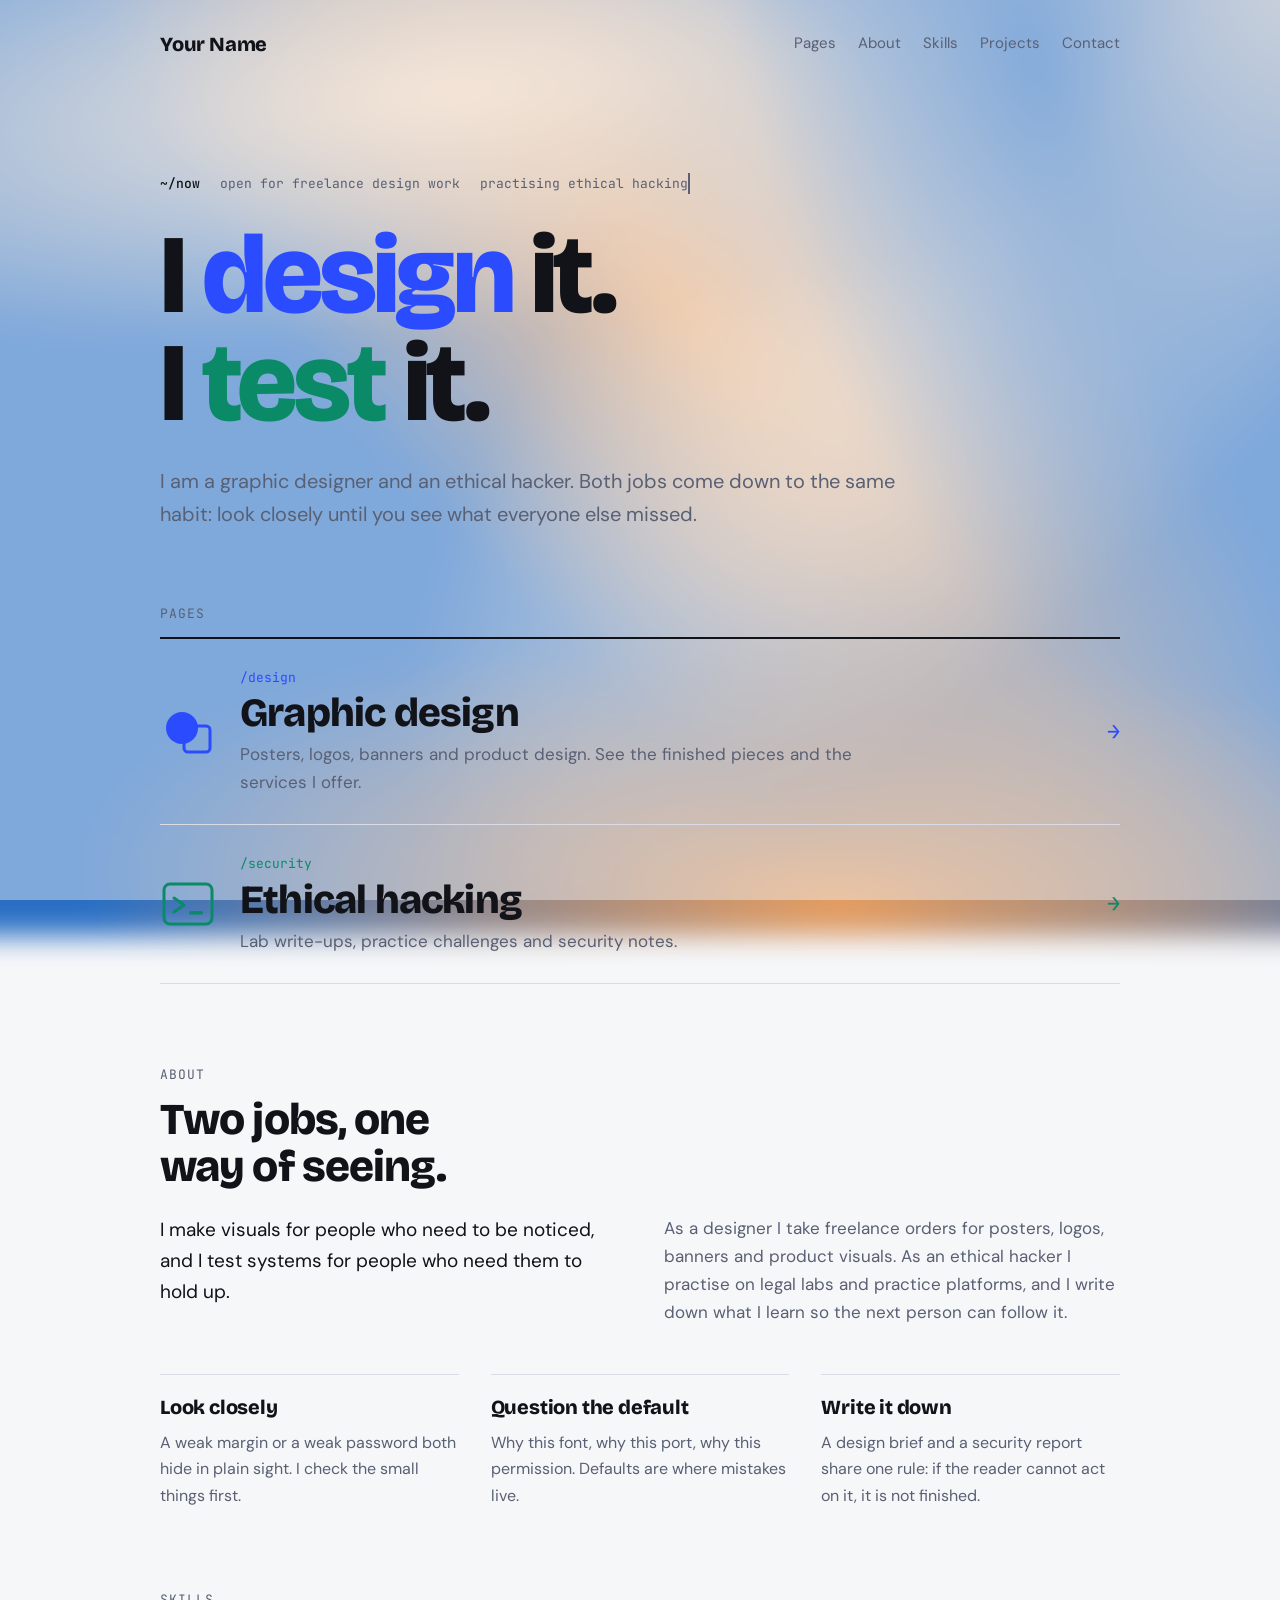
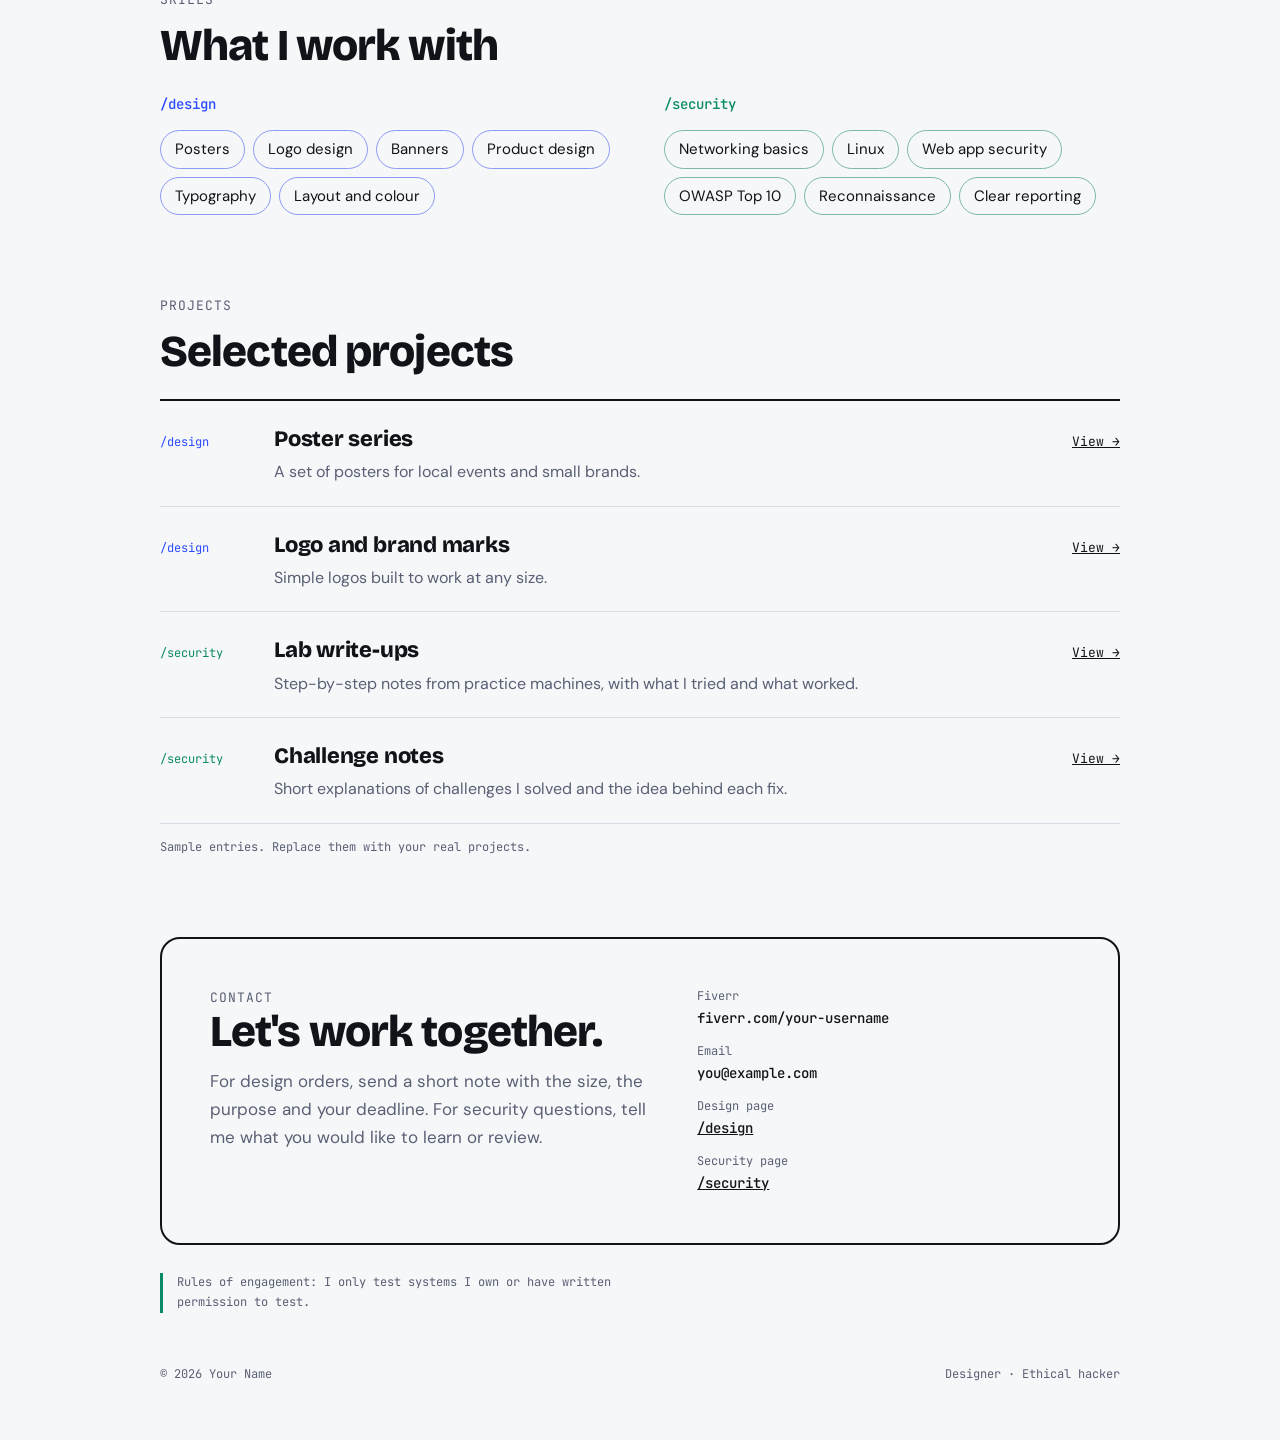
==== index.html @ 118f5126 "step 1" ====
<!doctype html>
<html lang="en">
<head>
<meta charset="utf-8">
<meta name="viewport" content="width=device-width, initial-scale=1, viewport-fit=cover">
<meta name="description" content="Portfolio of a graphic designer and ethical hacker.">
<title>Design &amp; Security Portfolio</title>
<link rel="stylesheet" href="https://fonts.googleapis.com/css2?family=Bricolage+Grotesque:wght@600;800&family=DM+Sans:wght@400;500;700&family=JetBrains+Mono:wght@400;500&display=swap">
<style>
/* Layout: one calm column. Hero thesis, an index of two pages written like URL paths, then about, skills, projects, contact. */
:root {
  --bg: #f6f7f9;
  --card: #ffffff;
  --ink: #111318;
  --muted: #596074;
  --line: #d9dce6;
  --design: #2b4bff;
  --sec: #0b8a68;
  --fx-a: #2a6fc4; --fx-b: #f3a15a; --fx-c: #f7dcc2; --veil: 42%;
  --display: "Bricolage Grotesque", "Helvetica Neue", Arial, sans-serif;
  --body: "DM Sans", "Helvetica Neue", Arial, sans-serif;
  --mono: "JetBrains Mono", ui-monospace, Menlo, monospace;
}
@media (prefers-color-scheme: dark) {
  :root:not([data-theme="light"]) {
    --bg: #0d0f13; --card: #151820; --ink: #eceef3; --muted: #9ba1b2; --line: #272b37;
    --design: #8ea1ff; --sec: #3ccf9f; --fx-a: #16336f; --fx-b: #b8652f; --fx-c: #8a6a58; --veil: 58%; color-scheme: dark;
  }
}
:root[data-theme="dark"] {
  --bg: #0d0f13; --card: #151820; --ink: #eceef3; --muted: #9ba1b2; --line: #272b37;
  --design: #8ea1ff; --sec: #3ccf9f; --fx-a: #16336f; --fx-b: #b8652f; --fx-c: #8a6a58; --veil: 58%; color-scheme: dark;
}
* { box-sizing: border-box; }
html { scroll-behavior: smooth; }
body {
  background: var(--bg); color: var(--ink); font-family: var(--body); font-size: 17px; line-height: 1.65;
  padding-left: max(16px, env(safe-area-inset-left, 0px));
  padding-right: max(16px, env(safe-area-inset-right, 0px));
  padding-block: 20px 48px;
}
a { color: inherit; }
a:focus-visible { outline: 3px solid var(--design); outline-offset: 4px; border-radius: 4px; }
.wrap { max-width: 960px; margin: 0 auto; position: relative; z-index: 1; }
.fx { position: fixed; left: -4%; top: -4%; width: 108%; height: 108%; z-index: 0; filter: blur(14px); pointer-events: none; }
.veil { position: fixed; inset: 0; z-index: 0; pointer-events: none; background: color-mix(in srgb, var(--bg) var(--veil), transparent); }
.mono { font-family: var(--mono); }

/* bar */
.bar { display: flex; flex-wrap: wrap; justify-content: space-between; align-items: center; gap: 12px 24px; padding-block: 8px; }
.logo { font-family: var(--display); font-weight: 800; font-size: 20px; letter-spacing: -0.01em; text-decoration: none; }
.bar nav { display: flex; flex-wrap: wrap; gap: 8px 22px; font-size: 15px; }
.bar nav a { color: var(--muted); text-decoration: none; }
.bar nav a:hover { color: var(--ink); text-decoration: underline; text-underline-offset: 4px; }

/* hero */
.hero { padding-block: clamp(48px, 10vw, 104px) clamp(40px, 7vw, 72px); }
.status { display: flex; flex-wrap: wrap; gap: 6px 20px; font-family: var(--mono); font-size: 13px; color: var(--muted); margin: 0 0 28px; }
.status b { font-weight: 500; color: var(--ink); }
h1 { font-family: var(--display); font-weight: 800; font-size: clamp(44px, 9.5vw, 112px); line-height: 0.96; letter-spacing: -0.035em; margin: 0 0 28px; text-wrap: balance; }
h1 .d { color: var(--design); }
h1 .s { color: var(--sec); }
.lede { max-width: 56ch; font-size: 20px; color: var(--muted); margin: 0; }

/* index */
.idx { border-top: 2px solid var(--ink); }
.idx a { display: grid; grid-template-columns: 56px minmax(0, 1fr) auto; gap: 8px 24px; align-items: center; padding-block: 28px; border-bottom: 1px solid var(--line); text-decoration: none; }
.idx a:hover .arrow { transform: translateX(6px); }
.idx a:hover h3 { text-decoration: underline; text-underline-offset: 6px; text-decoration-thickness: 2px; }
.idx svg { width: 56px; height: 56px; }
.idx .path { font-family: var(--mono); font-size: 13px; margin: 0 0 4px; }
.idx h3 { font-family: var(--display); font-weight: 800; font-size: clamp(26px, 4.5vw, 40px); line-height: 1.05; letter-spacing: -0.02em; margin: 0 0 6px; }
.idx p.d { margin: 0; color: var(--muted); max-width: 52ch; }
.idx .arrow { font-family: var(--mono); font-size: 22px; transition: transform 0.2s; }
.idx a.design .path, .idx a.design .arrow { color: var(--design); }
.idx a.sec .path, .idx a.sec .arrow { color: var(--sec); }
.idx a.design h3 { text-decoration-color: var(--design); }
.idx a.sec h3 { text-decoration-color: var(--sec); }
.soon { font-family: var(--mono); font-size: 12px; color: var(--muted); }
.f-d { fill: var(--design); } .f-s { fill: var(--sec); } .f-i { fill: var(--ink); }
.k-d { stroke: var(--design); fill: none; } .k-s { stroke: var(--sec); fill: none; }

/* sections */
section { padding-block: clamp(40px, 7vw, 72px) 8px; }
.eyebrow { font-family: var(--mono); font-size: 13px; letter-spacing: 0.08em; text-transform: uppercase; color: var(--muted); margin: 0 0 12px; }
h2 { font-family: var(--display); font-weight: 800; font-size: clamp(28px, 4.5vw, 44px); line-height: 1.05; letter-spacing: -0.02em; margin: 0 0 24px; text-wrap: balance; max-width: 20ch; }
.cols { display: grid; grid-template-columns: repeat(2, minmax(0, 1fr)); gap: 24px 48px; }
.cols p { margin: 0 0 16px; color: var(--muted); }
.cols p:first-child { color: var(--ink); font-size: 19px; }

/* habits */
.habits { display: grid; grid-template-columns: repeat(3, minmax(0, 1fr)); gap: 24px 32px; margin-top: 32px; }
.habits h4 { font-family: var(--display); font-weight: 800; font-size: 20px; margin: 0 0 6px; letter-spacing: -0.01em; }
.habits p { margin: 0; color: var(--muted); font-size: 16px; }
.habits div { border-top: 1px solid var(--line); padding-top: 16px; }

/* skills */
.skills { display: grid; grid-template-columns: repeat(2, minmax(0, 1fr)); gap: 32px 48px; }
.skills h3 { font-family: var(--mono); font-weight: 500; font-size: 14px; margin: 0 0 14px; }
.skills .d h3 { color: var(--design); }
.skills .s h3 { color: var(--sec); }
.tags { display: flex; flex-wrap: wrap; gap: 8px; list-style: none; padding: 0; margin: 0; }
.tags li { font-size: 15px; padding: 6px 14px; border-radius: 999px; border: 1.5px solid var(--line); }
.skills .d li { border-color: color-mix(in srgb, var(--design) 45%, var(--line)); }
.skills .s li { border-color: color-mix(in srgb, var(--sec) 45%, var(--line)); }

/* projects */
.proj { border-top: 2px solid var(--ink); }
.proj .r { display: grid; grid-template-columns: 90px minmax(0, 1fr) auto; gap: 6px 24px; padding-block: 20px; border-bottom: 1px solid var(--line); align-items: baseline; }
.proj .t { font-family: var(--mono); font-size: 12px; }
.proj .t.d { color: var(--design); } .proj .t.s { color: var(--sec); }
.proj h4 { font-family: var(--display); font-weight: 800; font-size: 22px; margin: 0; letter-spacing: -0.01em; }
.proj p { margin: 2px 0 0; color: var(--muted); font-size: 16px; }
.proj a { font-family: var(--mono); font-size: 13px; }
.proj .na { font-family: var(--mono); font-size: 13px; color: var(--muted); }
.note { font-family: var(--mono); font-size: 12px; color: var(--muted); margin: 14px 0 0; }

/* contact */
.contact { border: 2px solid var(--ink); border-radius: 20px; padding: clamp(24px, 5vw, 48px); display: grid; grid-template-columns: minmax(0, 1.2fr) minmax(0, 1fr); gap: 28px 40px; }
.contact h2 { margin-bottom: 12px; }
.contact p { margin: 0; color: var(--muted); max-width: 44ch; }
.lines { display: grid; gap: 12px; align-content: start; font-family: var(--mono); font-size: 14px; }
.lines span { display: block; color: var(--muted); font-size: 12px; }
.lines b { font-weight: 500; overflow-wrap: anywhere; }
.rules { margin-top: 28px; font-family: var(--mono); font-size: 12px; color: var(--muted); border-left: 3px solid var(--sec); padding-left: 14px; max-width: 70ch; }
footer { padding-top: 40px; font-family: var(--mono); font-size: 12px; color: var(--muted); display: flex; flex-wrap: wrap; justify-content: space-between; gap: 8px; }

.totop { position: fixed; right: max(16px, env(safe-area-inset-right, 0px)); bottom: calc(16px + env(safe-area-inset-bottom, 0px)); width: 48px; height: 48px; border-radius: 50%; border: 0; background: var(--ink); color: var(--bg); cursor: pointer; display: grid; place-items: center; z-index: 5; }
.totop svg { width: 20px; height: 20px; stroke: currentColor; fill: none; stroke-width: 2.5; stroke-linecap: round; stroke-linejoin: round; }
.totop:hover { transform: translateY(-3px); }
.totop:focus-visible { outline: 3px solid var(--design); outline-offset: 3px; }

@media (max-width: 720px) {
  .cols, .skills, .contact { grid-template-columns: 1fr; }
  .habits { grid-template-columns: 1fr; }
  .idx a { grid-template-columns: 44px minmax(0, 1fr); }
  .idx svg { width: 44px; height: 44px; }
  .idx .arrow { display: none; }
  .proj .r { grid-template-columns: 1fr; }
}
@media (prefers-reduced-motion: reduce) { html { scroll-behavior: auto; } .idx .arrow { transition: none; } }
</style>
<style>body{margin:0}img{max-width:100%}[hidden]{display:none!important}</style>
<link rel="stylesheet" href="/assets/anim.css">
<script src="/assets/anim.js" defer></script>
</head>
<body data-page="home">

<canvas class="fx" id="fx" aria-hidden="true"></canvas>
<div class="veil" aria-hidden="true"></div>
<div class="wrap">
  <header class="bar">
    <a class="logo" href="#top">Your Name</a>
    <nav aria-label="Sections"><a href="#index">Pages</a><a href="#about">About</a><a href="#skills">Skills</a><a href="#projects">Projects</a><a href="#contact">Contact</a></nav>
  </header>

  <div class="hero" id="top">
    <p class="status"><span><b>~/now</b></span><span class="tw" style="--n:30;--delay:0.50s">open for freelance design work</span><span class="tw last" style="--n:26;--delay:2.35s">practising ethical hacking</span></p>
    <h1>I <span class="d">design</span> it.<br>I <span class="s">test</span> it.</h1>
    <p class="lede">I am a graphic designer and an ethical hacker. Both jobs come down to the same habit: look closely until you see what everyone else missed.</p>
  </div>

  <section id="index" style="padding-top:0">
    <p class="eyebrow">Pages</p>
    <div class="idx">
      <a class="design" href="/design/">
        <svg viewBox="0 0 56 56" aria-hidden="true"><circle cx="22" cy="24" r="16" class="f-d"/><rect x="24" y="22" width="26" height="26" rx="4" class="k-d" stroke-width="3"/></svg>
        <div>
          <p class="path">/design</p>
          <h3>Graphic design</h3>
          <p class="d">Posters, logos, banners and product design. See the finished pieces and the services I offer.</p>
        </div>
        <span class="arrow" aria-hidden="true">→</span>
      </a>
      <a class="sec" href="/security/">
        <svg viewBox="0 0 56 56" aria-hidden="true"><rect x="4" y="8" width="48" height="40" rx="6" class="k-s" stroke-width="3"/><path d="M14 22 L24 29 L14 36" class="k-s" stroke-width="3" stroke-linecap="round" stroke-linejoin="round"/><rect x="29" y="35" width="14" height="3.5" rx="1.5" class="f-s"/></svg>
        <div>
          <p class="path">/security</p>
          <h3>Ethical hacking</h3>
          <p class="d">Lab write-ups, practice challenges and security notes.</p>
        </div>
        <span class="arrow" aria-hidden="true">→</span>
      </a>
    </div>
  </section>

  <section id="about">
    <p class="eyebrow">About</p>
    <h2>Two jobs, one way of seeing.</h2>
    <div class="cols">
      <p>I make visuals for people who need to be noticed, and I test systems for people who need them to hold up.</p>
      <p>As a designer I take freelance orders for posters, logos, banners and product visuals. As an ethical hacker I practise on legal labs and practice platforms, and I write down what I learn so the next person can follow it.</p>
    </div>
    <div class="habits">
      <div><h4>Look closely</h4><p>A weak margin or a weak password both hide in plain sight. I check the small things first.</p></div>
      <div><h4>Question the default</h4><p>Why this font, why this port, why this permission. Defaults are where mistakes live.</p></div>
      <div><h4>Write it down</h4><p>A design brief and a security report share one rule: if the reader cannot act on it, it is not finished.</p></div>
    </div>
  </section>

  <section id="skills">
    <p class="eyebrow">Skills</p>
    <h2>What I work with</h2>
    <div class="skills">
      <div class="d">
        <h3>/design</h3>
        <ul class="tags"><li>Posters</li><li>Logo design</li><li>Banners</li><li>Product design</li><li>Typography</li><li>Layout and colour</li></ul>
      </div>
      <div class="s">
        <h3>/security</h3>
        <ul class="tags"><li>Networking basics</li><li>Linux</li><li>Web app security</li><li>OWASP Top 10</li><li>Reconnaissance</li><li>Clear reporting</li></ul>
      </div>
    </div>
  </section>

  <section id="projects">
    <p class="eyebrow">Projects</p>
    <h2>Selected projects</h2>
    <div class="proj">
      <div class="r"><span class="t d">/design</span><div><h4>Poster series</h4><p>A set of posters for local events and small brands.</p></div><a href="/design/">View →</a></div>
      <div class="r"><span class="t d">/design</span><div><h4>Logo and brand marks</h4><p>Simple logos built to work at any size.</p></div><a href="/design/">View →</a></div>
      <div class="r"><span class="t s">/security</span><div><h4>Lab write-ups</h4><p>Step-by-step notes from practice machines, with what I tried and what worked.</p></div><a href="/security/">View →</a></div>
      <div class="r"><span class="t s">/security</span><div><h4>Challenge notes</h4><p>Short explanations of challenges I solved and the idea behind each fix.</p></div><a href="/security/">View →</a></div>
    </div>
    <p class="note">Sample entries. Replace them with your real projects.</p>
  </section>

  <section id="contact">
    <div class="contact">
      <div>
        <p class="eyebrow">Contact</p>
        <h2>Let's work together.</h2>
        <p>For design orders, send a short note with the size, the purpose and your deadline. For security questions, tell me what you would like to learn or review.</p>
      </div>
      <div class="lines">
        <div><span>Fiverr</span><b>fiverr.com/your-username</b></div>
        <div><span>Email</span><b>you@example.com</b></div>
        <div><span>Design page</span><b><a href="/design/">/design</a></b></div>
        <div><span>Security page</span><b><a href="/security/">/security</a></b></div>
      </div>
    </div>
    <p class="rules">Rules of engagement: I only test systems I own or have written permission to test.</p>
    <footer><span>© 2026 Your Name</span><span>Designer · Ethical hacker</span></footer>
  </section>
</div>


<script>
(function () {
  var cv = document.getElementById('fx'), ctx = cv.getContext('2d');
  if (!ctx) return;
  var W = 200, H = 112, cols = [], frame = 0;
  var blobs = [
    { c: 1, cx: .30, cy: .22, ax: .28, ay: .20, fx: 1.0, fy: .8,  ph: 0.0, r: .62, sq: .38, rot: .5,  rs: .30 },
    { c: 2, cx: .62, cy: .42, ax: .30, ay: .24, fx: .7,  fy: 1.1, ph: 1.7, r: .70, sq: .34, rot: -.6, rs: -.25 },
    { c: 0, cx: .28, cy: .70, ax: .26, ay: .22, fx: .9,  fy: .6,  ph: 3.1, r: .60, sq: .45, rot: .9,  rs: .20 },
    { c: 1, cx: .78, cy: .78, ax: .22, ay: .20, fx: 1.2, fy: .9,  ph: 4.4, r: .55, sq: .36, rot: -.3, rs: .35 },
    { c: 2, cx: .50, cy: .12, ax: .30, ay: .14, fx: .6,  fy: 1.0, ph: 5.2, r: .58, sq: .30, rot: .2,  rs: -.30 },
    { c: 0, cx: .85, cy: .30, ax: .18, ay: .26, fx: 1.1, fy: .7,  ph: 2.4, r: .50, sq: .42, rot: 1.1, rs: .22 }
  ];
  function size() { H = Math.max(60, Math.round(W * innerHeight / Math.max(innerWidth, 1))); cv.width = W; cv.height = H; }
  function rgb(h) { h = h.trim().replace('#', ''); if (h.length === 3) h = h.replace(/./g, '$&$&'); var n = parseInt(h, 16); return [(n >> 16) & 255, (n >> 8) & 255, n & 255]; }
  function readCols() {
    var s = getComputedStyle(document.documentElement);
    cols = ['--fx-a', '--fx-b', '--fx-c'].map(function (k) { return rgb(s.getPropertyValue(k) || '#888888'); });
  }
  function rg(c, a) { return 'rgba(' + c[0] + ',' + c[1] + ',' + c[2] + ',' + a + ')'; }
  function draw(t) {
    ctx.fillStyle = rg(cols[0], 1); ctx.fillRect(0, 0, W, H);
    blobs.forEach(function (b) {
      var x = (b.cx + b.ax * Math.sin(t * b.fx + b.ph)) * W;
      var y = (b.cy + b.ay * Math.cos(t * b.fy + b.ph * 1.3)) * H;
      var rad = b.r * W;
      ctx.save(); ctx.translate(x, y); ctx.rotate(b.rot + t * b.rs); ctx.scale(1, b.sq);
      var g = ctx.createRadialGradient(0, 0, 0, 0, 0, rad);
      g.addColorStop(0, rg(cols[b.c], .95)); g.addColorStop(.5, rg(cols[b.c], .5)); g.addColorStop(1, rg(cols[b.c], 0));
      ctx.fillStyle = g; ctx.fillRect(-rad, -rad, rad * 2, rad * 2); ctx.restore();
    });
  }
  var calm = window.matchMedia('(prefers-reduced-motion: reduce)');
  function loop(ms) {
    if (frame++ % 60 === 0) readCols();
    draw(ms * 0.0005);
    if (!calm.matches) requestAnimationFrame(loop);
  }
  size(); readCols();
  window.addEventListener('resize', function () { size(); draw(performance.now() * 0.0005); });
  if (calm.matches) draw(1.5); else requestAnimationFrame(loop);
})();
</script>
<button class="totop" id="totop" type="button" aria-label="Back to top" hidden><svg viewBox="0 0 24 24" aria-hidden="true"><path d="M12 19V5M5 12l7-7 7 7"/></svg></button>
<script>
(function () {
  var t = document.getElementById('totop');
  function update() { t.hidden = (window.scrollY || document.documentElement.scrollTop) < 400; }
  window.addEventListener('scroll', update, { passive: true });
  update();
  t.addEventListener('click', function () {
    var calm = window.matchMedia('(prefers-reduced-motion: reduce)').matches;
    window.scrollTo({ top: 0, behavior: calm ? 'auto' : 'smooth' });
  });
})();
</script>
</body>
</html>
---- assets/anim.css ----
/* Shared animations for all pages. Everything that moves is turned off for visitors who prefer reduced motion. */

@keyframes rise { from { opacity: 0; transform: translateY(28px); } to { opacity: 1; transform: none; } }
@keyframes spin { to { transform: rotate(360deg); } }
@keyframes float { 0%, 100% { transform: translateY(0) rotate(-4deg); } 50% { transform: translateY(-9px) rotate(-4deg); } }
@keyframes type { from { max-width: 0; } }
@keyframes caret { 50% { border-color: transparent; } }

/* scroll progress bar (created by anim.js) */
.progress { position: fixed; left: 0; top: 0; width: 100%; height: 3px; z-index: 10; transform-origin: 0 50%; transform: scaleX(0); background: var(--accent, var(--design)); pointer-events: none; }
body[data-page="security"] .progress { background: var(--sec); }

/* scroll reveal: anim.js adds .rv to items below the fold, then .in when they come into view */
.rv { opacity: 0; }
.rv.in { animation: rise 0.7s cubic-bezier(0.2, 0.7, 0.2, 1) var(--d, 0s) both; }

@media (prefers-reduced-motion: no-preference) {
  /* page load: hero content rises in one piece at a time */
  .hero > * { animation: rise 0.8s cubic-bezier(0.2, 0.7, 0.2, 1) both; }
  .hero > :nth-child(2) { animation-delay: 0.12s; }
  .hero > :nth-child(3) { animation-delay: 0.24s; }

  /* typed status line */
  .status .tw { display: inline-block; overflow: hidden; white-space: nowrap; vertical-align: bottom; max-width: calc(var(--n) * 1ch + 4px); animation: type calc(var(--n) * 55ms) steps(var(--n), end) var(--delay, 0s) both; }
  .status .tw.last { border-right: 2px solid currentColor; animation: type calc(var(--n) * 55ms) steps(var(--n), end) var(--delay, 0s) both, caret 0.9s step-end infinite; }

  /* nav underline slides in */
  .bar nav a { text-decoration: none; background: linear-gradient(currentColor, currentColor) 0 100% / 0 2px no-repeat; transition: background-size 0.25s ease, color 0.2s; padding-bottom: 2px; }
  .bar nav a:hover { text-decoration: none; background-size: 100% 2px; }

  /* buttons, chips, tags */
  .btn { transition: transform 0.2s, background-color 0.2s, color 0.2s; }
  .btn:hover { transform: translateY(-3px); }
  .chip { transition: transform 0.2s, background-color 0.2s, color 0.2s, border-color 0.2s; }
  .chip:hover { transform: translateY(-2px); }
  .tags li { transition: transform 0.2s, border-color 0.2s; }
  .tags li:hover { transform: translateY(-3px); }

  /* design page: spinning ring, floating note, tilting photo, lifting tiles */
  .me .ring { animation: spin 28s linear infinite; }
  .me .note { animation: float 4.5s ease-in-out infinite; }
  .me .photo { transition: transform 0.4s cubic-bezier(0.2, 0.7, 0.2, 1); }
  .me:hover .photo { transform: rotate(-4deg) scale(1.04); }
  .tile .art { transition: transform 0.35s cubic-bezier(0.2, 0.7, 0.2, 1), box-shadow 0.35s; }
  .tile svg { transition: transform 0.6s cubic-bezier(0.2, 0.7, 0.2, 1); }
  .tile:hover .art { transform: translateY(-6px); box-shadow: 0 20px 40px -22px rgba(0, 0, 0, 0.45); }
  .tile:hover svg { transform: scale(1.06); }

  /* list rows slide over on hover */
  .proj .r, .svc .row { transition: padding-left 0.25s ease; }
  .proj .r:hover, .svc .row:hover { padding-left: 14px; }
  .idx svg { transition: transform 0.35s cubic-bezier(0.2, 0.7, 0.2, 1); }
  .idx a:hover svg { transform: rotate(-8deg) scale(1.1); }
}
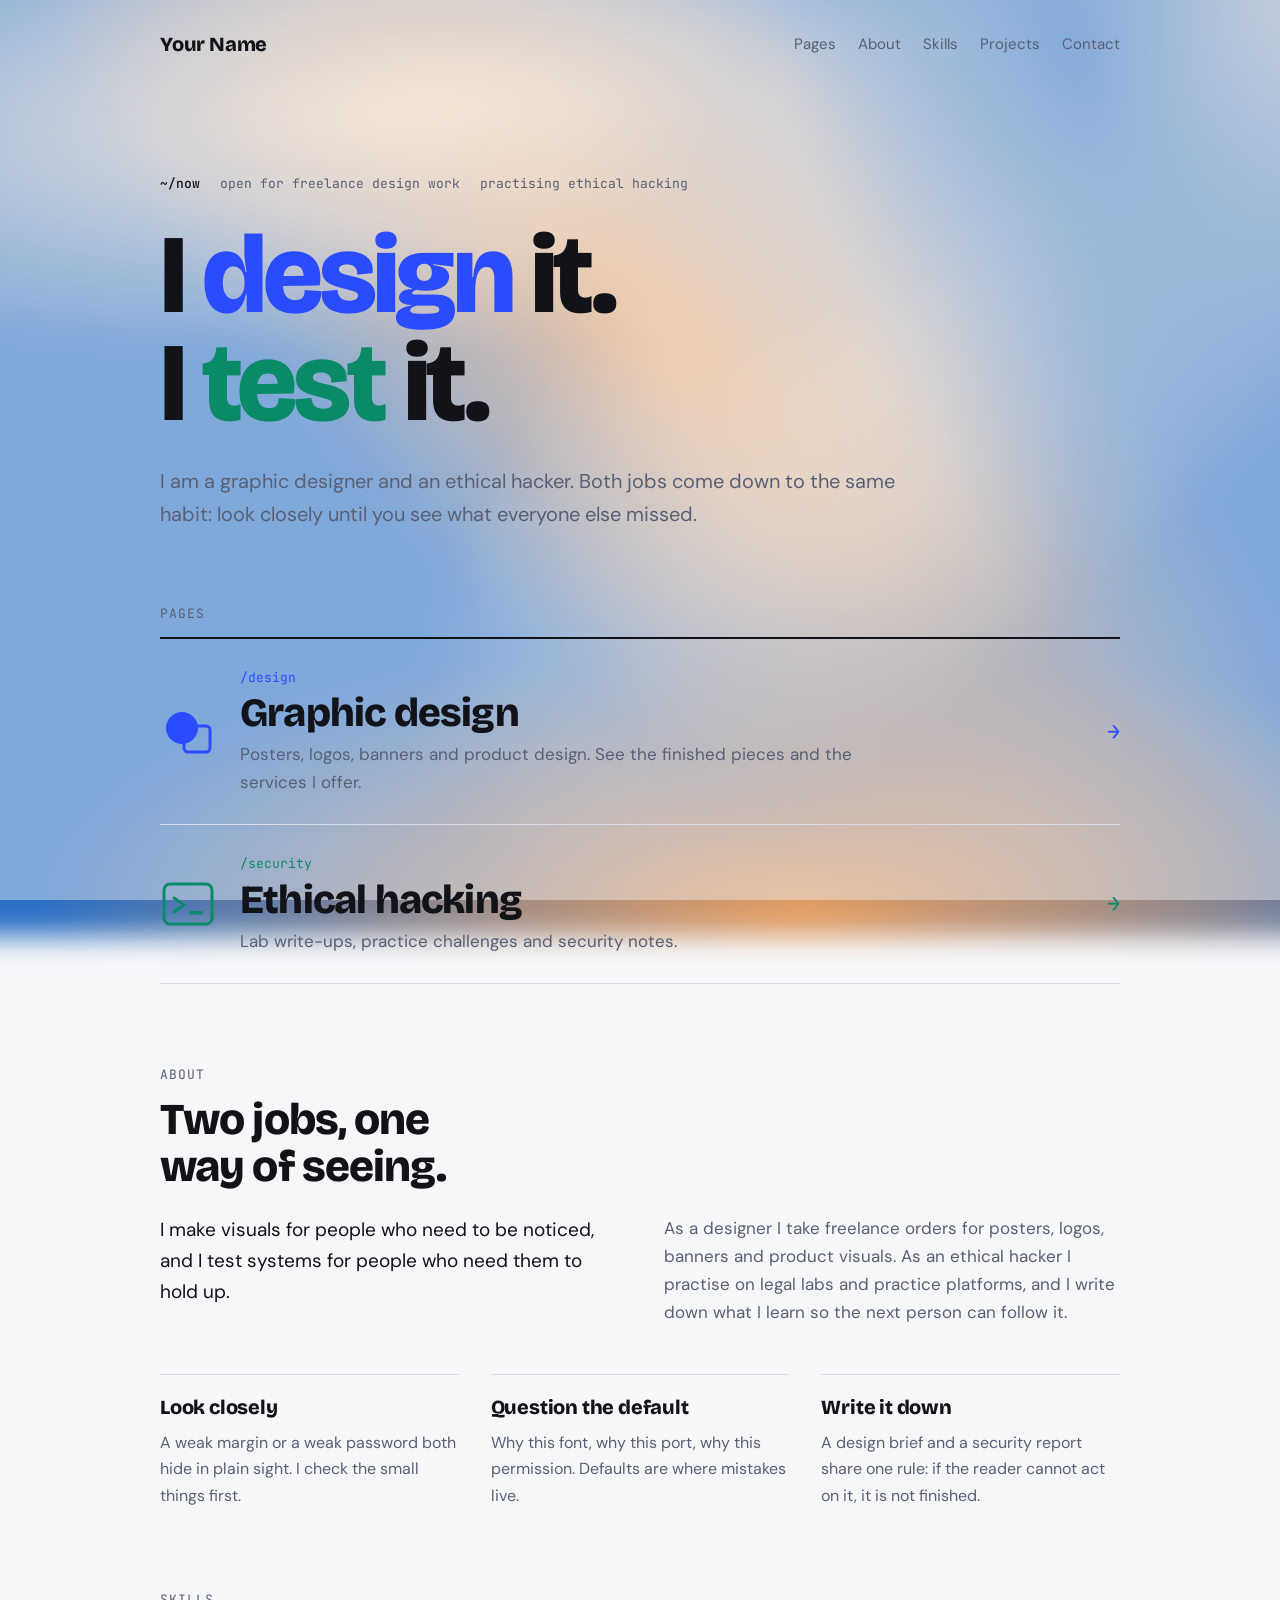
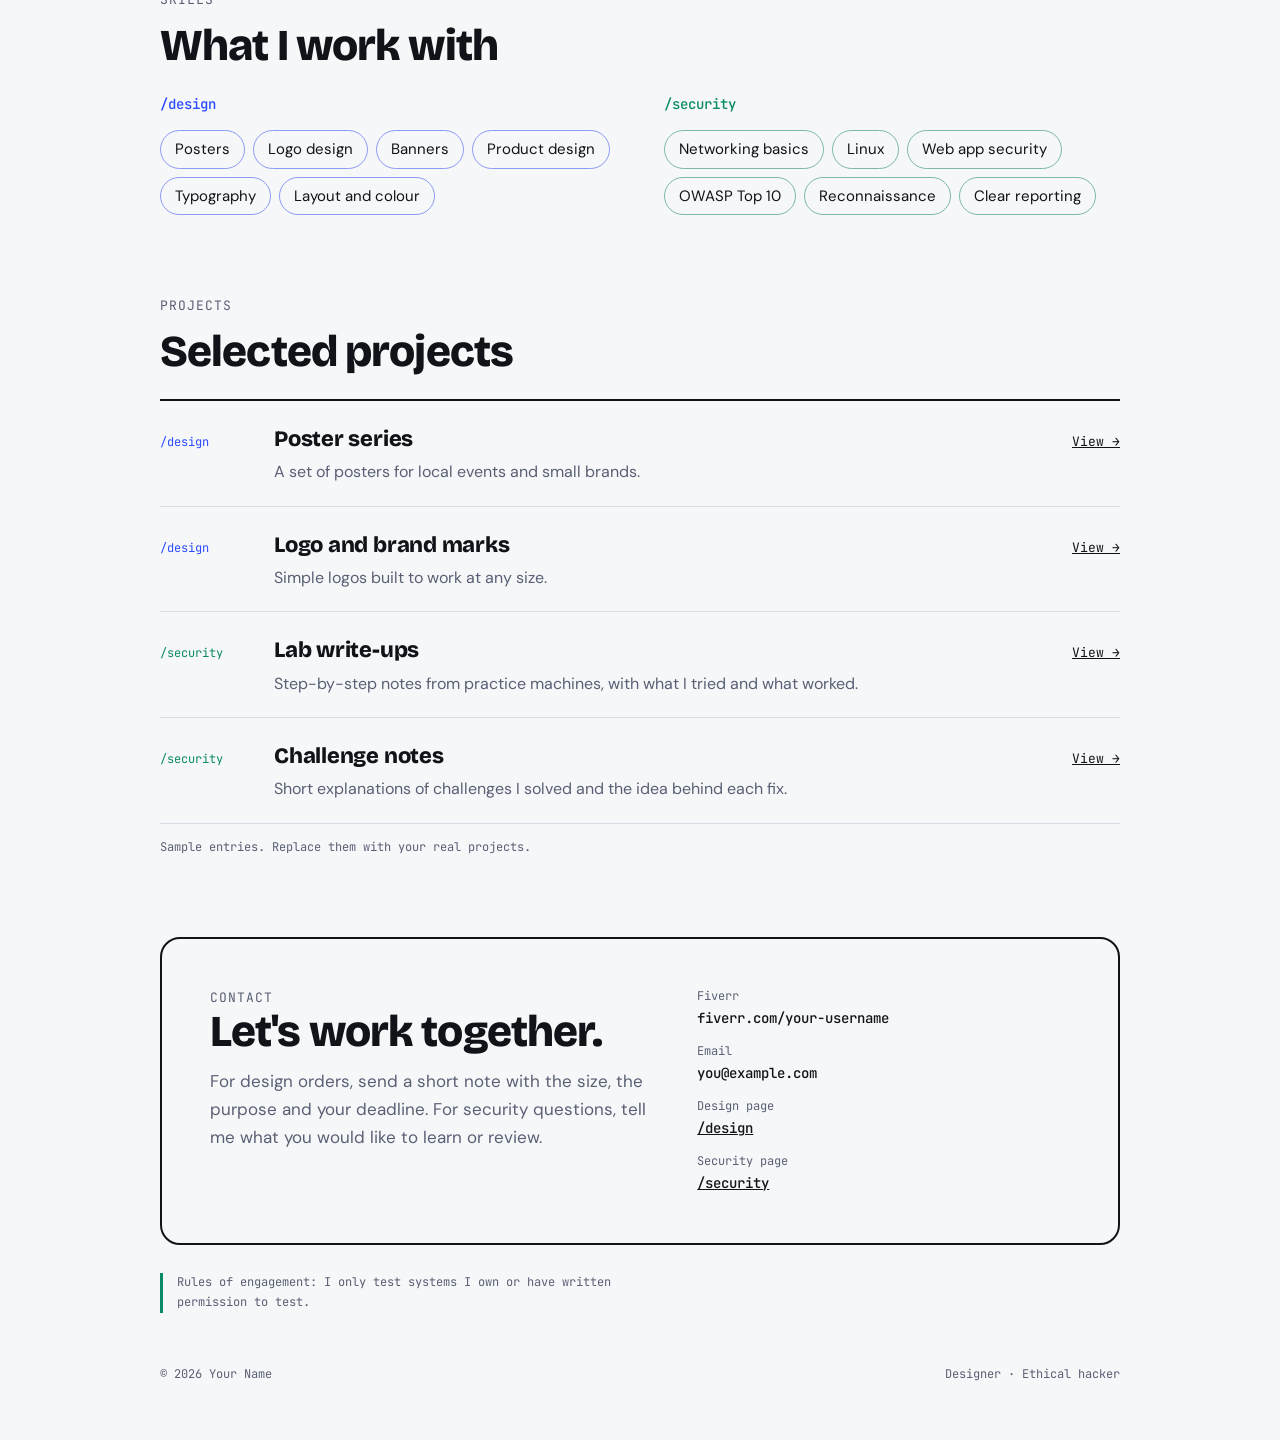
==== commit add55348: "step 2" ====
--- a/index.html
+++ b/index.html
@@ -141,10 +141,8 @@
 @media (prefers-reduced-motion: reduce) { html { scroll-behavior: auto; } .idx .arrow { transition: none; } }
 </style>
 <style>body{margin:0}img{max-width:100%}[hidden]{display:none!important}</style>
-<link rel="stylesheet" href="/assets/anim.css">
-<script src="/assets/anim.js" defer></script>
 </head>
-<body data-page="home">
+<body>
 
 <canvas class="fx" id="fx" aria-hidden="true"></canvas>
 <div class="veil" aria-hidden="true"></div>
@@ -155,7 +153,7 @@
   </header>
 
   <div class="hero" id="top">
-    <p class="status"><span><b>~/now</b></span><span class="tw" style="--n:30;--delay:0.50s">open for freelance design work</span><span class="tw last" style="--n:26;--delay:2.35s">practising ethical hacking</span></p>
+    <p class="status"><span><b>~/now</b></span><span>open for freelance design work</span><span>practising ethical hacking</span></p>
     <h1>I <span class="d">design</span> it.<br>I <span class="s">test</span> it.</h1>
     <p class="lede">I am a graphic designer and an ethical hacker. Both jobs come down to the same habit: look closely until you see what everyone else missed.</p>
   </div>
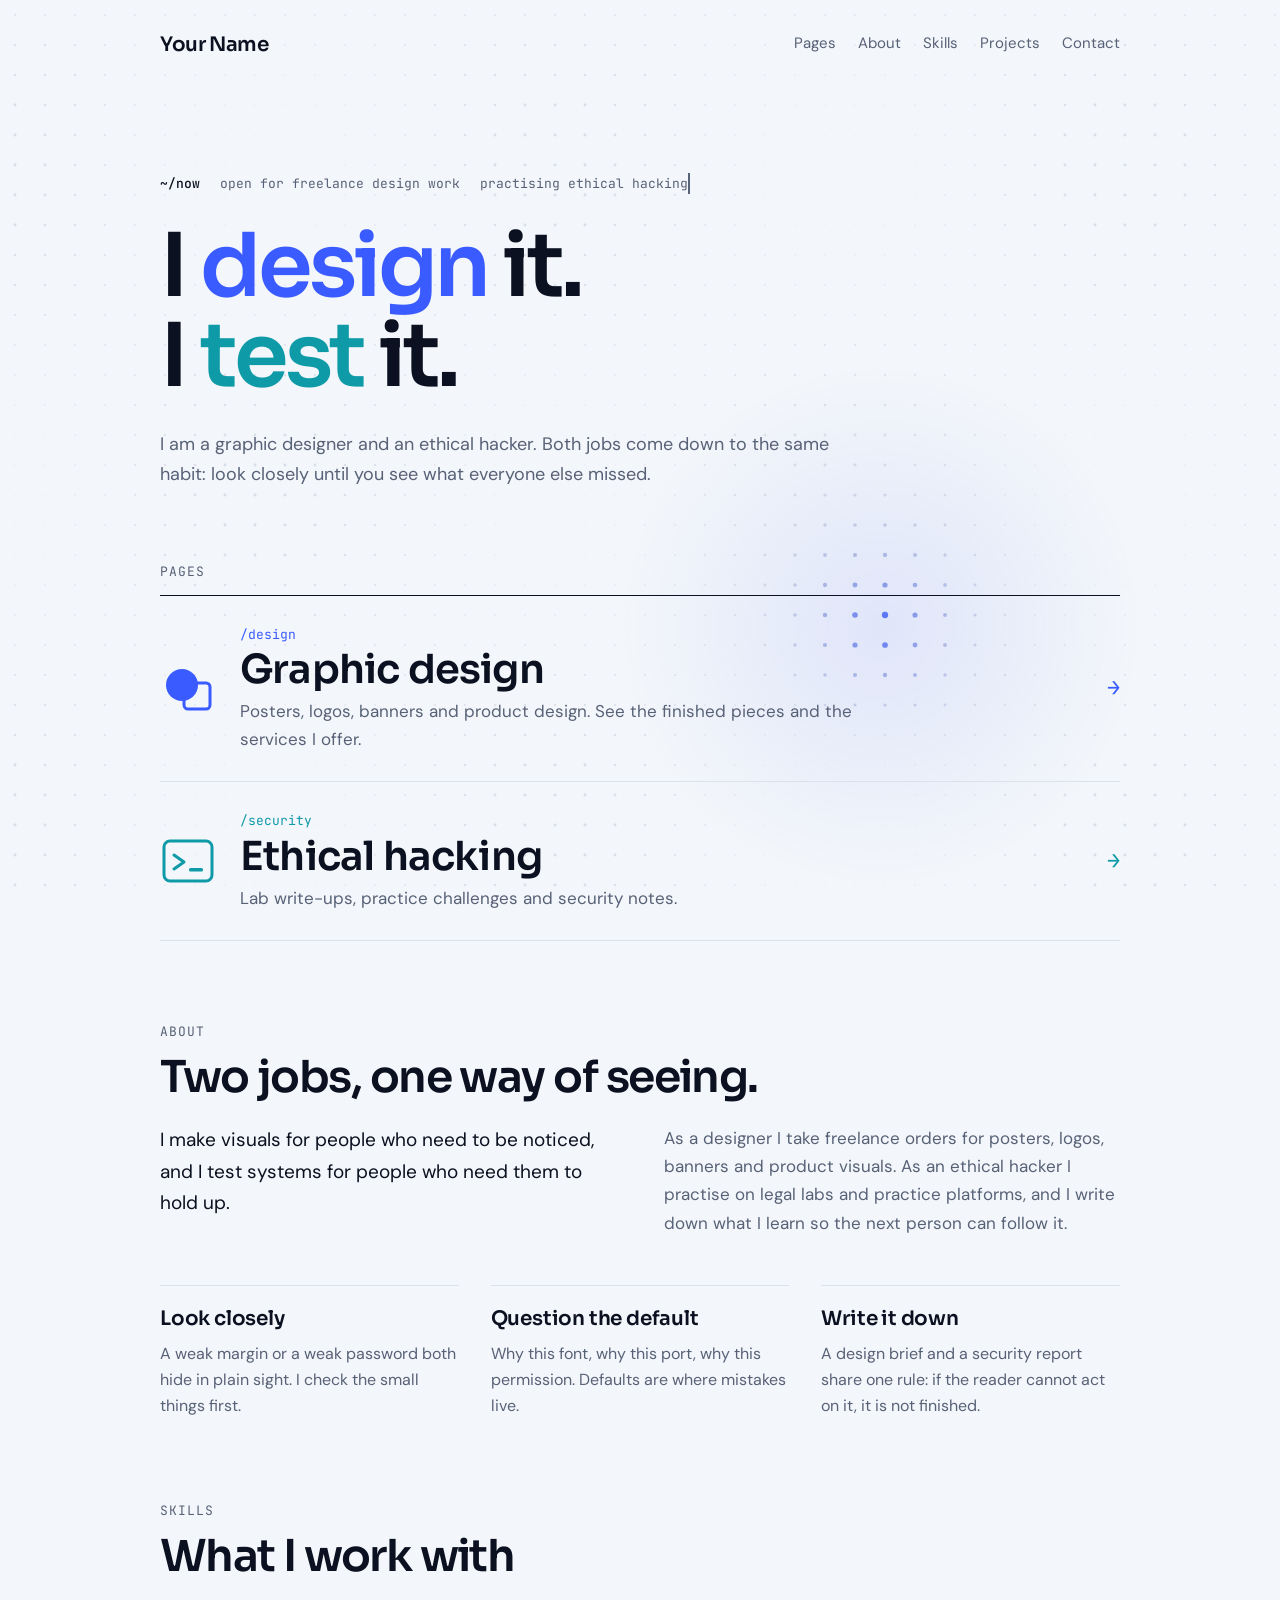
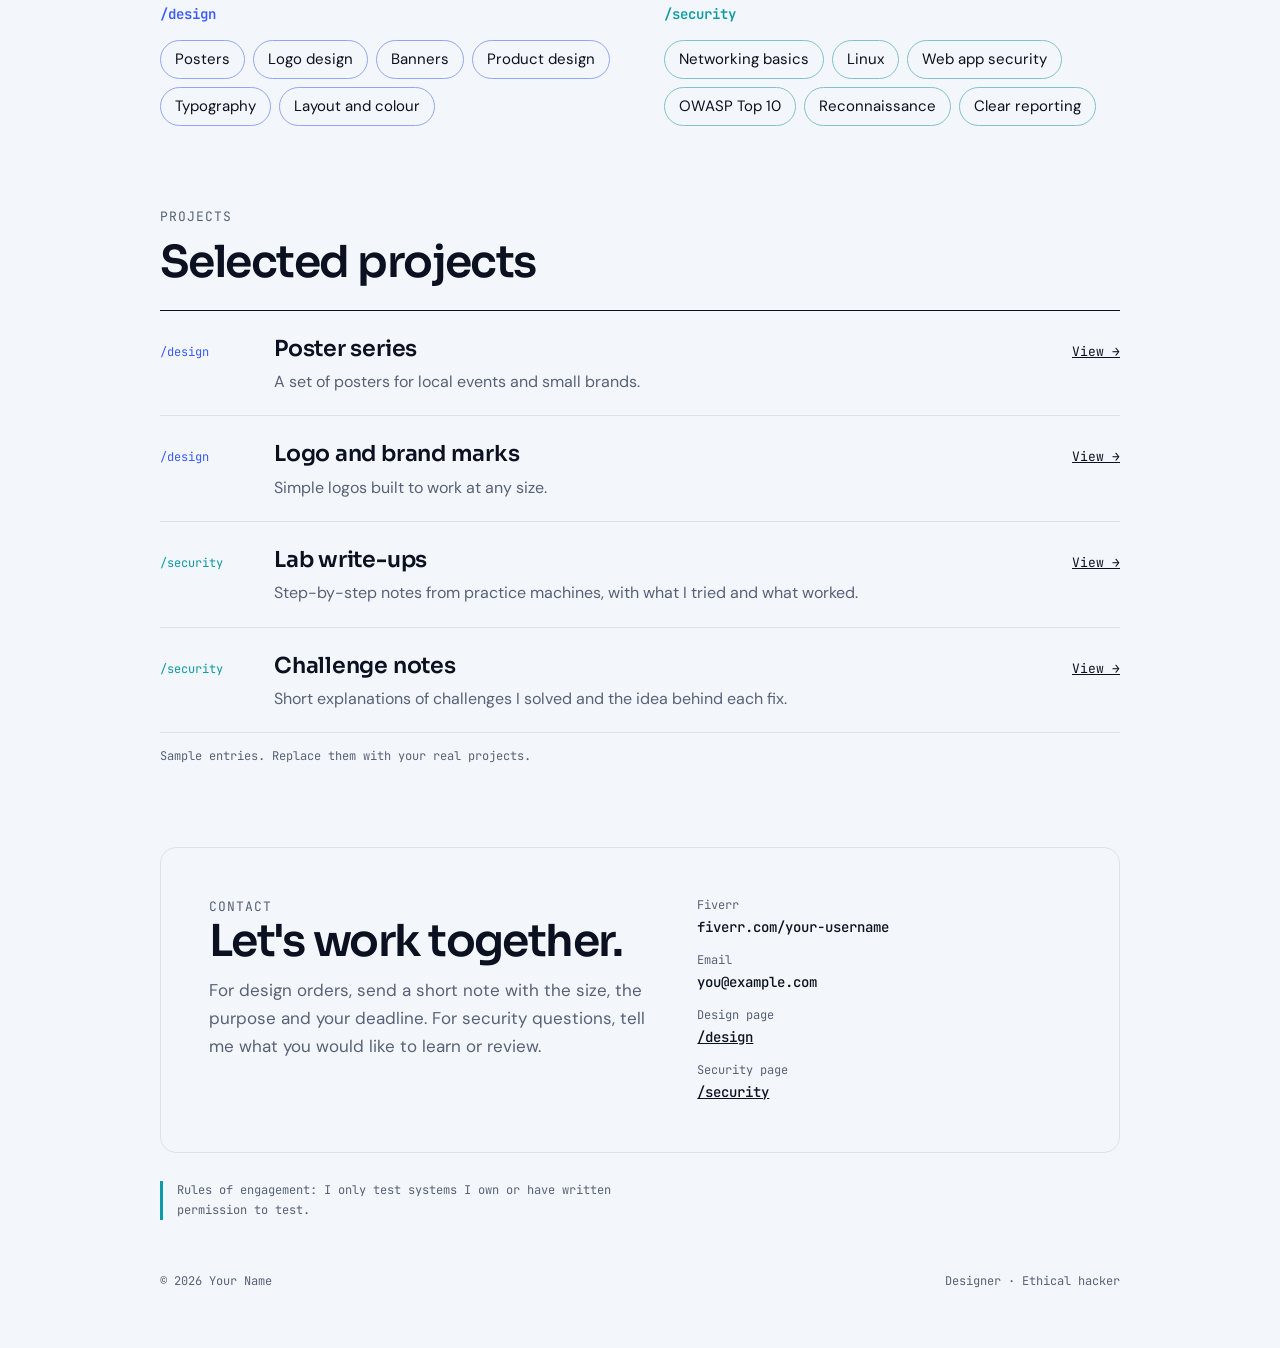
==== commit 81e3fbc9: "test no 5" ====
--- a/index.html
+++ b/index.html
@@ -5,7 +5,7 @@
 <meta name="viewport" content="width=device-width, initial-scale=1, viewport-fit=cover">
 <meta name="description" content="Portfolio of a graphic designer and ethical hacker.">
 <title>Design &amp; Security Portfolio</title>
-<link rel="stylesheet" href="https://fonts.googleapis.com/css2?family=Bricolage+Grotesque:wght@600;800&family=DM+Sans:wght@400;500;700&family=JetBrains+Mono:wght@400;500&display=swap">
+<link rel="stylesheet" href="https://fonts.googleapis.com/css2?family=Sora:wght@400;600&family=DM+Sans:wght@400;500;700&family=JetBrains+Mono:wght@400;500&display=swap">
 <style>
 /* Layout: one calm column. Hero thesis, an index of two pages written like URL paths, then about, skills, projects, contact. */
 :root {
@@ -141,11 +141,14 @@
 @media (prefers-reduced-motion: reduce) { html { scroll-behavior: auto; } .idx .arrow { transition: none; } }
 </style>
 <style>body{margin:0}img{max-width:100%}[hidden]{display:none!important}</style>
+<link rel="stylesheet" href="/assets/anim.css">
+<link rel="stylesheet" href="/assets/theme.css">
+<script src="/assets/bg.js" defer></script>
+<script src="/assets/anim.js" defer></script>
 </head>
-<body>
+<body data-page="home">
 
 <canvas class="fx" id="fx" aria-hidden="true"></canvas>
-<div class="veil" aria-hidden="true"></div>
 <div class="wrap">
   <header class="bar">
     <a class="logo" href="#top">Your Name</a>
@@ -153,7 +156,7 @@
   </header>
 
   <div class="hero" id="top">
-    <p class="status"><span><b>~/now</b></span><span>open for freelance design work</span><span>practising ethical hacking</span></p>
+    <p class="status"><span><b>~/now</b></span><span class="tw" style="--n:30;--delay:0.50s">open for freelance design work</span><span class="tw last" style="--n:26;--delay:2.35s">practising ethical hacking</span></p>
     <h1>I <span class="d">design</span> it.<br>I <span class="s">test</span> it.</h1>
     <p class="lede">I am a graphic designer and an ethical hacker. Both jobs come down to the same habit: look closely until you see what everyone else missed.</p>
   </div>
@@ -243,49 +246,6 @@
 </div>
 
 
-<script>
-(function () {
-  var cv = document.getElementById('fx'), ctx = cv.getContext('2d');
-  if (!ctx) return;
-  var W = 200, H = 112, cols = [], frame = 0;
-  var blobs = [
-    { c: 1, cx: .30, cy: .22, ax: .28, ay: .20, fx: 1.0, fy: .8,  ph: 0.0, r: .62, sq: .38, rot: .5,  rs: .30 },
-    { c: 2, cx: .62, cy: .42, ax: .30, ay: .24, fx: .7,  fy: 1.1, ph: 1.7, r: .70, sq: .34, rot: -.6, rs: -.25 },
-    { c: 0, cx: .28, cy: .70, ax: .26, ay: .22, fx: .9,  fy: .6,  ph: 3.1, r: .60, sq: .45, rot: .9,  rs: .20 },
-    { c: 1, cx: .78, cy: .78, ax: .22, ay: .20, fx: 1.2, fy: .9,  ph: 4.4, r: .55, sq: .36, rot: -.3, rs: .35 },
-    { c: 2, cx: .50, cy: .12, ax: .30, ay: .14, fx: .6,  fy: 1.0, ph: 5.2, r: .58, sq: .30, rot: .2,  rs: -.30 },
-    { c: 0, cx: .85, cy: .30, ax: .18, ay: .26, fx: 1.1, fy: .7,  ph: 2.4, r: .50, sq: .42, rot: 1.1, rs: .22 }
-  ];
-  function size() { H = Math.max(60, Math.round(W * innerHeight / Math.max(innerWidth, 1))); cv.width = W; cv.height = H; }
-  function rgb(h) { h = h.trim().replace('#', ''); if (h.length === 3) h = h.replace(/./g, '$&$&'); var n = parseInt(h, 16); return [(n >> 16) & 255, (n >> 8) & 255, n & 255]; }
-  function readCols() {
-    var s = getComputedStyle(document.documentElement);
-    cols = ['--fx-a', '--fx-b', '--fx-c'].map(function (k) { return rgb(s.getPropertyValue(k) || '#888888'); });
-  }
-  function rg(c, a) { return 'rgba(' + c[0] + ',' + c[1] + ',' + c[2] + ',' + a + ')'; }
-  function draw(t) {
-    ctx.fillStyle = rg(cols[0], 1); ctx.fillRect(0, 0, W, H);
-    blobs.forEach(function (b) {
-      var x = (b.cx + b.ax * Math.sin(t * b.fx + b.ph)) * W;
-      var y = (b.cy + b.ay * Math.cos(t * b.fy + b.ph * 1.3)) * H;
-      var rad = b.r * W;
-      ctx.save(); ctx.translate(x, y); ctx.rotate(b.rot + t * b.rs); ctx.scale(1, b.sq);
-      var g = ctx.createRadialGradient(0, 0, 0, 0, 0, rad);
-      g.addColorStop(0, rg(cols[b.c], .95)); g.addColorStop(.5, rg(cols[b.c], .5)); g.addColorStop(1, rg(cols[b.c], 0));
-      ctx.fillStyle = g; ctx.fillRect(-rad, -rad, rad * 2, rad * 2); ctx.restore();
-    });
-  }
-  var calm = window.matchMedia('(prefers-reduced-motion: reduce)');
-  function loop(ms) {
-    if (frame++ % 60 === 0) readCols();
-    draw(ms * 0.0005);
-    if (!calm.matches) requestAnimationFrame(loop);
-  }
-  size(); readCols();
-  window.addEventListener('resize', function () { size(); draw(performance.now() * 0.0005); });
-  if (calm.matches) draw(1.5); else requestAnimationFrame(loop);
-})();
-</script>
 <button class="totop" id="totop" type="button" aria-label="Back to top" hidden><svg viewBox="0 0 24 24" aria-hidden="true"><path d="M12 19V5M5 12l7-7 7 7"/></svg></button>
 <script>
 (function () {
--- a/assets/anim.css
+++ b/assets/anim.css
@@ -0,0 +1,54 @@
+/* Shared animations for all pages. Everything that moves is turned off for visitors who prefer reduced motion. */
+
+@keyframes rise { from { opacity: 0; transform: translateY(28px); } to { opacity: 1; transform: none; } }
+@keyframes spin { to { transform: rotate(360deg); } }
+@keyframes float { 0%, 100% { transform: translateY(0) rotate(-4deg); } 50% { transform: translateY(-9px) rotate(-4deg); } }
+@keyframes type { from { max-width: 0; } }
+@keyframes caret { 50% { border-color: transparent; } }
+
+/* scroll progress bar (created by anim.js) */
+.progress { position: fixed; left: 0; top: 0; width: 100%; height: 3px; z-index: 10; transform-origin: 0 50%; transform: scaleX(0); background: var(--accent, var(--design)); pointer-events: none; }
+body[data-page="security"] .progress { background: var(--sec); }
+
+/* scroll reveal: anim.js adds .rv to items below the fold, then .in when they come into view */
+.rv { opacity: 0; }
+.rv.in { animation: rise 0.7s cubic-bezier(0.2, 0.7, 0.2, 1) var(--d, 0s) both; }
+
+@media (prefers-reduced-motion: no-preference) {
+  /* page load: hero content rises in one piece at a time */
+  .hero > * { animation: rise 0.8s cubic-bezier(0.2, 0.7, 0.2, 1) both; }
+  .hero > :nth-child(2) { animation-delay: 0.12s; }
+  .hero > :nth-child(3) { animation-delay: 0.24s; }
+
+  /* typed status line */
+  .status .tw { display: inline-block; overflow: hidden; white-space: nowrap; vertical-align: bottom; max-width: calc(var(--n) * 1ch + 4px); animation: type calc(var(--n) * 55ms) steps(var(--n), end) var(--delay, 0s) both; }
+  .status .tw.last { border-right: 2px solid currentColor; animation: type calc(var(--n) * 55ms) steps(var(--n), end) var(--delay, 0s) both, caret 0.9s step-end infinite; }
+
+  /* nav underline slides in */
+  .bar nav a { text-decoration: none; background: linear-gradient(currentColor, currentColor) 0 100% / 0 2px no-repeat; transition: background-size 0.25s ease, color 0.2s; padding-bottom: 2px; }
+  .bar nav a:hover { text-decoration: none; background-size: 100% 2px; }
+
+  /* buttons, chips, tags */
+  .btn { transition: transform 0.2s, background-color 0.2s, color 0.2s; }
+  .btn:hover { transform: translateY(-3px); }
+  .chip { transition: transform 0.2s, background-color 0.2s, color 0.2s, border-color 0.2s; }
+  .chip:hover { transform: translateY(-2px); }
+  .tags li { transition: transform 0.2s, border-color 0.2s; }
+  .tags li:hover { transform: translateY(-3px); }
+
+  /* design page: spinning ring, floating note, tilting photo, lifting tiles */
+  .me .ring { animation: spin 28s linear infinite; }
+  .me .note { animation: float 4.5s ease-in-out infinite; }
+  .me .photo { transition: transform 0.4s cubic-bezier(0.2, 0.7, 0.2, 1); }
+  .me:hover .photo { transform: rotate(-4deg) scale(1.04); }
+  .tile .art { transition: transform 0.35s cubic-bezier(0.2, 0.7, 0.2, 1), box-shadow 0.35s; }
+  .tile svg { transition: transform 0.6s cubic-bezier(0.2, 0.7, 0.2, 1); }
+  .tile:hover .art { transform: translateY(-6px); box-shadow: 0 20px 40px -22px rgba(0, 0, 0, 0.45); }
+  .tile:hover svg { transform: scale(1.06); }
+
+  /* list rows slide over on hover */
+  .proj .r, .svc .row { transition: padding-left 0.25s ease; }
+  .proj .r:hover, .svc .row:hover { padding-left: 14px; }
+  .idx svg { transition: transform 0.35s cubic-bezier(0.2, 0.7, 0.2, 1); }
+  .idx a:hover svg { transform: rotate(-8deg) scale(1.1); }
+}
--- a/assets/theme.css
+++ b/assets/theme.css
@@ -0,0 +1,54 @@
+/* Cool minimal theme. Loaded after each page's own styles, so these values win.
+   Change the colors here to restyle all three pages at once. */
+
+:root {
+  --bg: #f3f6fa;
+  --card: #ffffff;
+  --ink: #0b1120;
+  --muted: #586277;
+  --line: #dce2ec;
+  --design: #3a5bff;
+  --accent: #3a5bff;
+  --sec: #0e9aa7;
+  --pop: #cbd9ff;
+  --on-accent: #ffffff;
+  --fx-a: #8391ab;
+  --fx-b: #3a5bff;
+  --display: "Sora", "Helvetica Neue", Arial, sans-serif;
+}
+@media (prefers-color-scheme: dark) {
+  :root:not([data-theme="light"]) {
+    --bg: #090d16; --card: #111726; --ink: #e9eef8; --muted: #8b96ac; --line: #1e2740;
+    --design: #7f95ff; --accent: #7f95ff; --sec: #4fd0d8; --pop: #2c3c6e; --on-accent: #090d16;
+    --fx-a: #56668a; --fx-b: #7f95ff; color-scheme: dark;
+  }
+}
+:root[data-theme="dark"] {
+  --bg: #090d16; --card: #111726; --ink: #e9eef8; --muted: #8b96ac; --line: #1e2740;
+  --design: #7f95ff; --accent: #7f95ff; --sec: #4fd0d8; --pop: #2c3c6e; --on-accent: #090d16;
+  --fx-a: #56668a; --fx-b: #7f95ff; color-scheme: dark;
+}
+
+::selection { background: var(--accent); color: var(--on-accent); }
+
+/* background canvas: plain, no blur */
+.fx { left: 0; top: 0; width: 100%; height: 100%; filter: none; }
+
+/* lighter, quieter type */
+h1, h2, h3, h4, .logo, .photo { font-weight: 600 !important; }
+h1 { font-size: clamp(36px, 7.4vw, 88px); letter-spacing: -0.045em; line-height: 1.02; }
+h2 { letter-spacing: -0.035em; }
+.logo { letter-spacing: -0.02em; }
+.lede { font-size: 18px; }
+
+/* thin lines instead of heavy rules */
+.idx, .proj, .svc { border-top-width: 1px; }
+.btn { border-width: 1px; font-weight: 500; }
+.chip { border-width: 1px; }
+.tags li { border-width: 1px; }
+.contact { background: transparent; color: var(--ink); border: 1px solid var(--line); border-radius: 16px; }
+.contact h2 { color: var(--ink); }
+.contact p { color: var(--muted); }
+.lines span { opacity: 1; color: var(--muted); }
+.tile .art { border-radius: 10px; }
+.me .ring { border-width: 1px; }
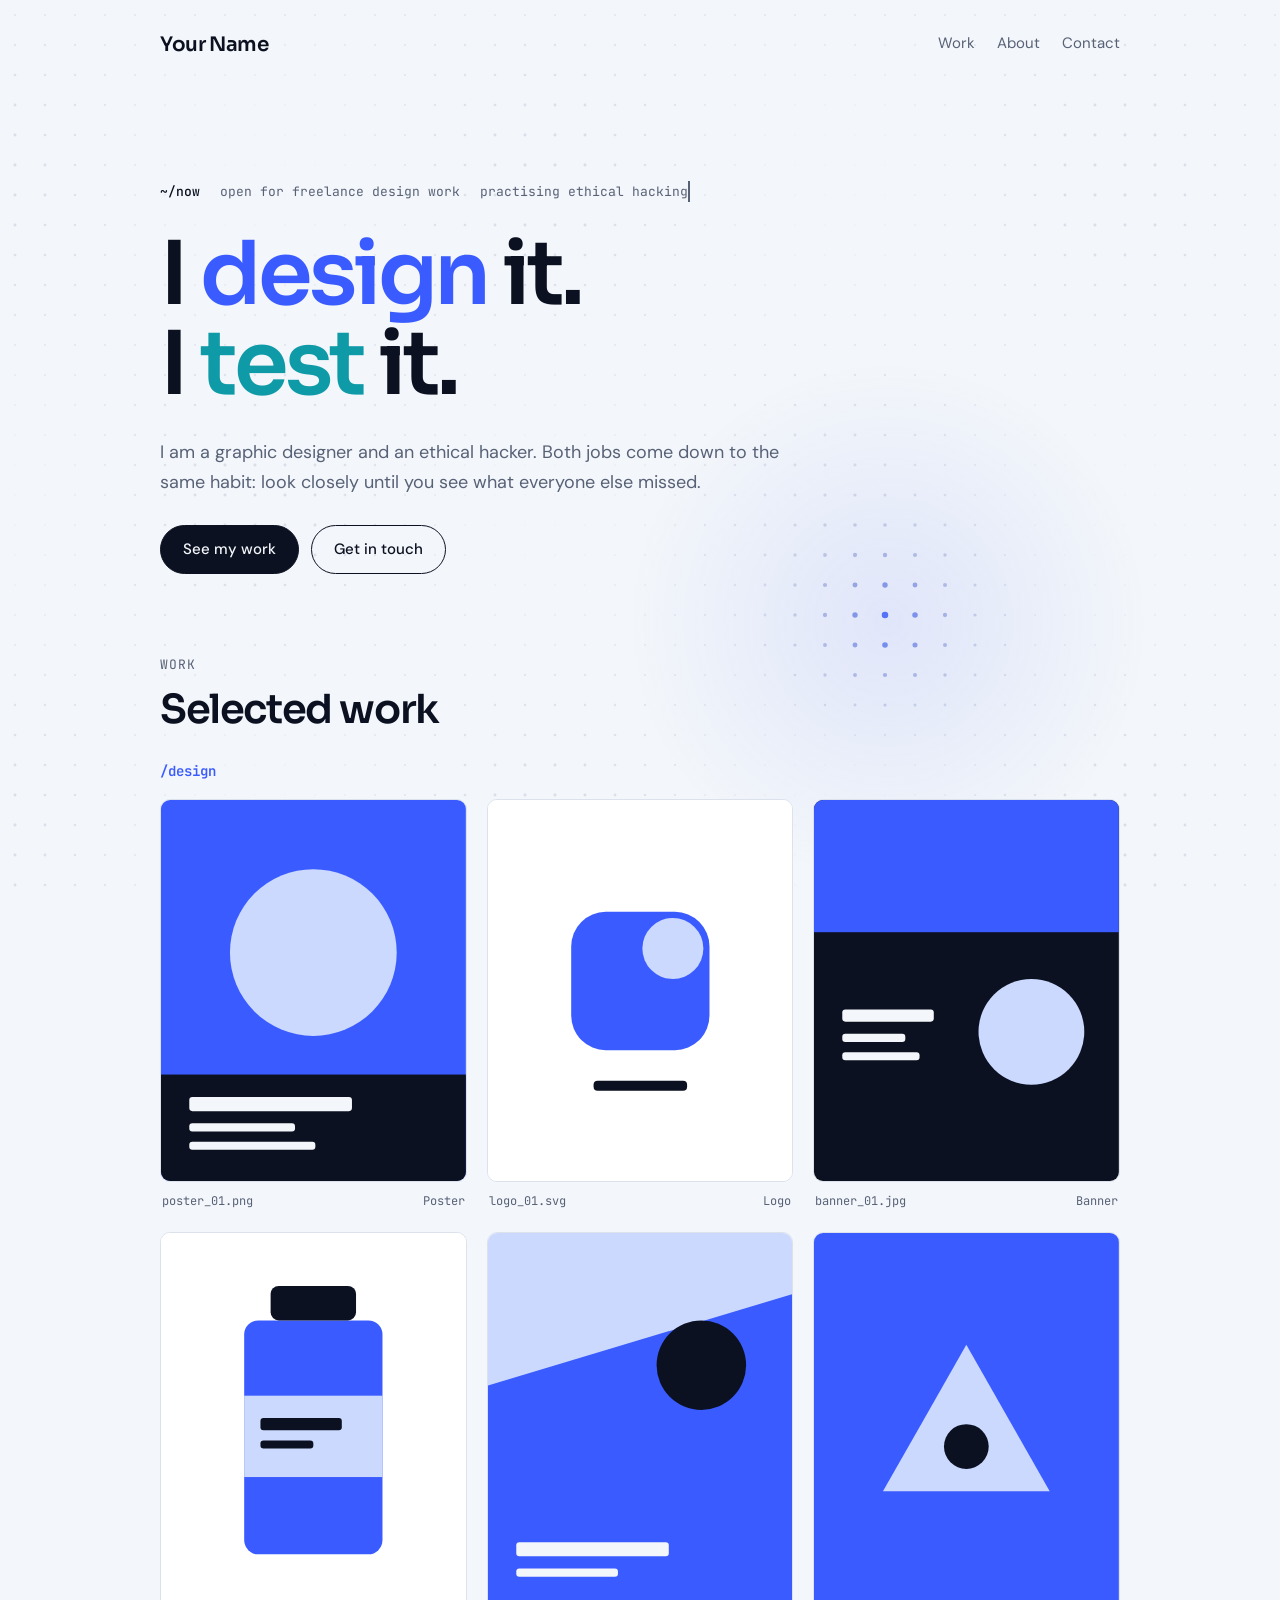
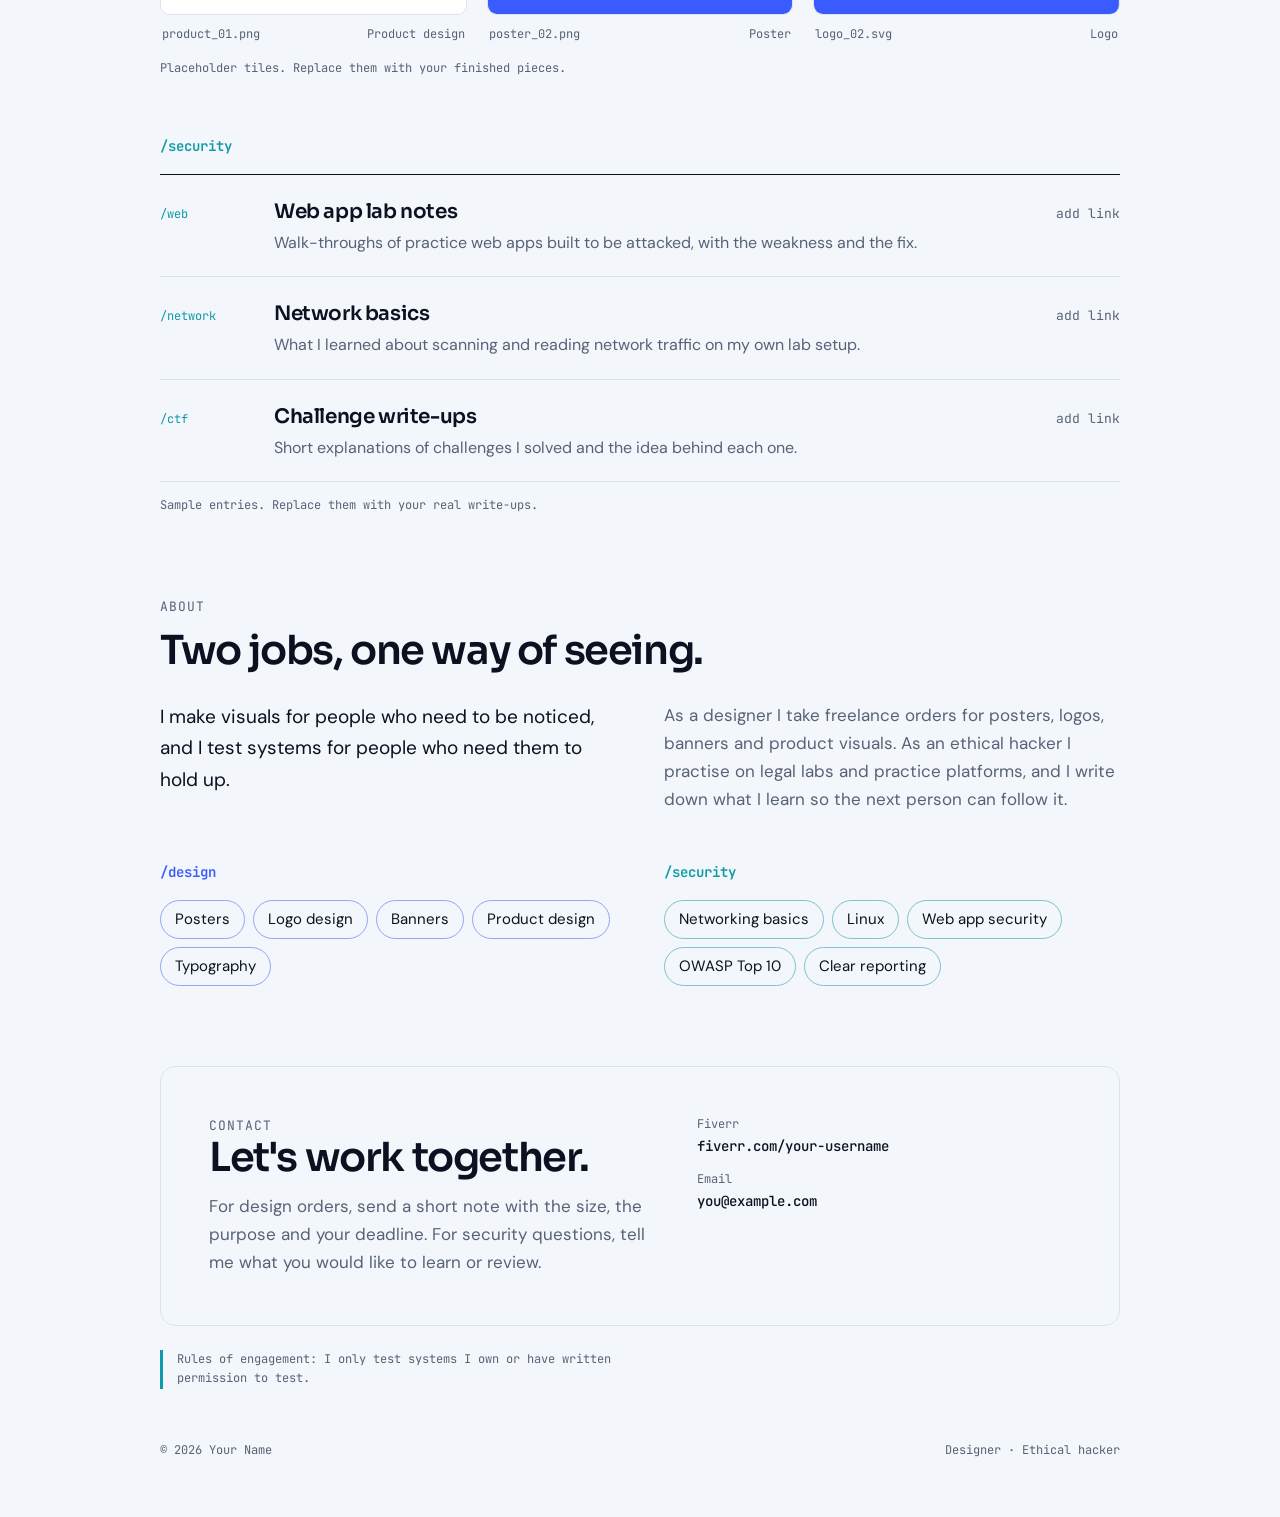
==== commit 308763e4: "redesign" ====
--- a/index.html
+++ b/index.html
@@ -7,181 +7,154 @@
 <title>Design &amp; Security Portfolio</title>
 <link rel="stylesheet" href="https://fonts.googleapis.com/css2?family=Sora:wght@400;600&family=DM+Sans:wght@400;500;700&family=JetBrains+Mono:wght@400;500&display=swap">
 <style>
-/* Layout: one calm column. Hero thesis, an index of two pages written like URL paths, then about, skills, projects, contact. */
 :root {
-  --bg: #f6f7f9;
-  --card: #ffffff;
-  --ink: #111318;
-  --muted: #596074;
-  --line: #d9dce6;
-  --design: #2b4bff;
-  --sec: #0b8a68;
-  --fx-a: #2a6fc4; --fx-b: #f3a15a; --fx-c: #f7dcc2; --veil: 42%;
-  --display: "Bricolage Grotesque", "Helvetica Neue", Arial, sans-serif;
+  --bg: #f3f6fa; --card: #ffffff; --ink: #0b1120; --muted: #586277; --line: #dce2ec;
+  --design: #3a5bff; --accent: #3a5bff; --sec: #0e9aa7; --pop: #cbd9ff; --on-accent: #ffffff;
+  --fx-a: #8391ab; --fx-b: #3a5bff;
+  --display: "Sora", "Helvetica Neue", Arial, sans-serif;
   --body: "DM Sans", "Helvetica Neue", Arial, sans-serif;
   --mono: "JetBrains Mono", ui-monospace, Menlo, monospace;
-}
-@media (prefers-color-scheme: dark) {
-  :root:not([data-theme="light"]) {
-    --bg: #0d0f13; --card: #151820; --ink: #eceef3; --muted: #9ba1b2; --line: #272b37;
-    --design: #8ea1ff; --sec: #3ccf9f; --fx-a: #16336f; --fx-b: #b8652f; --fx-c: #8a6a58; --veil: 58%; color-scheme: dark;
-  }
-}
-:root[data-theme="dark"] {
-  --bg: #0d0f13; --card: #151820; --ink: #eceef3; --muted: #9ba1b2; --line: #272b37;
-  --design: #8ea1ff; --sec: #3ccf9f; --fx-a: #16336f; --fx-b: #b8652f; --fx-c: #8a6a58; --veil: 58%; color-scheme: dark;
 }
 * { box-sizing: border-box; }
 html { scroll-behavior: smooth; }
 body {
-  background: var(--bg); color: var(--ink); font-family: var(--body); font-size: 17px; line-height: 1.65;
+  margin: 0; background: var(--bg); color: var(--ink); font-family: var(--body); font-size: 17px; line-height: 1.65;
   padding-left: max(16px, env(safe-area-inset-left, 0px));
   padding-right: max(16px, env(safe-area-inset-right, 0px));
   padding-block: 20px 48px;
 }
 a { color: inherit; }
-a:focus-visible { outline: 3px solid var(--design); outline-offset: 4px; border-radius: 4px; }
+a:focus-visible, button:focus-visible { outline: 3px solid var(--accent); outline-offset: 4px; border-radius: 4px; }
+.fx { position: fixed; z-index: 0; pointer-events: none; }
 .wrap { max-width: 960px; margin: 0 auto; position: relative; z-index: 1; }
-.fx { position: fixed; left: -4%; top: -4%; width: 108%; height: 108%; z-index: 0; filter: blur(14px); pointer-events: none; }
-.veil { position: fixed; inset: 0; z-index: 0; pointer-events: none; background: color-mix(in srgb, var(--bg) var(--veil), transparent); }
-.mono { font-family: var(--mono); }
-
-/* bar */
+
+/* top bar */
 .bar { display: flex; flex-wrap: wrap; justify-content: space-between; align-items: center; gap: 12px 24px; padding-block: 8px; }
-.logo { font-family: var(--display); font-weight: 800; font-size: 20px; letter-spacing: -0.01em; text-decoration: none; }
+.logo { font-family: var(--display); font-weight: 600; font-size: 20px; text-decoration: none; letter-spacing: -0.02em; }
 .bar nav { display: flex; flex-wrap: wrap; gap: 8px 22px; font-size: 15px; }
 .bar nav a { color: var(--muted); text-decoration: none; }
-.bar nav a:hover { color: var(--ink); text-decoration: underline; text-underline-offset: 4px; }
+.bar nav a:hover { color: var(--ink); }
 
 /* hero */
-.hero { padding-block: clamp(48px, 10vw, 104px) clamp(40px, 7vw, 72px); }
+.hero { padding-block: clamp(56px, 11vw, 112px) clamp(48px, 8vw, 80px); }
 .status { display: flex; flex-wrap: wrap; gap: 6px 20px; font-family: var(--mono); font-size: 13px; color: var(--muted); margin: 0 0 28px; }
 .status b { font-weight: 500; color: var(--ink); }
-h1 { font-family: var(--display); font-weight: 800; font-size: clamp(44px, 9.5vw, 112px); line-height: 0.96; letter-spacing: -0.035em; margin: 0 0 28px; text-wrap: balance; }
+h1 { font-family: var(--display); font-weight: 600; font-size: clamp(40px, 9vw, 96px); line-height: 1.02; letter-spacing: -0.045em; margin: 0 0 28px; text-wrap: balance; }
 h1 .d { color: var(--design); }
 h1 .s { color: var(--sec); }
-.lede { max-width: 56ch; font-size: 20px; color: var(--muted); margin: 0; }
-
-/* index */
-.idx { border-top: 2px solid var(--ink); }
-.idx a { display: grid; grid-template-columns: 56px minmax(0, 1fr) auto; gap: 8px 24px; align-items: center; padding-block: 28px; border-bottom: 1px solid var(--line); text-decoration: none; }
-.idx a:hover .arrow { transform: translateX(6px); }
-.idx a:hover h3 { text-decoration: underline; text-underline-offset: 6px; text-decoration-thickness: 2px; }
-.idx svg { width: 56px; height: 56px; }
-.idx .path { font-family: var(--mono); font-size: 13px; margin: 0 0 4px; }
-.idx h3 { font-family: var(--display); font-weight: 800; font-size: clamp(26px, 4.5vw, 40px); line-height: 1.05; letter-spacing: -0.02em; margin: 0 0 6px; }
-.idx p.d { margin: 0; color: var(--muted); max-width: 52ch; }
-.idx .arrow { font-family: var(--mono); font-size: 22px; transition: transform 0.2s; }
-.idx a.design .path, .idx a.design .arrow { color: var(--design); }
-.idx a.sec .path, .idx a.sec .arrow { color: var(--sec); }
-.idx a.design h3 { text-decoration-color: var(--design); }
-.idx a.sec h3 { text-decoration-color: var(--sec); }
-.soon { font-family: var(--mono); font-size: 12px; color: var(--muted); }
-.f-d { fill: var(--design); } .f-s { fill: var(--sec); } .f-i { fill: var(--ink); }
-.k-d { stroke: var(--design); fill: none; } .k-s { stroke: var(--sec); fill: none; }
+.lede { max-width: 54ch; font-size: 18px; color: var(--muted); margin: 0 0 28px; }
+.btns { display: flex; flex-wrap: wrap; gap: 12px; }
+.btn { display: inline-block; padding: 11px 22px; border-radius: 999px; font-weight: 500; font-size: 15px; text-decoration: none; border: 1px solid var(--ink); }
+.btn.primary { background: var(--ink); color: var(--bg); }
 
 /* sections */
 section { padding-block: clamp(40px, 7vw, 72px) 8px; }
 .eyebrow { font-family: var(--mono); font-size: 13px; letter-spacing: 0.08em; text-transform: uppercase; color: var(--muted); margin: 0 0 12px; }
-h2 { font-family: var(--display); font-weight: 800; font-size: clamp(28px, 4.5vw, 44px); line-height: 1.05; letter-spacing: -0.02em; margin: 0 0 24px; text-wrap: balance; max-width: 20ch; }
+h2 { font-family: var(--display); font-weight: 600; font-size: clamp(26px, 4.2vw, 40px); line-height: 1.1; letter-spacing: -0.035em; margin: 0 0 28px; text-wrap: balance; }
+h3.sub { font-family: var(--mono); font-weight: 500; font-size: 14px; margin: 0 0 16px; }
+h3.sub.d { color: var(--design); }
+h3.sub.s { color: var(--sec); }
+.block + .block { margin-top: 56px; }
+
+/* design grid */
+.grid { display: grid; grid-template-columns: repeat(3, minmax(0, 1fr)); gap: 20px; }
+.tile { margin: 0; }
+.tile .art { border-radius: 10px; overflow: hidden; border: 1px solid var(--line); background: var(--card); aspect-ratio: 4 / 5; }
+.tile svg { display: block; width: 100%; height: 100%; }
+.tile figcaption { display: flex; justify-content: space-between; gap: 12px; padding: 10px 2px 0; font-family: var(--mono); font-size: 12px; color: var(--muted); }
+.f-accent { fill: var(--accent); } .f-pop { fill: var(--pop); } .f-ink { fill: var(--ink); } .f-bg { fill: var(--bg); } .f-card { fill: var(--card); }
+
+/* security list */
+.proj { border-top: 1px solid var(--ink); }
+.proj .r { display: grid; grid-template-columns: 90px minmax(0, 1fr) auto; gap: 6px 24px; padding-block: 20px; border-bottom: 1px solid var(--line); align-items: baseline; }
+.proj .t { font-family: var(--mono); font-size: 12px; color: var(--sec); }
+.proj h4 { font-family: var(--display); font-weight: 600; font-size: 20px; margin: 0; letter-spacing: -0.02em; }
+.proj p { margin: 2px 0 0; color: var(--muted); font-size: 16px; }
+.proj .na { font-family: var(--mono); font-size: 13px; color: var(--muted); }
+.note { font-family: var(--mono); font-size: 12px; color: var(--muted); margin: 14px 0 0; }
+
+/* about */
 .cols { display: grid; grid-template-columns: repeat(2, minmax(0, 1fr)); gap: 24px 48px; }
 .cols p { margin: 0 0 16px; color: var(--muted); }
 .cols p:first-child { color: var(--ink); font-size: 19px; }
-
-/* habits */
-.habits { display: grid; grid-template-columns: repeat(3, minmax(0, 1fr)); gap: 24px 32px; margin-top: 32px; }
-.habits h4 { font-family: var(--display); font-weight: 800; font-size: 20px; margin: 0 0 6px; letter-spacing: -0.01em; }
-.habits p { margin: 0; color: var(--muted); font-size: 16px; }
-.habits div { border-top: 1px solid var(--line); padding-top: 16px; }
-
-/* skills */
-.skills { display: grid; grid-template-columns: repeat(2, minmax(0, 1fr)); gap: 32px 48px; }
-.skills h3 { font-family: var(--mono); font-weight: 500; font-size: 14px; margin: 0 0 14px; }
-.skills .d h3 { color: var(--design); }
-.skills .s h3 { color: var(--sec); }
+.skills { display: grid; grid-template-columns: repeat(2, minmax(0, 1fr)); gap: 28px 48px; margin-top: 32px; }
 .tags { display: flex; flex-wrap: wrap; gap: 8px; list-style: none; padding: 0; margin: 0; }
-.tags li { font-size: 15px; padding: 6px 14px; border-radius: 999px; border: 1.5px solid var(--line); }
+.tags li { font-size: 15px; padding: 6px 14px; border-radius: 999px; border: 1px solid var(--line); }
 .skills .d li { border-color: color-mix(in srgb, var(--design) 45%, var(--line)); }
 .skills .s li { border-color: color-mix(in srgb, var(--sec) 45%, var(--line)); }
 
-/* projects */
-.proj { border-top: 2px solid var(--ink); }
-.proj .r { display: grid; grid-template-columns: 90px minmax(0, 1fr) auto; gap: 6px 24px; padding-block: 20px; border-bottom: 1px solid var(--line); align-items: baseline; }
-.proj .t { font-family: var(--mono); font-size: 12px; }
-.proj .t.d { color: var(--design); } .proj .t.s { color: var(--sec); }
-.proj h4 { font-family: var(--display); font-weight: 800; font-size: 22px; margin: 0; letter-spacing: -0.01em; }
-.proj p { margin: 2px 0 0; color: var(--muted); font-size: 16px; }
-.proj a { font-family: var(--mono); font-size: 13px; }
-.proj .na { font-family: var(--mono); font-size: 13px; color: var(--muted); }
-.note { font-family: var(--mono); font-size: 12px; color: var(--muted); margin: 14px 0 0; }
-
 /* contact */
-.contact { border: 2px solid var(--ink); border-radius: 20px; padding: clamp(24px, 5vw, 48px); display: grid; grid-template-columns: minmax(0, 1.2fr) minmax(0, 1fr); gap: 28px 40px; }
+.contact { border: 1px solid var(--line); border-radius: 16px; padding: clamp(24px, 5vw, 48px); display: grid; grid-template-columns: minmax(0, 1.2fr) minmax(0, 1fr); gap: 28px 40px; }
 .contact h2 { margin-bottom: 12px; }
 .contact p { margin: 0; color: var(--muted); max-width: 44ch; }
 .lines { display: grid; gap: 12px; align-content: start; font-family: var(--mono); font-size: 14px; }
 .lines span { display: block; color: var(--muted); font-size: 12px; }
 .lines b { font-weight: 500; overflow-wrap: anywhere; }
-.rules { margin-top: 28px; font-family: var(--mono); font-size: 12px; color: var(--muted); border-left: 3px solid var(--sec); padding-left: 14px; max-width: 70ch; }
+.rules { margin-top: 24px; font-family: var(--mono); font-size: 12px; color: var(--muted); border-left: 3px solid var(--sec); padding-left: 14px; max-width: 70ch; }
 footer { padding-top: 40px; font-family: var(--mono); font-size: 12px; color: var(--muted); display: flex; flex-wrap: wrap; justify-content: space-between; gap: 8px; }
 
+/* back to top */
 .totop { position: fixed; right: max(16px, env(safe-area-inset-right, 0px)); bottom: calc(16px + env(safe-area-inset-bottom, 0px)); width: 48px; height: 48px; border-radius: 50%; border: 0; background: var(--ink); color: var(--bg); cursor: pointer; display: grid; place-items: center; z-index: 5; }
 .totop svg { width: 20px; height: 20px; stroke: currentColor; fill: none; stroke-width: 2.5; stroke-linecap: round; stroke-linejoin: round; }
 .totop:hover { transform: translateY(-3px); }
-.totop:focus-visible { outline: 3px solid var(--design); outline-offset: 3px; }
+[hidden] { display: none !important; }
 
 @media (max-width: 720px) {
+  .grid { grid-template-columns: repeat(2, minmax(0, 1fr)); gap: 14px; }
   .cols, .skills, .contact { grid-template-columns: 1fr; }
-  .habits { grid-template-columns: 1fr; }
-  .idx a { grid-template-columns: 44px minmax(0, 1fr); }
-  .idx svg { width: 44px; height: 44px; }
-  .idx .arrow { display: none; }
   .proj .r { grid-template-columns: 1fr; }
 }
-@media (prefers-reduced-motion: reduce) { html { scroll-behavior: auto; } .idx .arrow { transition: none; } }
+@media (prefers-reduced-motion: reduce) { html { scroll-behavior: auto; } .totop:hover { transform: none; } }
 </style>
-<style>body{margin:0}img{max-width:100%}[hidden]{display:none!important}</style>
 <link rel="stylesheet" href="/assets/anim.css">
 <link rel="stylesheet" href="/assets/theme.css">
 <script src="/assets/bg.js" defer></script>
 <script src="/assets/anim.js" defer></script>
 </head>
 <body data-page="home">
-
 <canvas class="fx" id="fx" aria-hidden="true"></canvas>
+
 <div class="wrap">
   <header class="bar">
     <a class="logo" href="#top">Your Name</a>
-    <nav aria-label="Sections"><a href="#index">Pages</a><a href="#about">About</a><a href="#skills">Skills</a><a href="#projects">Projects</a><a href="#contact">Contact</a></nav>
+    <nav aria-label="Sections"><a href="#work">Work</a><a href="#about">About</a><a href="#contact">Contact</a></nav>
   </header>
 
   <div class="hero" id="top">
     <p class="status"><span><b>~/now</b></span><span class="tw" style="--n:30;--delay:0.50s">open for freelance design work</span><span class="tw last" style="--n:26;--delay:2.35s">practising ethical hacking</span></p>
     <h1>I <span class="d">design</span> it.<br>I <span class="s">test</span> it.</h1>
     <p class="lede">I am a graphic designer and an ethical hacker. Both jobs come down to the same habit: look closely until you see what everyone else missed.</p>
+    <div class="btns">
+      <a class="btn primary" href="#work">See my work</a>
+      <a class="btn" href="#contact">Get in touch</a>
+    </div>
   </div>
 
-  <section id="index" style="padding-top:0">
-    <p class="eyebrow">Pages</p>
-    <div class="idx">
-      <a class="design" href="/design/">
-        <svg viewBox="0 0 56 56" aria-hidden="true"><circle cx="22" cy="24" r="16" class="f-d"/><rect x="24" y="22" width="26" height="26" rx="4" class="k-d" stroke-width="3"/></svg>
-        <div>
-          <p class="path">/design</p>
-          <h3>Graphic design</h3>
-          <p class="d">Posters, logos, banners and product design. See the finished pieces and the services I offer.</p>
-        </div>
-        <span class="arrow" aria-hidden="true">→</span>
-      </a>
-      <a class="sec" href="/security/">
-        <svg viewBox="0 0 56 56" aria-hidden="true"><rect x="4" y="8" width="48" height="40" rx="6" class="k-s" stroke-width="3"/><path d="M14 22 L24 29 L14 36" class="k-s" stroke-width="3" stroke-linecap="round" stroke-linejoin="round"/><rect x="29" y="35" width="14" height="3.5" rx="1.5" class="f-s"/></svg>
-        <div>
-          <p class="path">/security</p>
-          <h3>Ethical hacking</h3>
-          <p class="d">Lab write-ups, practice challenges and security notes.</p>
-        </div>
-        <span class="arrow" aria-hidden="true">→</span>
-      </a>
+  <section id="work" style="padding-top:0">
+    <p class="eyebrow">Work</p>
+    <h2>Selected work</h2>
+
+    <div class="block">
+      <h3 class="sub d">/design</h3>
+      <div class="grid">
+        <figure class="tile"><div class="art"><svg viewBox="0 0 300 375" preserveAspectRatio="xMidYMid slice" role="img" aria-label="Poster placeholder"><rect width="300" height="375" class="f-accent"/><circle cx="150" cy="150" r="82" class="f-pop"/><rect y="270" width="300" height="105" class="f-ink"/><rect x="28" y="292" width="160" height="14" rx="3" class="f-bg"/><rect x="28" y="318" width="104" height="8" rx="3" class="f-bg"/><rect x="28" y="336" width="124" height="8" rx="3" class="f-bg"/></svg></div><figcaption><span>poster_01.png</span><span>Poster</span></figcaption></figure>
+        <figure class="tile"><div class="art"><svg viewBox="0 0 300 375" preserveAspectRatio="xMidYMid slice" role="img" aria-label="Logo placeholder"><rect width="300" height="375" class="f-card"/><rect x="82" y="110" width="136" height="136" rx="34" class="f-accent"/><circle cx="182" cy="146" r="30" class="f-pop"/><rect x="104" y="276" width="92" height="10" rx="4" class="f-ink"/></svg></div><figcaption><span>logo_01.svg</span><span>Logo</span></figcaption></figure>
+        <figure class="tile"><div class="art"><svg viewBox="0 0 300 375" preserveAspectRatio="xMidYMid slice" role="img" aria-label="Banner placeholder"><rect width="300" height="375" class="f-ink"/><rect y="0" width="300" height="130" class="f-accent"/><circle cx="214" cy="228" r="52" class="f-pop"/><rect x="28" y="206" width="90" height="12" rx="3" class="f-bg"/><rect x="28" y="230" width="62" height="8" rx="3" class="f-bg"/><rect x="28" y="248" width="76" height="8" rx="3" class="f-bg"/></svg></div><figcaption><span>banner_01.jpg</span><span>Banner</span></figcaption></figure>
+        <figure class="tile"><div class="art"><svg viewBox="0 0 300 375" preserveAspectRatio="xMidYMid slice" role="img" aria-label="Product design placeholder"><rect width="300" height="375" class="f-card"/><rect x="82" y="86" width="136" height="230" rx="14" class="f-accent"/><rect x="82" y="160" width="136" height="80" class="f-pop"/><rect x="98" y="182" width="80" height="12" rx="3" class="f-ink"/><rect x="98" y="204" width="52" height="8" rx="3" class="f-ink"/><rect x="108" y="52" width="84" height="34" rx="8" class="f-ink"/></svg></div><figcaption><span>product_01.png</span><span>Product design</span></figcaption></figure>
+        <figure class="tile"><div class="art"><svg viewBox="0 0 300 375" preserveAspectRatio="xMidYMid slice" role="img" aria-label="Poster placeholder"><rect width="300" height="375" class="f-pop"/><polygon points="0,375 0,150 300,60 300,375" class="f-accent"/><circle cx="210" cy="130" r="44" class="f-ink"/><rect x="28" y="304" width="150" height="14" rx="3" class="f-bg"/><rect x="28" y="330" width="100" height="8" rx="3" class="f-bg"/></svg></div><figcaption><span>poster_02.png</span><span>Poster</span></figcaption></figure>
+        <figure class="tile"><div class="art"><svg viewBox="0 0 300 375" preserveAspectRatio="xMidYMid slice" role="img" aria-label="Logo placeholder"><rect width="300" height="375" class="f-accent"/><polygon points="150,110 232,254 68,254" class="f-pop"/><circle cx="150" cy="210" r="22" class="f-ink"/></svg></div><figcaption><span>logo_02.svg</span><span>Logo</span></figcaption></figure>
+      </div>
+      <p class="note">Placeholder tiles. Replace them with your finished pieces.</p>
+    </div>
+
+    <div class="block">
+      <h3 class="sub s">/security</h3>
+      <div class="proj">
+        <div class="r"><span class="t">/web</span><div><h4>Web app lab notes</h4><p>Walk-throughs of practice web apps built to be attacked, with the weakness and the fix.</p></div><span class="na">add link</span></div>
+        <div class="r"><span class="t">/network</span><div><h4>Network basics</h4><p>What I learned about scanning and reading network traffic on my own lab setup.</p></div><span class="na">add link</span></div>
+        <div class="r"><span class="t">/ctf</span><div><h4>Challenge write-ups</h4><p>Short explanations of challenges I solved and the idea behind each one.</p></div><span class="na">add link</span></div>
+      </div>
+      <p class="note">Sample entries. Replace them with your real write-ups.</p>
     </div>
   </section>
 
@@ -192,38 +165,16 @@
       <p>I make visuals for people who need to be noticed, and I test systems for people who need them to hold up.</p>
       <p>As a designer I take freelance orders for posters, logos, banners and product visuals. As an ethical hacker I practise on legal labs and practice platforms, and I write down what I learn so the next person can follow it.</p>
     </div>
-    <div class="habits">
-      <div><h4>Look closely</h4><p>A weak margin or a weak password both hide in plain sight. I check the small things first.</p></div>
-      <div><h4>Question the default</h4><p>Why this font, why this port, why this permission. Defaults are where mistakes live.</p></div>
-      <div><h4>Write it down</h4><p>A design brief and a security report share one rule: if the reader cannot act on it, it is not finished.</p></div>
-    </div>
-  </section>
-
-  <section id="skills">
-    <p class="eyebrow">Skills</p>
-    <h2>What I work with</h2>
     <div class="skills">
       <div class="d">
-        <h3>/design</h3>
-        <ul class="tags"><li>Posters</li><li>Logo design</li><li>Banners</li><li>Product design</li><li>Typography</li><li>Layout and colour</li></ul>
+        <h3 class="sub d">/design</h3>
+        <ul class="tags"><li>Posters</li><li>Logo design</li><li>Banners</li><li>Product design</li><li>Typography</li></ul>
       </div>
       <div class="s">
-        <h3>/security</h3>
-        <ul class="tags"><li>Networking basics</li><li>Linux</li><li>Web app security</li><li>OWASP Top 10</li><li>Reconnaissance</li><li>Clear reporting</li></ul>
-      </div>
-    </div>
-  </section>
-
-  <section id="projects">
-    <p class="eyebrow">Projects</p>
-    <h2>Selected projects</h2>
-    <div class="proj">
-      <div class="r"><span class="t d">/design</span><div><h4>Poster series</h4><p>A set of posters for local events and small brands.</p></div><a href="/design/">View →</a></div>
-      <div class="r"><span class="t d">/design</span><div><h4>Logo and brand marks</h4><p>Simple logos built to work at any size.</p></div><a href="/design/">View →</a></div>
-      <div class="r"><span class="t s">/security</span><div><h4>Lab write-ups</h4><p>Step-by-step notes from practice machines, with what I tried and what worked.</p></div><a href="/security/">View →</a></div>
-      <div class="r"><span class="t s">/security</span><div><h4>Challenge notes</h4><p>Short explanations of challenges I solved and the idea behind each fix.</p></div><a href="/security/">View →</a></div>
-    </div>
-    <p class="note">Sample entries. Replace them with your real projects.</p>
+        <h3 class="sub s">/security</h3>
+        <ul class="tags"><li>Networking basics</li><li>Linux</li><li>Web app security</li><li>OWASP Top 10</li><li>Clear reporting</li></ul>
+      </div>
+    </div>
   </section>
 
   <section id="contact">
@@ -236,15 +187,12 @@
       <div class="lines">
         <div><span>Fiverr</span><b>fiverr.com/your-username</b></div>
         <div><span>Email</span><b>you@example.com</b></div>
-        <div><span>Design page</span><b><a href="/design/">/design</a></b></div>
-        <div><span>Security page</span><b><a href="/security/">/security</a></b></div>
       </div>
     </div>
     <p class="rules">Rules of engagement: I only test systems I own or have written permission to test.</p>
     <footer><span>© 2026 Your Name</span><span>Designer · Ethical hacker</span></footer>
   </section>
 </div>
-
 
 <button class="totop" id="totop" type="button" aria-label="Back to top" hidden><svg viewBox="0 0 24 24" aria-hidden="true"><path d="M12 19V5M5 12l7-7 7 7"/></svg></button>
 <script>
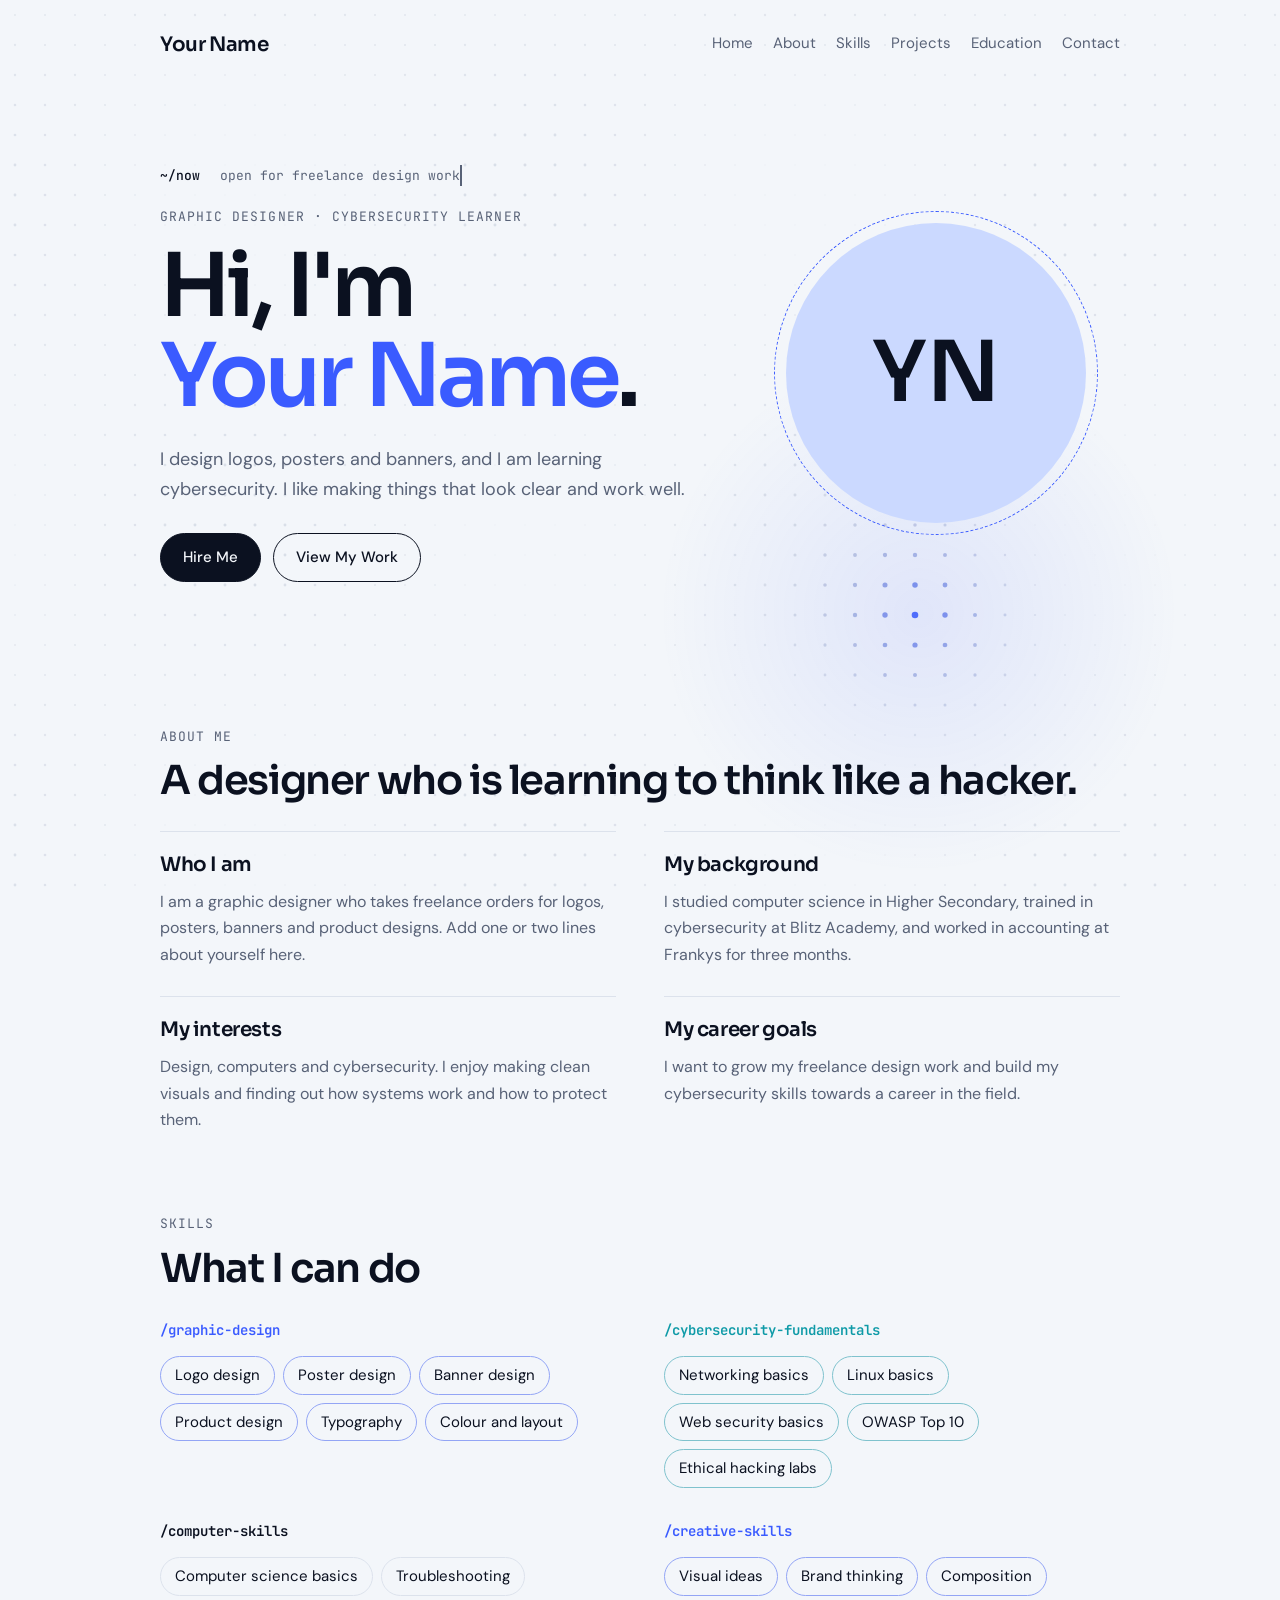
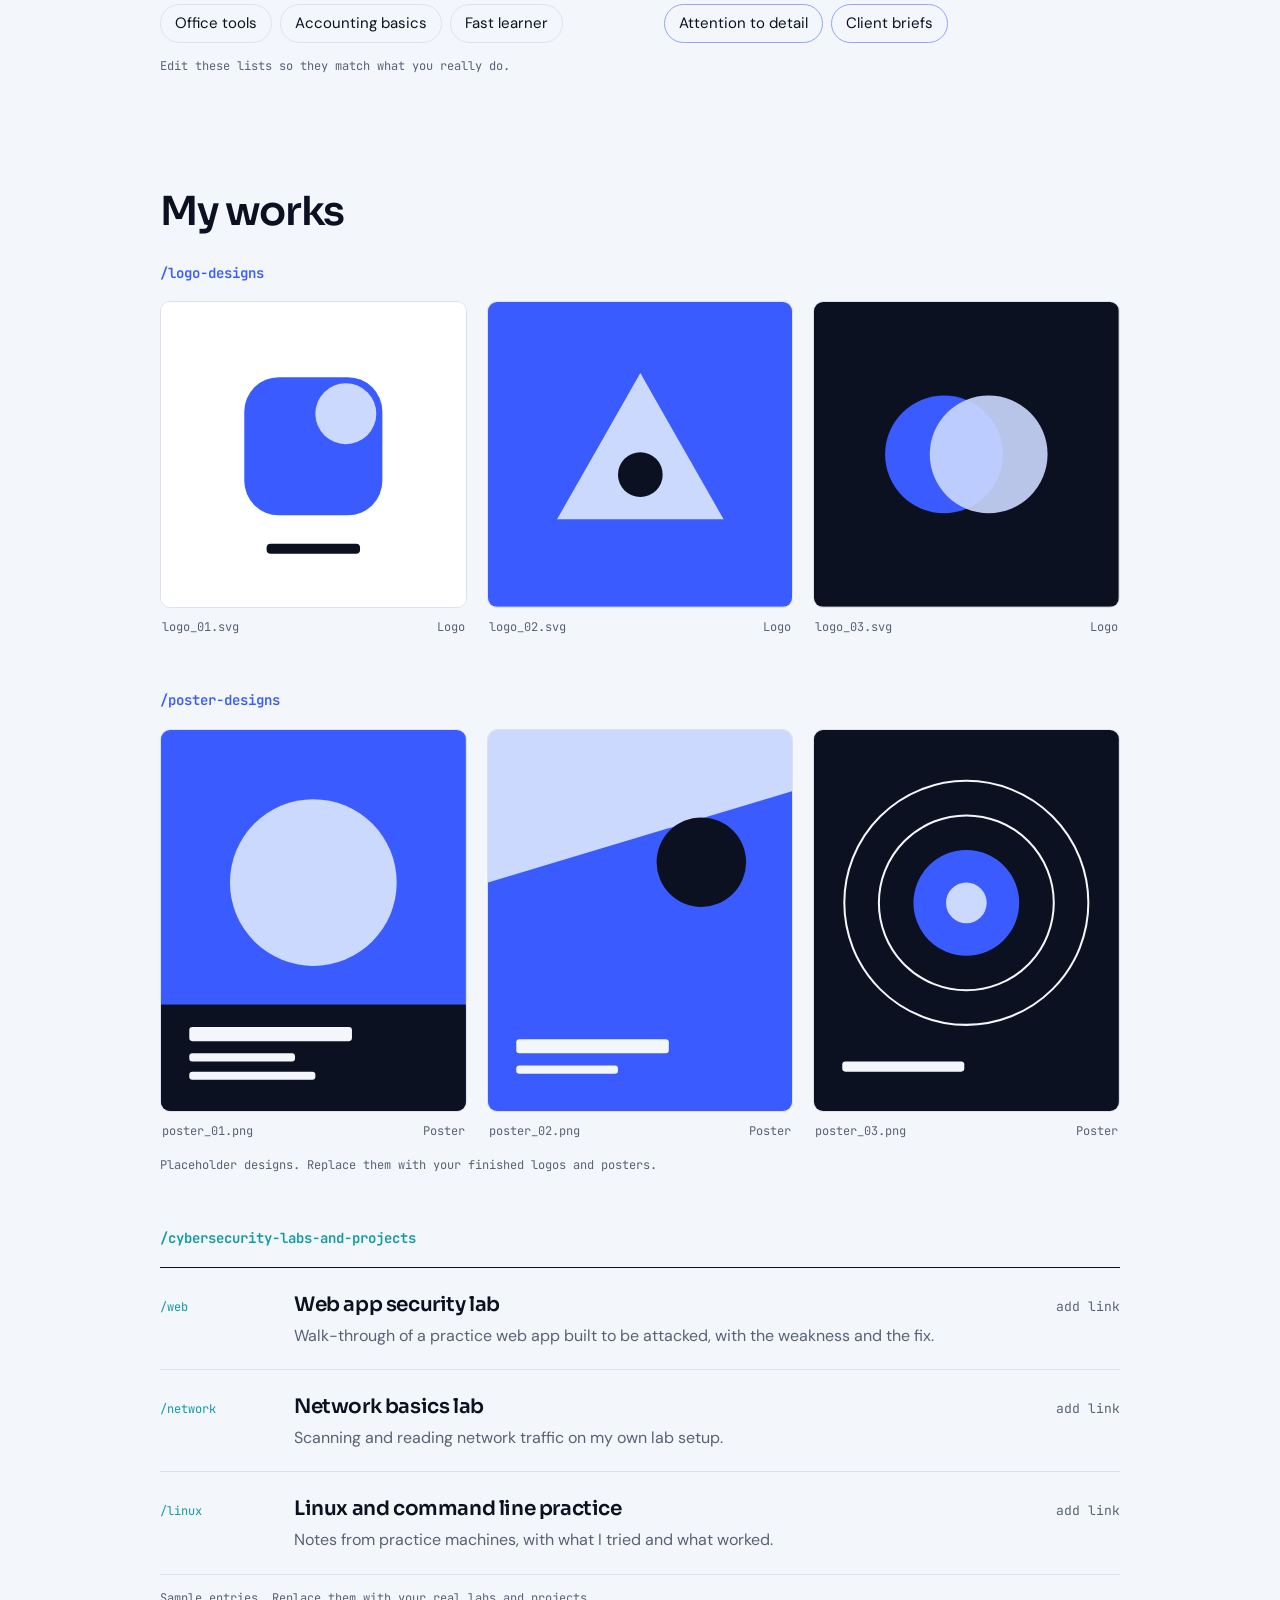
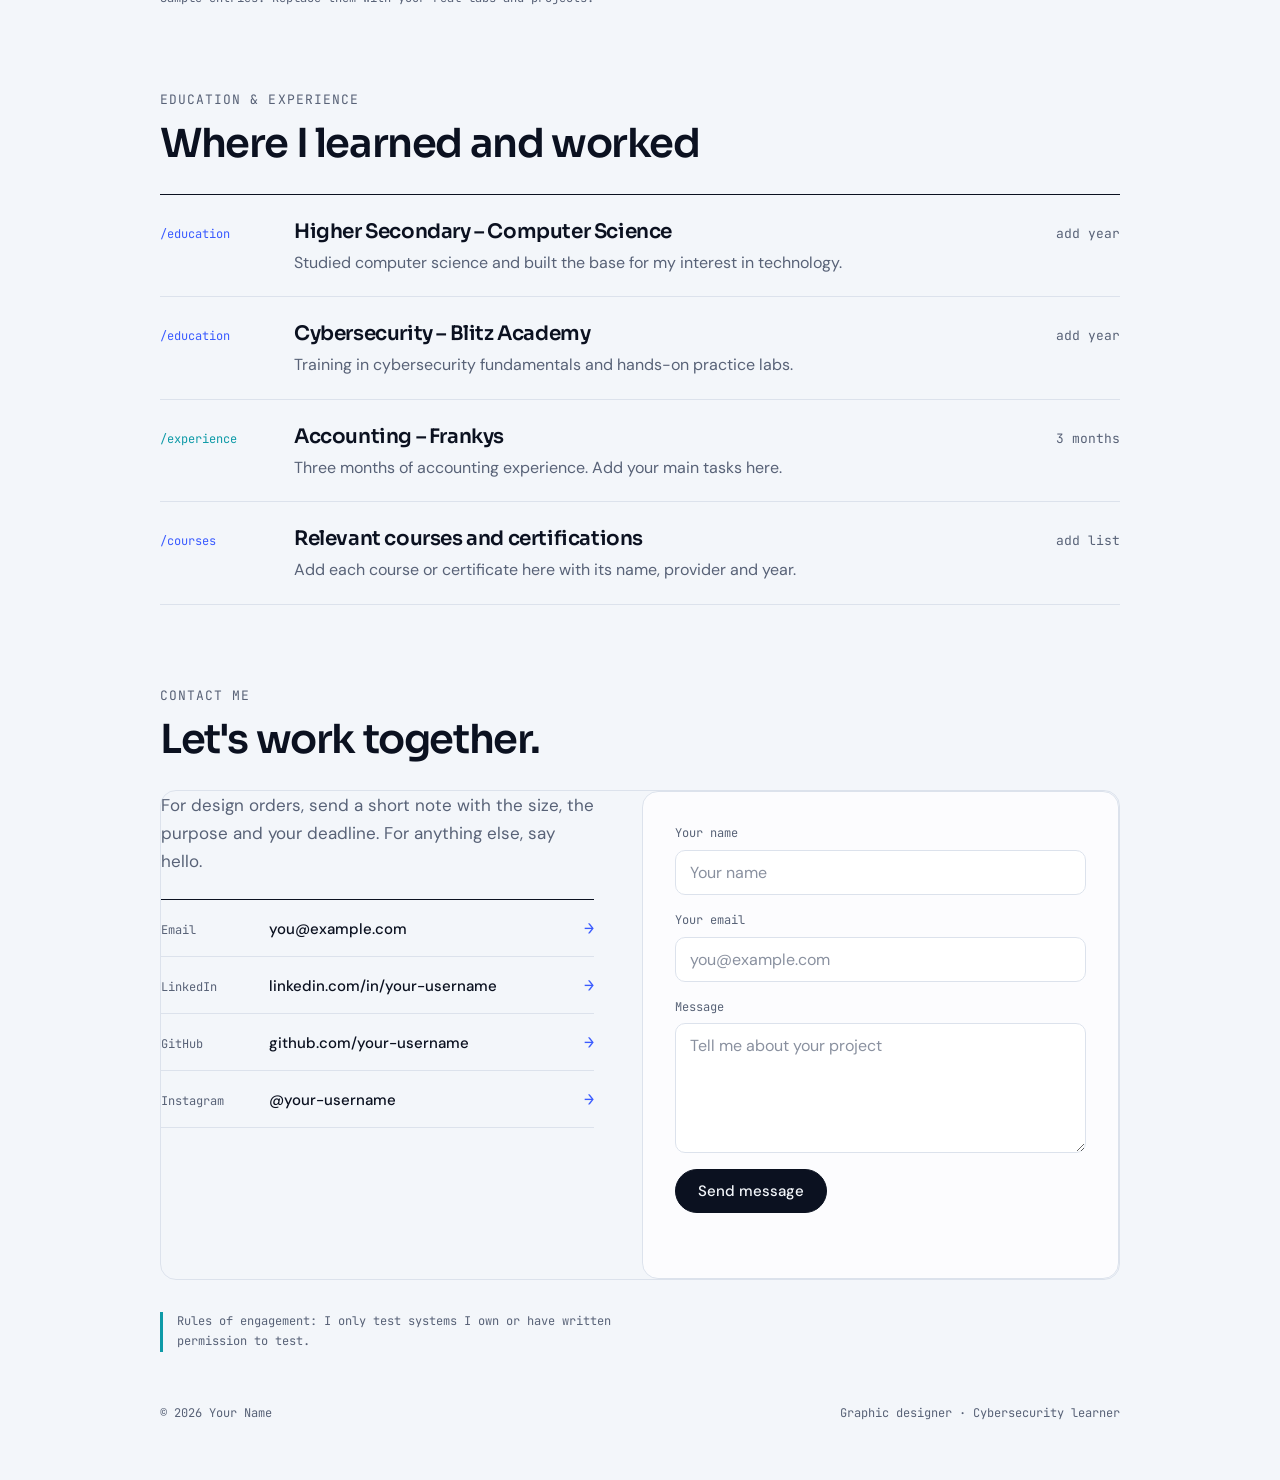
==== commit 1c99e9a9: "main structure" ====
--- a/index.html
+++ b/index.html
@@ -3,8 +3,8 @@
 <head>
 <meta charset="utf-8">
 <meta name="viewport" content="width=device-width, initial-scale=1, viewport-fit=cover">
-<meta name="description" content="Portfolio of a graphic designer and ethical hacker.">
-<title>Design &amp; Security Portfolio</title>
+<meta name="description" content="Portfolio of a graphic designer and cybersecurity learner: logo designs, poster designs, cybersecurity labs, education and contact details.">
+<title>Graphic Design &amp; Cybersecurity Portfolio</title>
 <link rel="stylesheet" href="https://fonts.googleapis.com/css2?family=Sora:wght@400;600&family=DM+Sans:wght@400;500;700&family=JetBrains+Mono:wght@400;500&display=swap">
 <style>
 :root {
@@ -24,73 +24,97 @@
   padding-block: 20px 48px;
 }
 a { color: inherit; }
-a:focus-visible, button:focus-visible { outline: 3px solid var(--accent); outline-offset: 4px; border-radius: 4px; }
+a:focus-visible, button:focus-visible, input:focus-visible, textarea:focus-visible { outline: 3px solid var(--accent); outline-offset: 3px; border-radius: 4px; }
 .fx { position: fixed; z-index: 0; pointer-events: none; }
 .wrap { max-width: 960px; margin: 0 auto; position: relative; z-index: 1; }
 
 /* top bar */
-.bar { display: flex; flex-wrap: wrap; justify-content: space-between; align-items: center; gap: 12px 24px; padding-block: 8px; }
+.bar { display: flex; flex-wrap: wrap; justify-content: space-between; align-items: center; gap: 10px 24px; padding-block: 8px; }
 .logo { font-family: var(--display); font-weight: 600; font-size: 20px; text-decoration: none; letter-spacing: -0.02em; }
-.bar nav { display: flex; flex-wrap: wrap; gap: 8px 22px; font-size: 15px; }
+.bar nav { display: flex; flex-wrap: wrap; gap: 6px 20px; font-size: 15px; }
 .bar nav a { color: var(--muted); text-decoration: none; }
 .bar nav a:hover { color: var(--ink); }
 
-/* hero */
-.hero { padding-block: clamp(56px, 11vw, 112px) clamp(48px, 8vw, 80px); }
-.status { display: flex; flex-wrap: wrap; gap: 6px 20px; font-family: var(--mono); font-size: 13px; color: var(--muted); margin: 0 0 28px; }
+/* 1. hero */
+.hero { display: grid; grid-template-columns: minmax(0, 1.5fr) minmax(0, 1fr); gap: 40px; align-items: center; padding-block: clamp(48px, 9vw, 96px) clamp(40px, 7vw, 72px); }
+.status { display: flex; flex-wrap: wrap; gap: 6px 20px; font-family: var(--mono); font-size: 13px; color: var(--muted); margin: 0 0 20px; }
 .status b { font-weight: 500; color: var(--ink); }
-h1 { font-family: var(--display); font-weight: 600; font-size: clamp(40px, 9vw, 96px); line-height: 1.02; letter-spacing: -0.045em; margin: 0 0 28px; text-wrap: balance; }
+.role { font-family: var(--mono); font-size: 13px; letter-spacing: 0.08em; text-transform: uppercase; color: var(--muted); margin: 0 0 14px; }
+h1 { font-family: var(--display); font-weight: 600; font-size: clamp(38px, 7.4vw, 76px); line-height: 1.04; letter-spacing: -0.045em; margin: 0 0 24px; text-wrap: balance; }
 h1 .d { color: var(--design); }
-h1 .s { color: var(--sec); }
-.lede { max-width: 54ch; font-size: 18px; color: var(--muted); margin: 0 0 28px; }
+.lede { max-width: 52ch; font-size: 18px; color: var(--muted); margin: 0 0 28px; }
 .btns { display: flex; flex-wrap: wrap; gap: 12px; }
 .btn { display: inline-block; padding: 11px 22px; border-radius: 999px; font-weight: 500; font-size: 15px; text-decoration: none; border: 1px solid var(--ink); }
 .btn.primary { background: var(--ink); color: var(--bg); }
+.me { position: relative; justify-self: center; width: min(100%, 300px); aspect-ratio: 1; }
+.me .photo { position: absolute; inset: 0; border-radius: 50%; background: var(--pop); display: grid; place-items: center; font-family: var(--display); font-weight: 600; font-size: 84px; color: var(--ink); overflow: hidden; }
+.me .photo img { position: absolute; inset: 0; width: 100%; height: 100%; object-fit: cover; }
+.me .ring { position: absolute; inset: -12px; border-radius: 50%; border: 1px dashed var(--accent); }
 
 /* sections */
 section { padding-block: clamp(40px, 7vw, 72px) 8px; }
 .eyebrow { font-family: var(--mono); font-size: 13px; letter-spacing: 0.08em; text-transform: uppercase; color: var(--muted); margin: 0 0 12px; }
 h2 { font-family: var(--display); font-weight: 600; font-size: clamp(26px, 4.2vw, 40px); line-height: 1.1; letter-spacing: -0.035em; margin: 0 0 28px; text-wrap: balance; }
-h3.sub { font-family: var(--mono); font-weight: 500; font-size: 14px; margin: 0 0 16px; }
-h3.sub.d { color: var(--design); }
+h3.sub { font-family: var(--mono); font-weight: 500; font-size: 14px; margin: 0 0 16px; color: var(--design); }
 h3.sub.s { color: var(--sec); }
-.block + .block { margin-top: 56px; }
-
-/* design grid */
+.block + .block { margin-top: 52px; }
+.note { font-family: var(--mono); font-size: 12px; color: var(--muted); margin: 14px 0 0; }
+
+/* 2. about */
+.habits { display: grid; grid-template-columns: repeat(2, minmax(0, 1fr)); gap: 28px 48px; }
+.habits > div { border-top: 1px solid var(--line); padding-top: 16px; }
+.habits h4 { font-family: var(--display); font-weight: 600; font-size: 20px; margin: 0 0 8px; letter-spacing: -0.02em; }
+.habits p { margin: 0; color: var(--muted); font-size: 16px; }
+
+/* 3. skills */
+.skills { display: grid; grid-template-columns: repeat(2, minmax(0, 1fr)); gap: 32px 48px; }
+.skills h3 { font-family: var(--mono); font-weight: 500; font-size: 14px; margin: 0 0 14px; }
+.skills .g h3 { color: var(--design); }
+.skills .c h3 { color: var(--sec); }
+.skills .p h3 { color: var(--ink); }
+.skills .k h3 { color: var(--design); }
+.tags { display: flex; flex-wrap: wrap; gap: 8px; list-style: none; padding: 0; margin: 0; }
+.tags li { font-size: 15px; padding: 6px 14px; border-radius: 999px; border: 1px solid var(--line); }
+.skills .g li, .skills .k li { border-color: color-mix(in srgb, var(--design) 45%, var(--line)); }
+.skills .c li { border-color: color-mix(in srgb, var(--sec) 45%, var(--line)); }
+
+/* 4. projects */
 .grid { display: grid; grid-template-columns: repeat(3, minmax(0, 1fr)); gap: 20px; }
 .tile { margin: 0; }
 .tile .art { border-radius: 10px; overflow: hidden; border: 1px solid var(--line); background: var(--card); aspect-ratio: 4 / 5; }
+.grid.sq .art { aspect-ratio: 1; }
 .tile svg { display: block; width: 100%; height: 100%; }
 .tile figcaption { display: flex; justify-content: space-between; gap: 12px; padding: 10px 2px 0; font-family: var(--mono); font-size: 12px; color: var(--muted); }
 .f-accent { fill: var(--accent); } .f-pop { fill: var(--pop); } .f-ink { fill: var(--ink); } .f-bg { fill: var(--bg); } .f-card { fill: var(--card); }
-
-/* security list */
+.s-bg { stroke: var(--bg); fill: none; } .s-ink { stroke: var(--ink); fill: none; } .s-acc { stroke: var(--accent); fill: none; }
+
+/* list rows: security projects, education */
 .proj { border-top: 1px solid var(--ink); }
-.proj .r { display: grid; grid-template-columns: 90px minmax(0, 1fr) auto; gap: 6px 24px; padding-block: 20px; border-bottom: 1px solid var(--line); align-items: baseline; }
+.proj .r { display: grid; grid-template-columns: 110px minmax(0, 1fr) auto; gap: 6px 24px; padding-block: 20px; border-bottom: 1px solid var(--line); align-items: baseline; }
 .proj .t { font-family: var(--mono); font-size: 12px; color: var(--sec); }
+.proj .t.d { color: var(--design); }
 .proj h4 { font-family: var(--display); font-weight: 600; font-size: 20px; margin: 0; letter-spacing: -0.02em; }
 .proj p { margin: 2px 0 0; color: var(--muted); font-size: 16px; }
 .proj .na { font-family: var(--mono); font-size: 13px; color: var(--muted); }
-.note { font-family: var(--mono); font-size: 12px; color: var(--muted); margin: 14px 0 0; }
-
-/* about */
-.cols { display: grid; grid-template-columns: repeat(2, minmax(0, 1fr)); gap: 24px 48px; }
-.cols p { margin: 0 0 16px; color: var(--muted); }
-.cols p:first-child { color: var(--ink); font-size: 19px; }
-.skills { display: grid; grid-template-columns: repeat(2, minmax(0, 1fr)); gap: 28px 48px; margin-top: 32px; }
-.tags { display: flex; flex-wrap: wrap; gap: 8px; list-style: none; padding: 0; margin: 0; }
-.tags li { font-size: 15px; padding: 6px 14px; border-radius: 999px; border: 1px solid var(--line); }
-.skills .d li { border-color: color-mix(in srgb, var(--design) 45%, var(--line)); }
-.skills .s li { border-color: color-mix(in srgb, var(--sec) 45%, var(--line)); }
-
-/* contact */
-.contact { border: 1px solid var(--line); border-radius: 16px; padding: clamp(24px, 5vw, 48px); display: grid; grid-template-columns: minmax(0, 1.2fr) minmax(0, 1fr); gap: 28px 40px; }
-.contact h2 { margin-bottom: 12px; }
-.contact p { margin: 0; color: var(--muted); max-width: 44ch; }
-.lines { display: grid; gap: 12px; align-content: start; font-family: var(--mono); font-size: 14px; }
-.lines span { display: block; color: var(--muted); font-size: 12px; }
-.lines b { font-weight: 500; overflow-wrap: anywhere; }
-.rules { margin-top: 24px; font-family: var(--mono); font-size: 12px; color: var(--muted); border-left: 3px solid var(--sec); padding-left: 14px; max-width: 70ch; }
+
+/* 6. contact */
+.contact { display: grid; grid-template-columns: minmax(0, 1fr) minmax(0, 1.1fr); gap: 32px 48px; align-items: start; }
+.contact .intro p { margin: 0 0 24px; color: var(--muted); max-width: 40ch; }
+.links { list-style: none; padding: 0; margin: 0; border-top: 1px solid var(--ink); }
+.links li { border-bottom: 1px solid var(--line); }
+.links a { display: grid; grid-template-columns: 96px minmax(0, 1fr) auto; gap: 12px; align-items: baseline; padding-block: 14px; text-decoration: none; }
+.links span { font-family: var(--mono); font-size: 12px; color: var(--muted); }
+.links b { font-weight: 500; font-size: 15px; overflow-wrap: anywhere; }
+.links i { font-style: normal; font-family: var(--mono); color: var(--accent); transition: transform 0.2s; }
+.links a:hover i { transform: translateX(4px); }
+form { display: grid; gap: 16px; border: 1px solid var(--line); border-radius: 16px; padding: clamp(20px, 4vw, 32px); background: color-mix(in srgb, var(--card) 70%, transparent); }
+label { display: grid; gap: 6px; font-family: var(--mono); font-size: 12px; color: var(--muted); }
+input, textarea { font: 400 16px var(--body); color: var(--ink); background: var(--card); border: 1px solid var(--line); border-radius: 10px; padding: 11px 14px; width: 100%; }
+textarea { min-height: 130px; resize: vertical; }
+input::placeholder, textarea::placeholder { color: var(--muted); opacity: 0.7; }
+form .btn { justify-self: start; cursor: pointer; font-family: var(--body); }
+#form-msg { margin: 0; font-family: var(--mono); font-size: 12px; color: var(--muted); min-height: 1.4em; }
+.rules { margin-top: 32px; font-family: var(--mono); font-size: 12px; color: var(--muted); border-left: 3px solid var(--sec); padding-left: 14px; max-width: 70ch; }
 footer { padding-top: 40px; font-family: var(--mono); font-size: 12px; color: var(--muted); display: flex; flex-wrap: wrap; justify-content: space-between; gap: 8px; }
 
 /* back to top */
@@ -99,12 +123,14 @@
 .totop:hover { transform: translateY(-3px); }
 [hidden] { display: none !important; }
 
-@media (max-width: 720px) {
+@media (max-width: 760px) {
+  .hero { grid-template-columns: 1fr; gap: 36px; }
+  .me { justify-self: start; width: min(70%, 240px); margin-left: 12px; }
+  .habits, .skills, .contact { grid-template-columns: 1fr; }
   .grid { grid-template-columns: repeat(2, minmax(0, 1fr)); gap: 14px; }
-  .cols, .skills, .contact { grid-template-columns: 1fr; }
   .proj .r { grid-template-columns: 1fr; }
 }
-@media (prefers-reduced-motion: reduce) { html { scroll-behavior: auto; } .totop:hover { transform: none; } }
+@media (prefers-reduced-motion: reduce) { html { scroll-behavior: auto; } .totop:hover, .links a:hover i { transform: none; } }
 </style>
 <link rel="stylesheet" href="/assets/anim.css">
 <link rel="stylesheet" href="/assets/theme.css">
@@ -117,80 +143,135 @@
 <div class="wrap">
   <header class="bar">
     <a class="logo" href="#top">Your Name</a>
-    <nav aria-label="Sections"><a href="#work">Work</a><a href="#about">About</a><a href="#contact">Contact</a></nav>
+    <nav aria-label="Sections"><a href="#top">Home</a><a href="#about">About</a><a href="#skills">Skills</a><a href="#projects">Projects</a><a href="#education">Education</a><a href="#contact">Contact</a></nav>
   </header>
 
+  <!-- 1. HOME / HERO -->
   <div class="hero" id="top">
-    <p class="status"><span><b>~/now</b></span><span class="tw" style="--n:30;--delay:0.50s">open for freelance design work</span><span class="tw last" style="--n:26;--delay:2.35s">practising ethical hacking</span></p>
-    <h1>I <span class="d">design</span> it.<br>I <span class="s">test</span> it.</h1>
-    <p class="lede">I am a graphic designer and an ethical hacker. Both jobs come down to the same habit: look closely until you see what everyone else missed.</p>
-    <div class="btns">
-      <a class="btn primary" href="#work">See my work</a>
-      <a class="btn" href="#contact">Get in touch</a>
+    <div>
+      <p class="status"><span><b>~/now</b></span><span class="tw last" style="--n:30;--delay:0.50s">open for freelance design work</span></p>
+      <p class="role">Graphic designer · Cybersecurity learner</p>
+      <h1>Hi, I'm <span class="d">Your Name</span>.</h1>
+      <p class="lede">I design logos, posters and banners, and I am learning cybersecurity. I like making things that look clear and work well.</p>
+      <div class="btns">
+        <a class="btn primary" href="#contact">Hire Me</a>
+        <a class="btn" href="#projects">View My Work</a>
+      </div>
+    </div>
+    <div class="me">
+      <div class="ring"></div>
+      <div class="photo" role="img" aria-label="Profile photo">YN<img src="/images/profile.jpg" alt="Your Name" onerror="this.remove()"></div>
     </div>
   </div>
 
-  <section id="work" style="padding-top:0">
-    <p class="eyebrow">Work</p>
-    <h2>Selected work</h2>
+  <!-- 2. ABOUT ME -->
+  <section id="about">
+    <p class="eyebrow">About me</p>
+    <h2>A designer who is learning to think like a hacker.</h2>
+    <div class="habits">
+      <div><h4>Who I am</h4><p>I am a graphic designer who takes freelance orders for logos, posters, banners and product designs. Add one or two lines about yourself here.</p></div>
+      <div><h4>My background</h4><p>I studied computer science in Higher Secondary, trained in cybersecurity at Blitz Academy, and worked in accounting at Frankys for three months.</p></div>
+      <div><h4>My interests</h4><p>Design, computers and cybersecurity. I enjoy making clean visuals and finding out how systems work and how to protect them.</p></div>
+      <div><h4>My career goals</h4><p>I want to grow my freelance design work and build my cybersecurity skills towards a career in the field.</p></div>
+    </div>
+  </section>
+
+  <!-- 3. SKILLS -->
+  <section id="skills">
+    <p class="eyebrow">Skills</p>
+    <h2>What I can do</h2>
+    <div class="skills">
+      <div class="g">
+        <h3>/graphic-design</h3>
+        <ul class="tags"><li>Logo design</li><li>Poster design</li><li>Banner design</li><li>Product design</li><li>Typography</li><li>Colour and layout</li></ul>
+      </div>
+      <div class="c">
+        <h3>/cybersecurity-fundamentals</h3>
+        <ul class="tags"><li>Networking basics</li><li>Linux basics</li><li>Web security basics</li><li>OWASP Top 10</li><li>Ethical hacking labs</li></ul>
+      </div>
+      <div class="p">
+        <h3>/computer-skills</h3>
+        <ul class="tags"><li>Computer science basics</li><li>Troubleshooting</li><li>Office tools</li><li>Accounting basics</li><li>Fast learner</li></ul>
+      </div>
+      <div class="k">
+        <h3>/creative-skills</h3>
+        <ul class="tags"><li>Visual ideas</li><li>Brand thinking</li><li>Composition</li><li>Attention to detail</li><li>Client briefs</li></ul>
+      </div>
+    </div>
+    <p class="note">Edit these lists so they match what you really do.</p>
+  </section>
+
+  <!-- 4. PROJECTS / MY WORKS -->
+  <section id="projects">
+    <p class="eyebrow">Projects</p>
+    <h2>My works</h2>
 
     <div class="block">
-      <h3 class="sub d">/design</h3>
+      <h3 class="sub">/logo-designs</h3>
+      <div class="grid sq">
+        <figure class="tile"><div class="art"><svg viewBox="0 0 300 300" preserveAspectRatio="xMidYMid slice" role="img" aria-label="Logo placeholder"><rect width="300" height="300" class="f-card"/><rect x="82" y="74" width="136" height="136" rx="34" class="f-accent"/><circle cx="182" cy="110" r="30" class="f-pop"/><rect x="104" y="238" width="92" height="10" rx="4" class="f-ink"/></svg></div><figcaption><span>logo_01.svg</span><span>Logo</span></figcaption></figure>
+        <figure class="tile"><div class="art"><svg viewBox="0 0 300 300" preserveAspectRatio="xMidYMid slice" role="img" aria-label="Logo placeholder"><rect width="300" height="300" class="f-accent"/><polygon points="150,70 232,214 68,214" class="f-pop"/><circle cx="150" cy="170" r="22" class="f-ink"/></svg></div><figcaption><span>logo_02.svg</span><span>Logo</span></figcaption></figure>
+        <figure class="tile"><div class="art"><svg viewBox="0 0 300 300" preserveAspectRatio="xMidYMid slice" role="img" aria-label="Logo placeholder"><rect width="300" height="300" class="f-ink"/><circle cx="128" cy="150" r="58" class="f-accent"/><circle cx="172" cy="150" r="58" class="f-pop" fill-opacity="0.9"/></svg></div><figcaption><span>logo_03.svg</span><span>Logo</span></figcaption></figure>
+      </div>
+    </div>
+
+    <div class="block">
+      <h3 class="sub">/poster-designs</h3>
       <div class="grid">
         <figure class="tile"><div class="art"><svg viewBox="0 0 300 375" preserveAspectRatio="xMidYMid slice" role="img" aria-label="Poster placeholder"><rect width="300" height="375" class="f-accent"/><circle cx="150" cy="150" r="82" class="f-pop"/><rect y="270" width="300" height="105" class="f-ink"/><rect x="28" y="292" width="160" height="14" rx="3" class="f-bg"/><rect x="28" y="318" width="104" height="8" rx="3" class="f-bg"/><rect x="28" y="336" width="124" height="8" rx="3" class="f-bg"/></svg></div><figcaption><span>poster_01.png</span><span>Poster</span></figcaption></figure>
-        <figure class="tile"><div class="art"><svg viewBox="0 0 300 375" preserveAspectRatio="xMidYMid slice" role="img" aria-label="Logo placeholder"><rect width="300" height="375" class="f-card"/><rect x="82" y="110" width="136" height="136" rx="34" class="f-accent"/><circle cx="182" cy="146" r="30" class="f-pop"/><rect x="104" y="276" width="92" height="10" rx="4" class="f-ink"/></svg></div><figcaption><span>logo_01.svg</span><span>Logo</span></figcaption></figure>
-        <figure class="tile"><div class="art"><svg viewBox="0 0 300 375" preserveAspectRatio="xMidYMid slice" role="img" aria-label="Banner placeholder"><rect width="300" height="375" class="f-ink"/><rect y="0" width="300" height="130" class="f-accent"/><circle cx="214" cy="228" r="52" class="f-pop"/><rect x="28" y="206" width="90" height="12" rx="3" class="f-bg"/><rect x="28" y="230" width="62" height="8" rx="3" class="f-bg"/><rect x="28" y="248" width="76" height="8" rx="3" class="f-bg"/></svg></div><figcaption><span>banner_01.jpg</span><span>Banner</span></figcaption></figure>
-        <figure class="tile"><div class="art"><svg viewBox="0 0 300 375" preserveAspectRatio="xMidYMid slice" role="img" aria-label="Product design placeholder"><rect width="300" height="375" class="f-card"/><rect x="82" y="86" width="136" height="230" rx="14" class="f-accent"/><rect x="82" y="160" width="136" height="80" class="f-pop"/><rect x="98" y="182" width="80" height="12" rx="3" class="f-ink"/><rect x="98" y="204" width="52" height="8" rx="3" class="f-ink"/><rect x="108" y="52" width="84" height="34" rx="8" class="f-ink"/></svg></div><figcaption><span>product_01.png</span><span>Product design</span></figcaption></figure>
         <figure class="tile"><div class="art"><svg viewBox="0 0 300 375" preserveAspectRatio="xMidYMid slice" role="img" aria-label="Poster placeholder"><rect width="300" height="375" class="f-pop"/><polygon points="0,375 0,150 300,60 300,375" class="f-accent"/><circle cx="210" cy="130" r="44" class="f-ink"/><rect x="28" y="304" width="150" height="14" rx="3" class="f-bg"/><rect x="28" y="330" width="100" height="8" rx="3" class="f-bg"/></svg></div><figcaption><span>poster_02.png</span><span>Poster</span></figcaption></figure>
-        <figure class="tile"><div class="art"><svg viewBox="0 0 300 375" preserveAspectRatio="xMidYMid slice" role="img" aria-label="Logo placeholder"><rect width="300" height="375" class="f-accent"/><polygon points="150,110 232,254 68,254" class="f-pop"/><circle cx="150" cy="210" r="22" class="f-ink"/></svg></div><figcaption><span>logo_02.svg</span><span>Logo</span></figcaption></figure>
-      </div>
-      <p class="note">Placeholder tiles. Replace them with your finished pieces.</p>
+        <figure class="tile"><div class="art"><svg viewBox="0 0 300 375" preserveAspectRatio="xMidYMid slice" role="img" aria-label="Poster placeholder"><rect width="300" height="375" class="f-ink"/><circle cx="150" cy="170" r="120" class="s-bg" stroke-width="2"/><circle cx="150" cy="170" r="86" class="s-bg" stroke-width="2"/><circle cx="150" cy="170" r="52" class="f-accent"/><circle cx="150" cy="170" r="20" class="f-pop"/><rect x="28" y="326" width="120" height="10" rx="3" class="f-bg"/></svg></div><figcaption><span>poster_03.png</span><span>Poster</span></figcaption></figure>
+      </div>
+      <p class="note">Placeholder designs. Replace them with your finished logos and posters.</p>
     </div>
 
     <div class="block">
-      <h3 class="sub s">/security</h3>
+      <h3 class="sub s">/cybersecurity-labs-and-projects</h3>
       <div class="proj">
-        <div class="r"><span class="t">/web</span><div><h4>Web app lab notes</h4><p>Walk-throughs of practice web apps built to be attacked, with the weakness and the fix.</p></div><span class="na">add link</span></div>
-        <div class="r"><span class="t">/network</span><div><h4>Network basics</h4><p>What I learned about scanning and reading network traffic on my own lab setup.</p></div><span class="na">add link</span></div>
-        <div class="r"><span class="t">/ctf</span><div><h4>Challenge write-ups</h4><p>Short explanations of challenges I solved and the idea behind each one.</p></div><span class="na">add link</span></div>
-      </div>
-      <p class="note">Sample entries. Replace them with your real write-ups.</p>
-    </div>
-  </section>
-
-  <section id="about">
-    <p class="eyebrow">About</p>
-    <h2>Two jobs, one way of seeing.</h2>
-    <div class="cols">
-      <p>I make visuals for people who need to be noticed, and I test systems for people who need them to hold up.</p>
-      <p>As a designer I take freelance orders for posters, logos, banners and product visuals. As an ethical hacker I practise on legal labs and practice platforms, and I write down what I learn so the next person can follow it.</p>
-    </div>
-    <div class="skills">
-      <div class="d">
-        <h3 class="sub d">/design</h3>
-        <ul class="tags"><li>Posters</li><li>Logo design</li><li>Banners</li><li>Product design</li><li>Typography</li></ul>
-      </div>
-      <div class="s">
-        <h3 class="sub s">/security</h3>
-        <ul class="tags"><li>Networking basics</li><li>Linux</li><li>Web app security</li><li>OWASP Top 10</li><li>Clear reporting</li></ul>
-      </div>
-    </div>
-  </section>
-
+        <div class="r"><span class="t">/web</span><div><h4>Web app security lab</h4><p>Walk-through of a practice web app built to be attacked, with the weakness and the fix.</p></div><span class="na">add link</span></div>
+        <div class="r"><span class="t">/network</span><div><h4>Network basics lab</h4><p>Scanning and reading network traffic on my own lab setup.</p></div><span class="na">add link</span></div>
+        <div class="r"><span class="t">/linux</span><div><h4>Linux and command line practice</h4><p>Notes from practice machines, with what I tried and what worked.</p></div><span class="na">add link</span></div>
+      </div>
+      <p class="note">Sample entries. Replace them with your real labs and projects.</p>
+    </div>
+  </section>
+
+  <!-- 5. EDUCATION & EXPERIENCE -->
+  <section id="education">
+    <p class="eyebrow">Education &amp; experience</p>
+    <h2>Where I learned and worked</h2>
+    <div class="proj">
+      <div class="r"><span class="t d">/education</span><div><h4>Higher Secondary – Computer Science</h4><p>Studied computer science and built the base for my interest in technology.</p></div><span class="na">add year</span></div>
+      <div class="r"><span class="t d">/education</span><div><h4>Cybersecurity – Blitz Academy</h4><p>Training in cybersecurity fundamentals and hands-on practice labs.</p></div><span class="na">add year</span></div>
+      <div class="r"><span class="t">/experience</span><div><h4>Accounting – Frankys</h4><p>Three months of accounting experience. Add your main tasks here.</p></div><span class="na">3 months</span></div>
+      <div class="r"><span class="t d">/courses</span><div><h4>Relevant courses and certifications</h4><p>Add each course or certificate here with its name, provider and year.</p></div><span class="na">add list</span></div>
+    </div>
+  </section>
+
+  <!-- 6. CONTACT -->
   <section id="contact">
+    <p class="eyebrow">Contact me</p>
+    <h2>Let's work together.</h2>
     <div class="contact">
-      <div>
-        <p class="eyebrow">Contact</p>
-        <h2>Let's work together.</h2>
-        <p>For design orders, send a short note with the size, the purpose and your deadline. For security questions, tell me what you would like to learn or review.</p>
-      </div>
-      <div class="lines">
-        <div><span>Fiverr</span><b>fiverr.com/your-username</b></div>
-        <div><span>Email</span><b>you@example.com</b></div>
-      </div>
+      <div class="intro">
+        <p>For design orders, send a short note with the size, the purpose and your deadline. For anything else, say hello.</p>
+        <ul class="links">
+          <li><a href="mailto:you@example.com"><span>Email</span><b>you@example.com</b><i>→</i></a></li>
+          <li><a href="https://www.linkedin.com/in/your-username" target="_blank" rel="noopener"><span>LinkedIn</span><b>linkedin.com/in/your-username</b><i>→</i></a></li>
+          <li><a href="https://github.com/your-username" target="_blank" rel="noopener"><span>GitHub</span><b>github.com/your-username</b><i>→</i></a></li>
+          <li><a href="https://www.instagram.com/your-username" target="_blank" rel="noopener"><span>Instagram</span><b>@your-username</b><i>→</i></a></li>
+        </ul>
+      </div>
+      <form id="contact-form" data-email="you@example.com" data-endpoint="" novalidate>
+        <label for="f-name">Your name<input id="f-name" name="name" type="text" autocomplete="name" placeholder="Your name" required></label>
+        <label for="f-email">Your email<input id="f-email" name="email" type="email" autocomplete="email" placeholder="you@example.com" required></label>
+        <label for="f-msg">Message<textarea id="f-msg" name="message" placeholder="Tell me about your project" required></textarea></label>
+        <button class="btn primary" type="submit">Send message</button>
+        <p id="form-msg" role="status" aria-live="polite"></p>
+      </form>
     </div>
     <p class="rules">Rules of engagement: I only test systems I own or have written permission to test.</p>
-    <footer><span>© 2026 Your Name</span><span>Designer · Ethical hacker</span></footer>
+    <footer><span>© 2026 Your Name</span><span>Graphic designer · Cybersecurity learner</span></footer>
   </section>
 </div>
 
@@ -206,6 +287,45 @@
     window.scrollTo({ top: 0, behavior: calm ? 'auto' : 'smooth' });
   });
 })();
+
+/* Contact form.
+   If data-endpoint is set (for example a Formspree URL), the message is sent there.
+   Otherwise it opens the visitor's email app with the message filled in. */
+(function () {
+  var form = document.getElementById('contact-form');
+  var msg = document.getElementById('form-msg');
+  form.addEventListener('submit', function (e) {
+    e.preventDefault();
+    var name = form.elements.name.value.trim();
+    var email = form.elements.email.value.trim();
+    var text = form.elements.message.value.trim();
+    if (!name || !email || !text || email.indexOf('@') < 1) {
+      msg.textContent = 'Please fill in your name, a valid email and a message.';
+      return;
+    }
+    var endpoint = form.getAttribute('data-endpoint');
+    if (endpoint) {
+      msg.textContent = 'Sending...';
+      fetch(endpoint, {
+        method: 'POST',
+        headers: { 'Accept': 'application/json', 'Content-Type': 'application/json' },
+        body: JSON.stringify({ name: name, email: email, message: text })
+      }).then(function (r) {
+        if (!r.ok) throw new Error('bad status');
+        form.reset();
+        msg.textContent = 'Thank you. Your message was sent.';
+      }).catch(function () {
+        msg.textContent = 'Sorry, the message did not send. Please email me directly.';
+      });
+    } else {
+      var to = form.getAttribute('data-email');
+      var subject = 'Portfolio message from ' + name;
+      var body = text + '\n\nFrom: ' + name + ' (' + email + ')';
+      msg.textContent = 'Opening your email app. If nothing opens, write to ' + to + '.';
+      window.location.href = 'mailto:' + to + '?subject=' + encodeURIComponent(subject) + '&body=' + encodeURIComponent(body);
+    }
+  });
+})();
 </script>
 </body>
 </html>
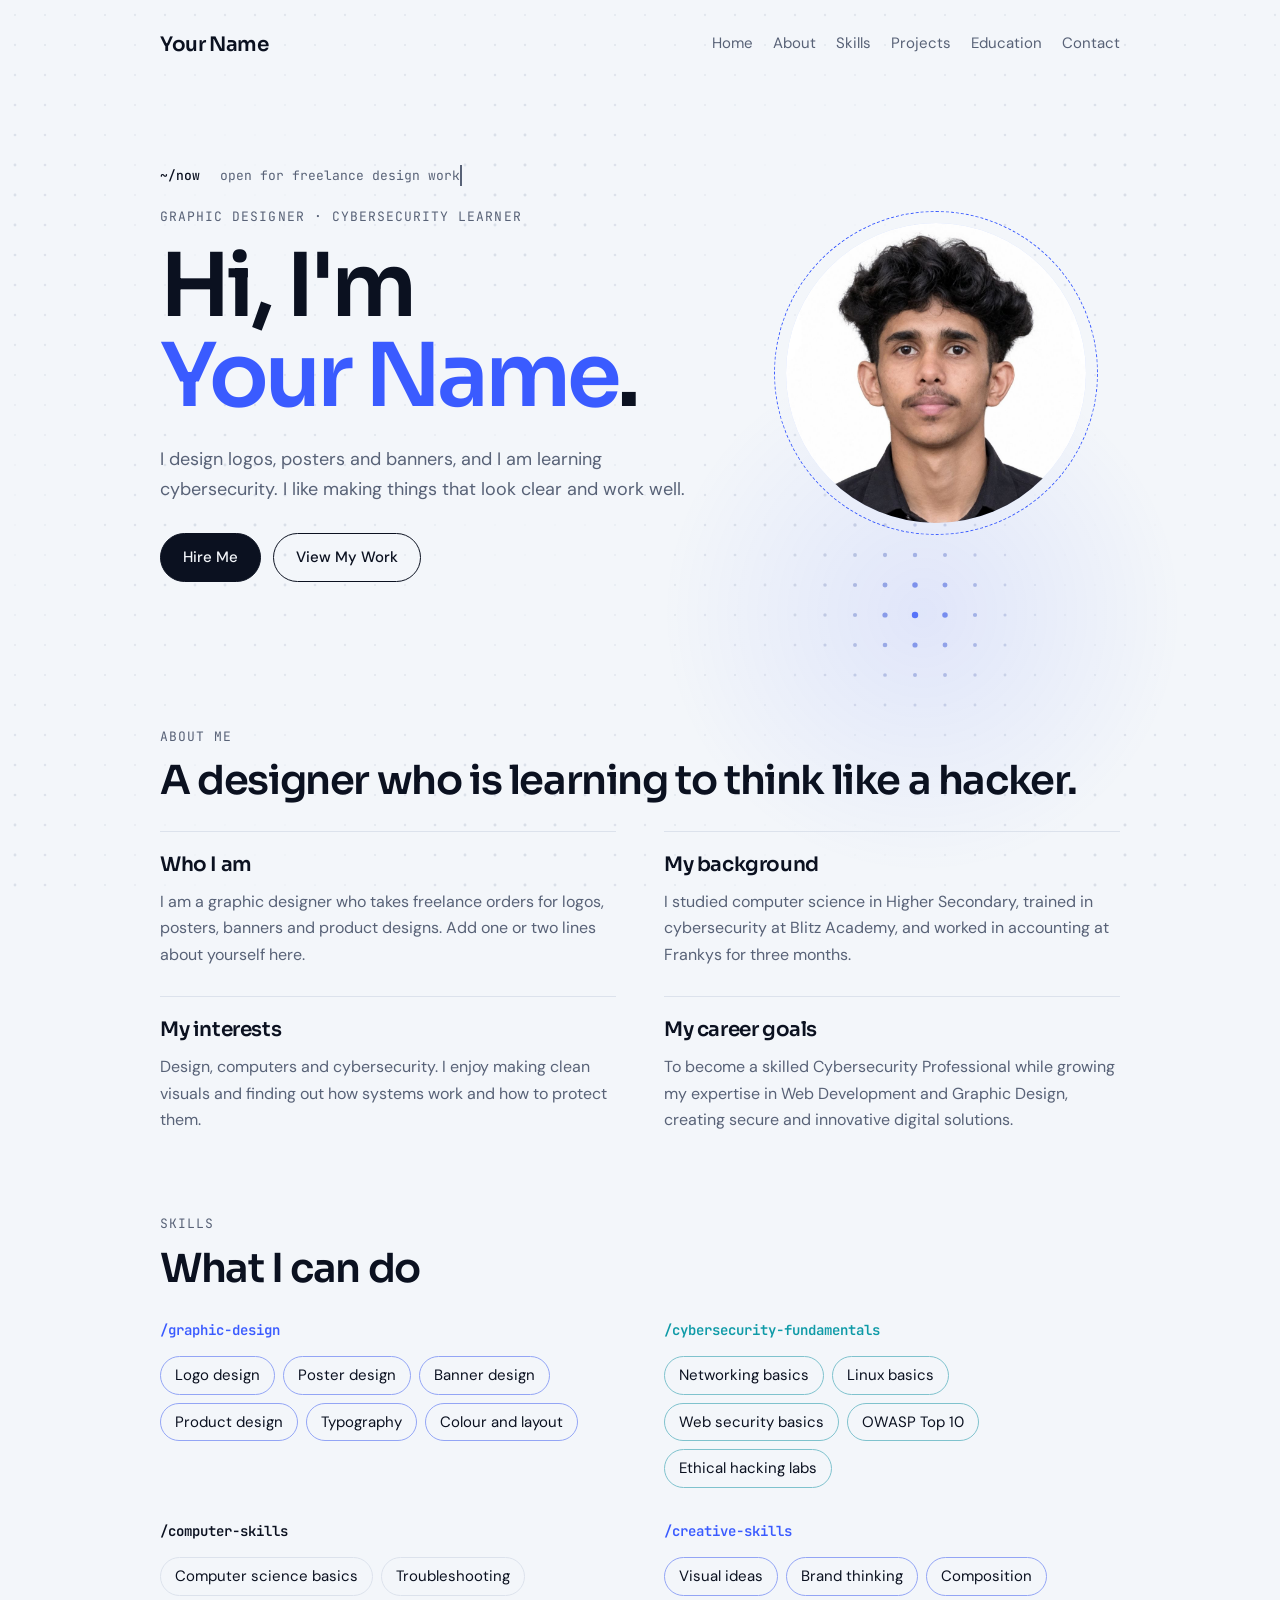
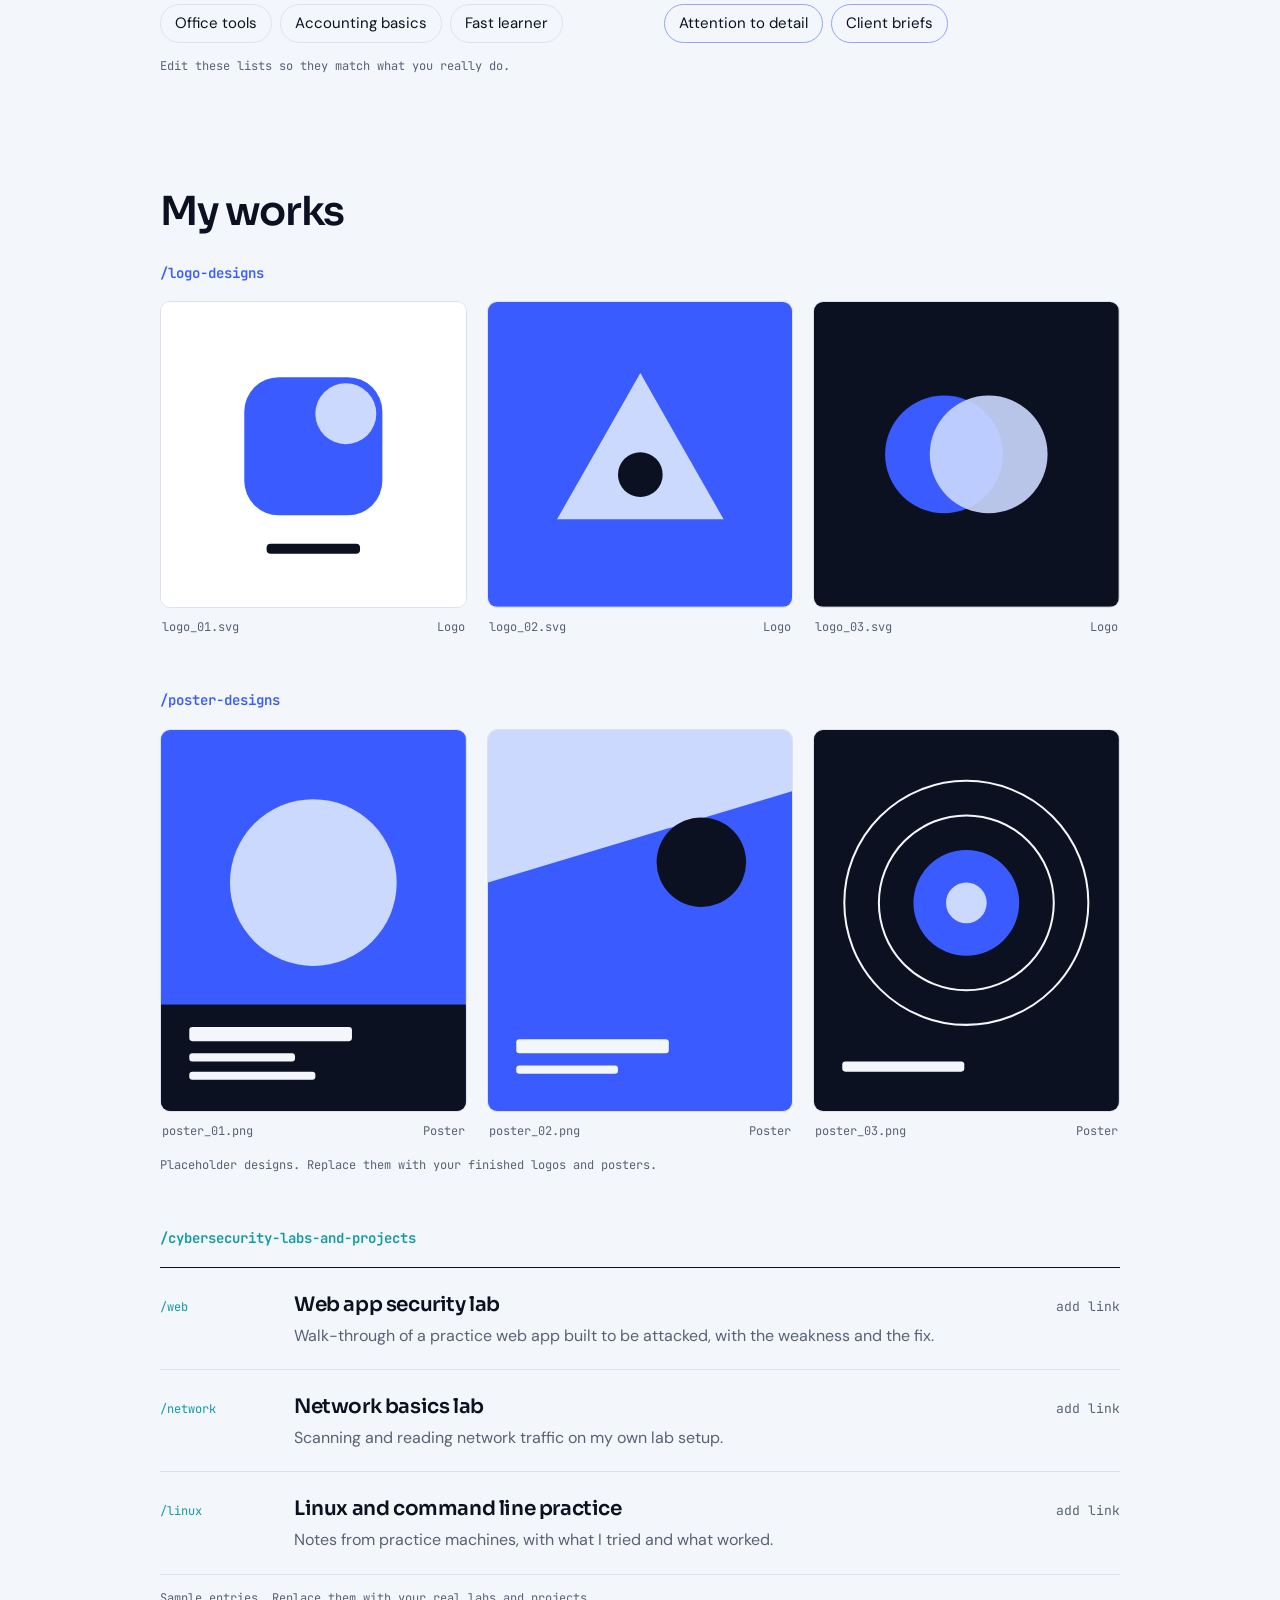
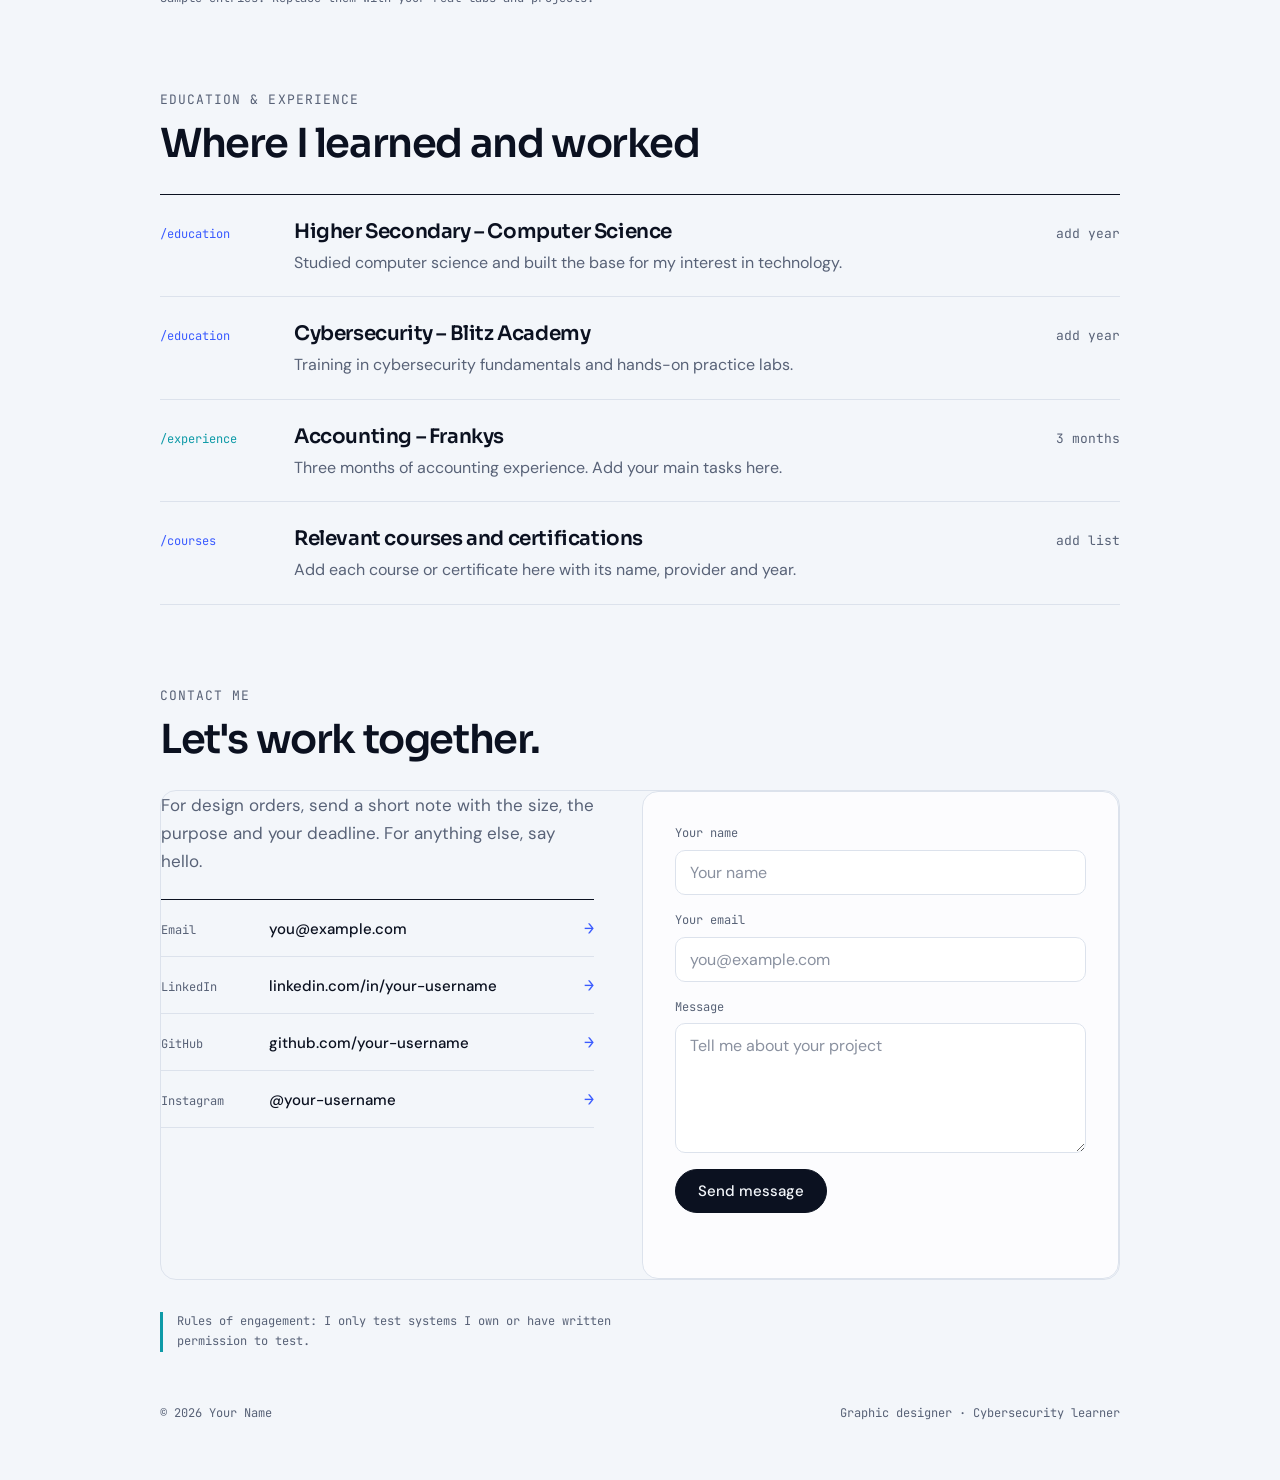
==== commit c7645b0e: "Revise career goals in index.html Updated career goals description to reflect aspirations in Cyberse" ====
--- a/index.html
+++ b/index.html
@@ -172,7 +172,7 @@
       <div><h4>Who I am</h4><p>I am a graphic designer who takes freelance orders for logos, posters, banners and product designs. Add one or two lines about yourself here.</p></div>
       <div><h4>My background</h4><p>I studied computer science in Higher Secondary, trained in cybersecurity at Blitz Academy, and worked in accounting at Frankys for three months.</p></div>
       <div><h4>My interests</h4><p>Design, computers and cybersecurity. I enjoy making clean visuals and finding out how systems work and how to protect them.</p></div>
-      <div><h4>My career goals</h4><p>I want to grow my freelance design work and build my cybersecurity skills towards a career in the field.</p></div>
+      <div><h4>My career goals</h4><p>To become a skilled Cybersecurity Professional while growing my expertise in Web Development and Graphic Design, creating secure and innovative digital solutions.</p></div>
     </div>
   </section>
 
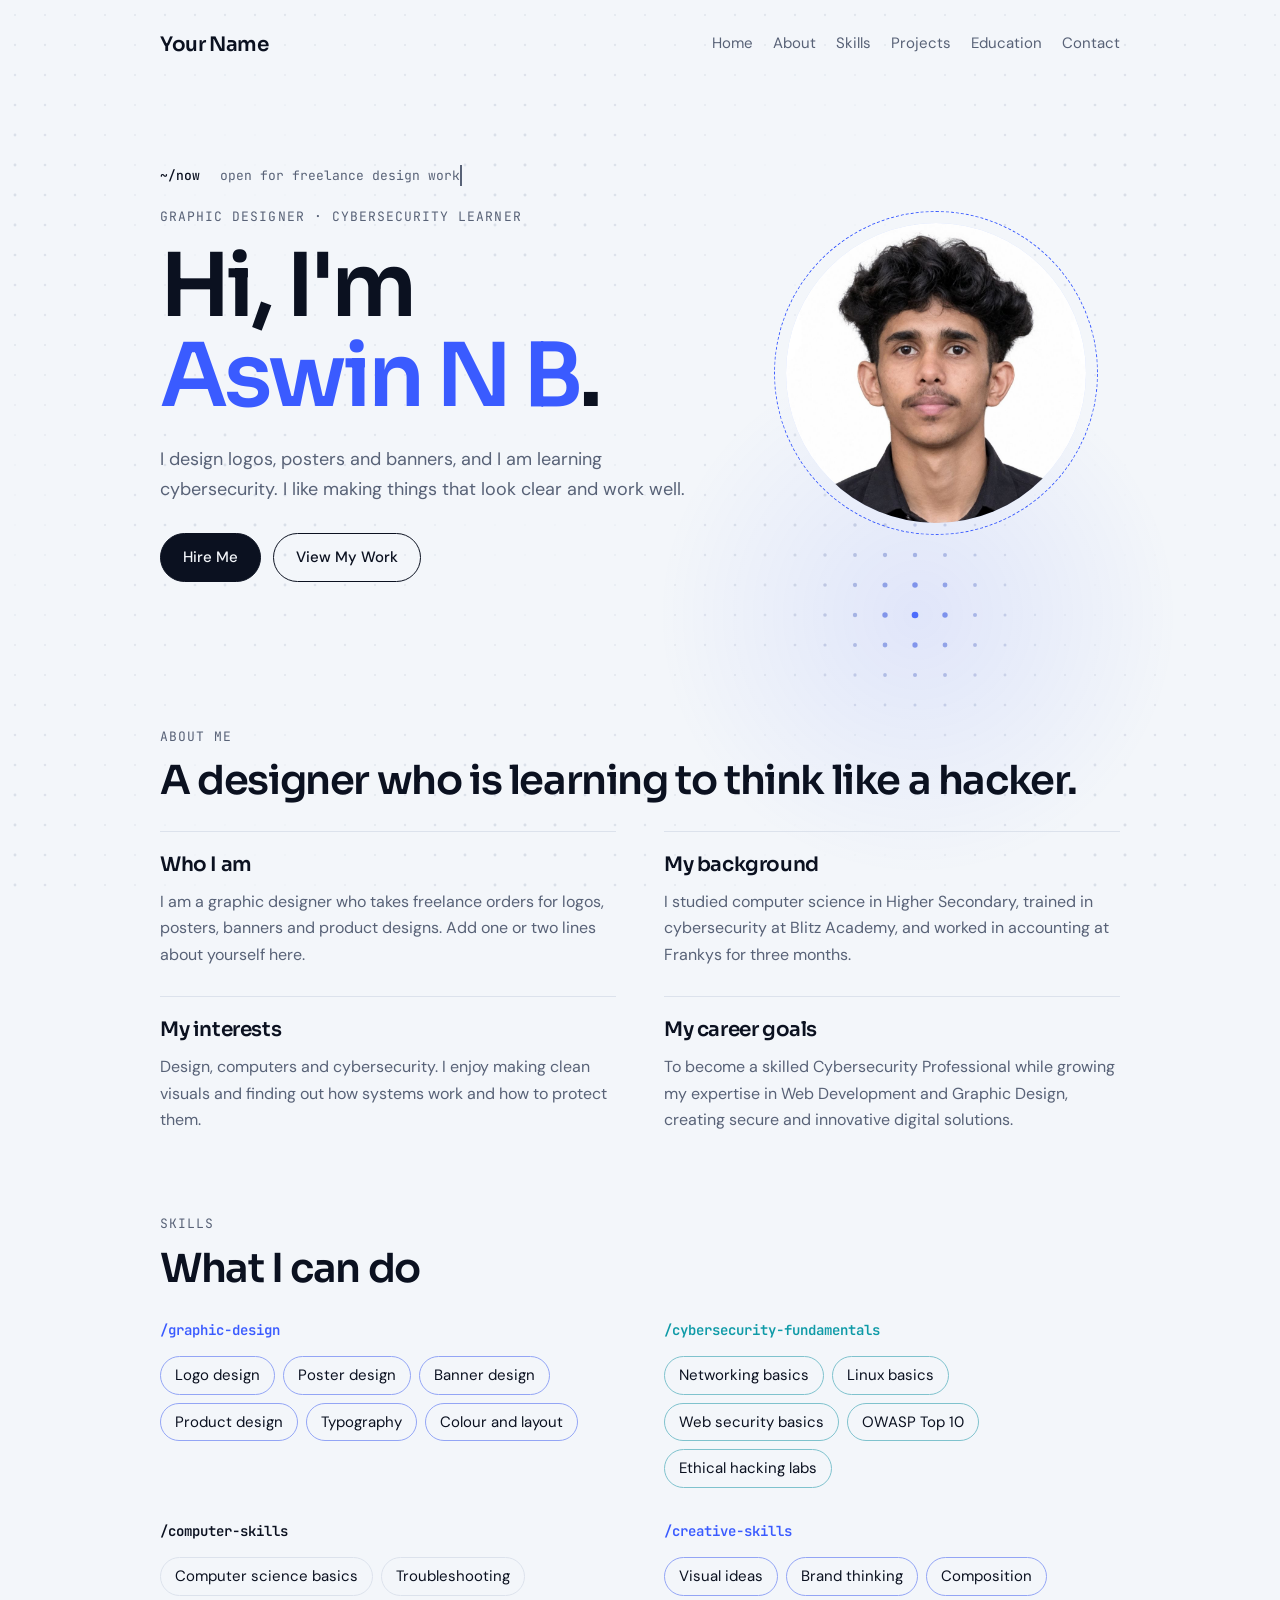
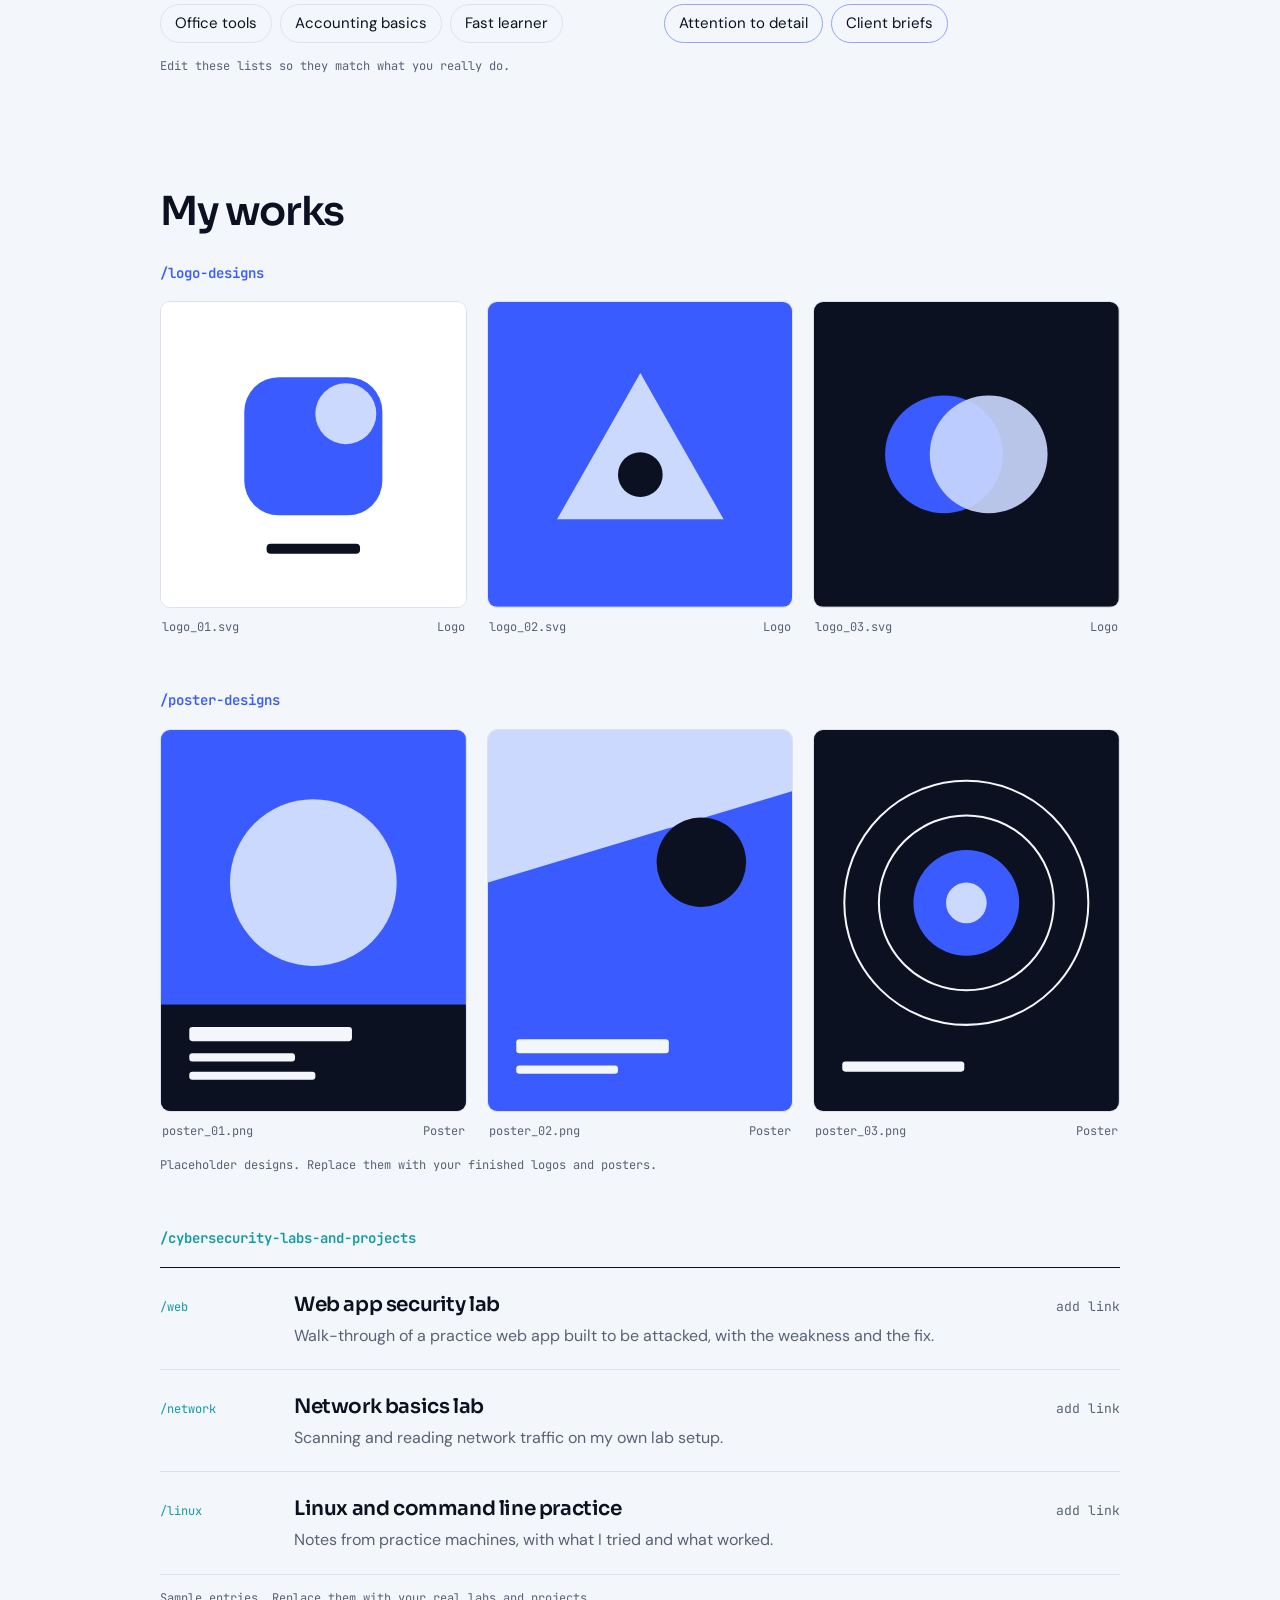
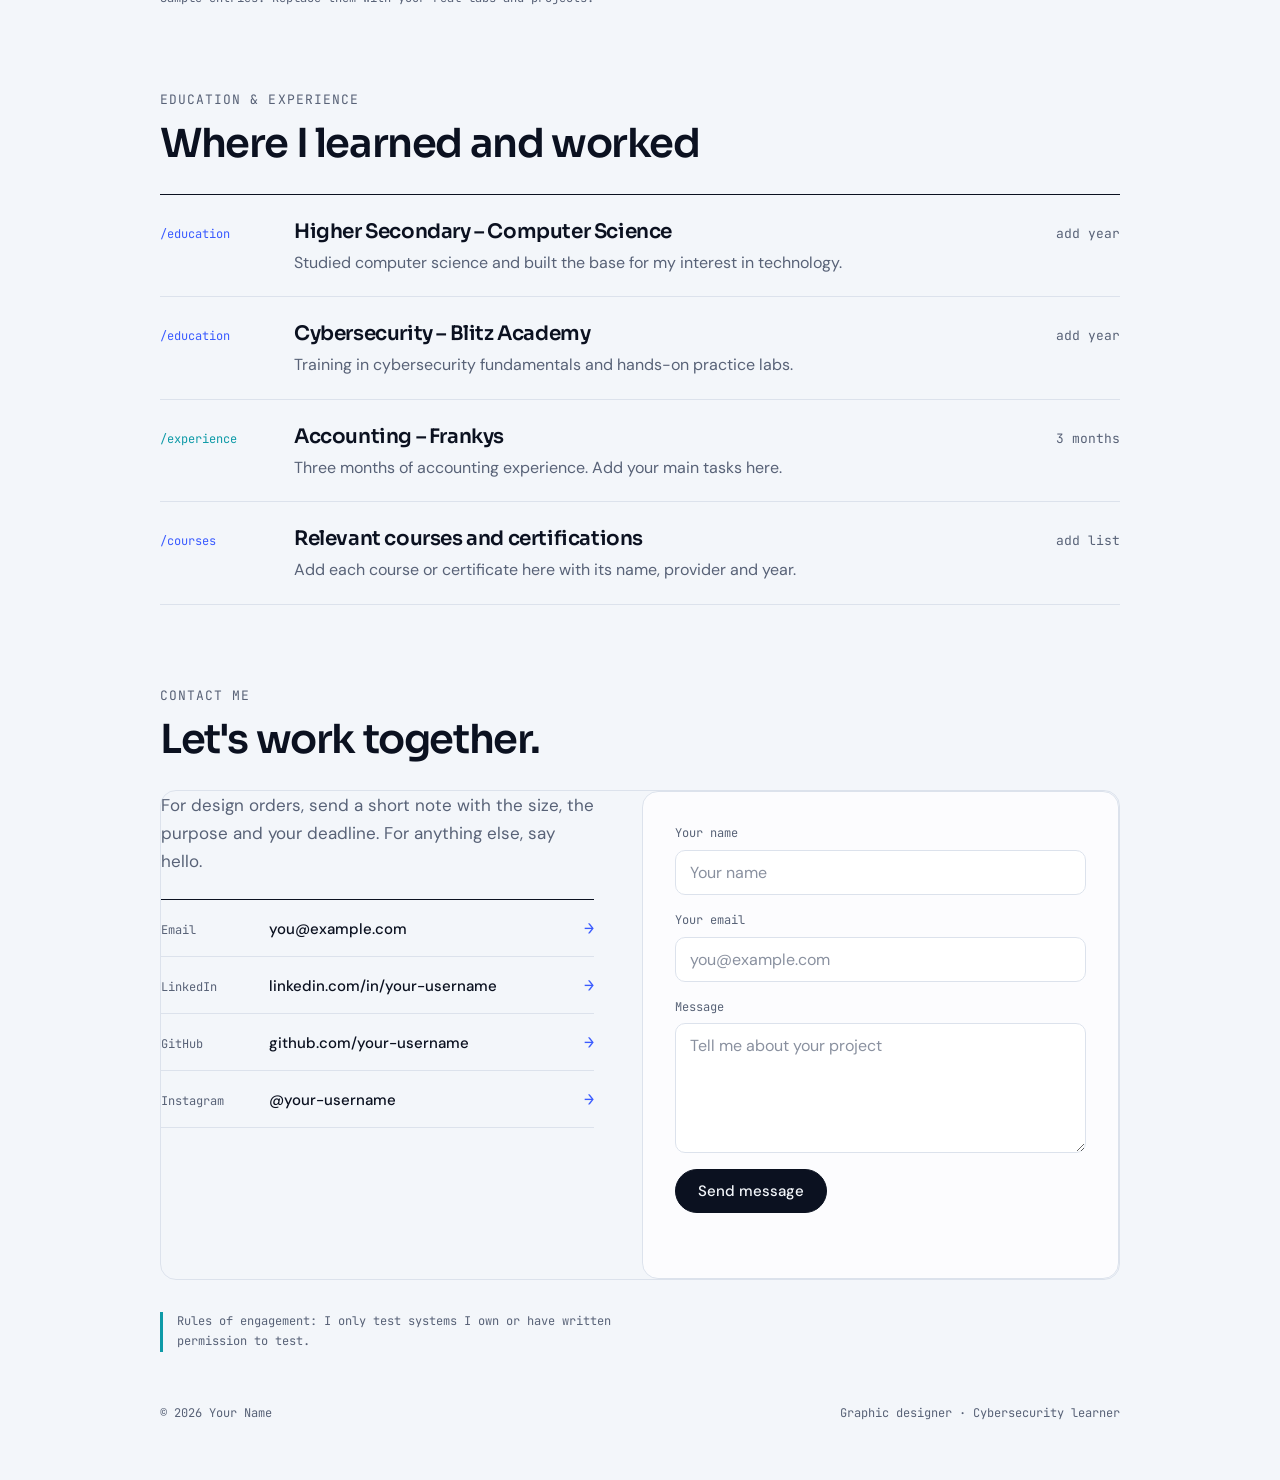
==== commit 34ec96b5: "Update index.html" ====
--- a/index.html
+++ b/index.html
@@ -151,7 +151,7 @@
     <div>
       <p class="status"><span><b>~/now</b></span><span class="tw last" style="--n:30;--delay:0.50s">open for freelance design work</span></p>
       <p class="role">Graphic designer · Cybersecurity learner</p>
-      <h1>Hi, I'm <span class="d">Your Name</span>.</h1>
+      <h1>Hi, I'm <span class="d">Aswin N B</span>.</h1>
       <p class="lede">I design logos, posters and banners, and I am learning cybersecurity. I like making things that look clear and work well.</p>
       <div class="btns">
         <a class="btn primary" href="#contact">Hire Me</a>
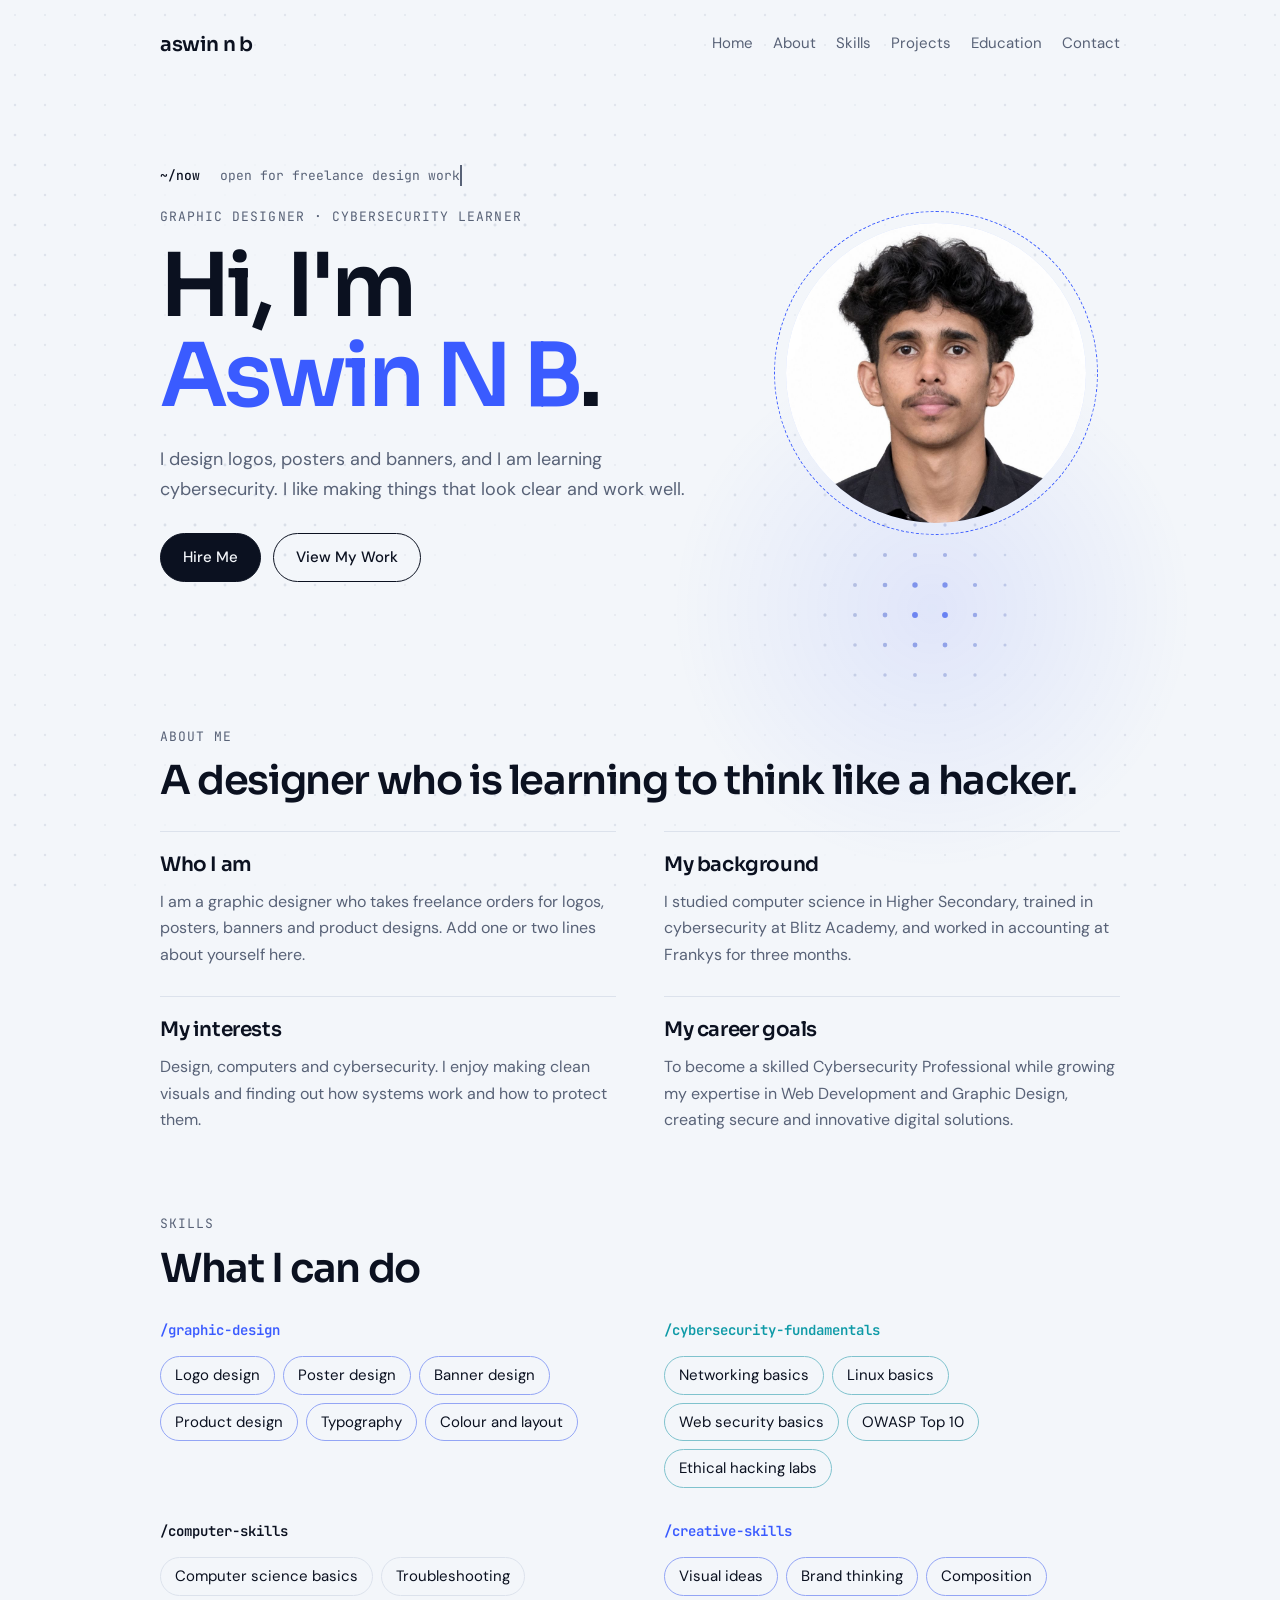
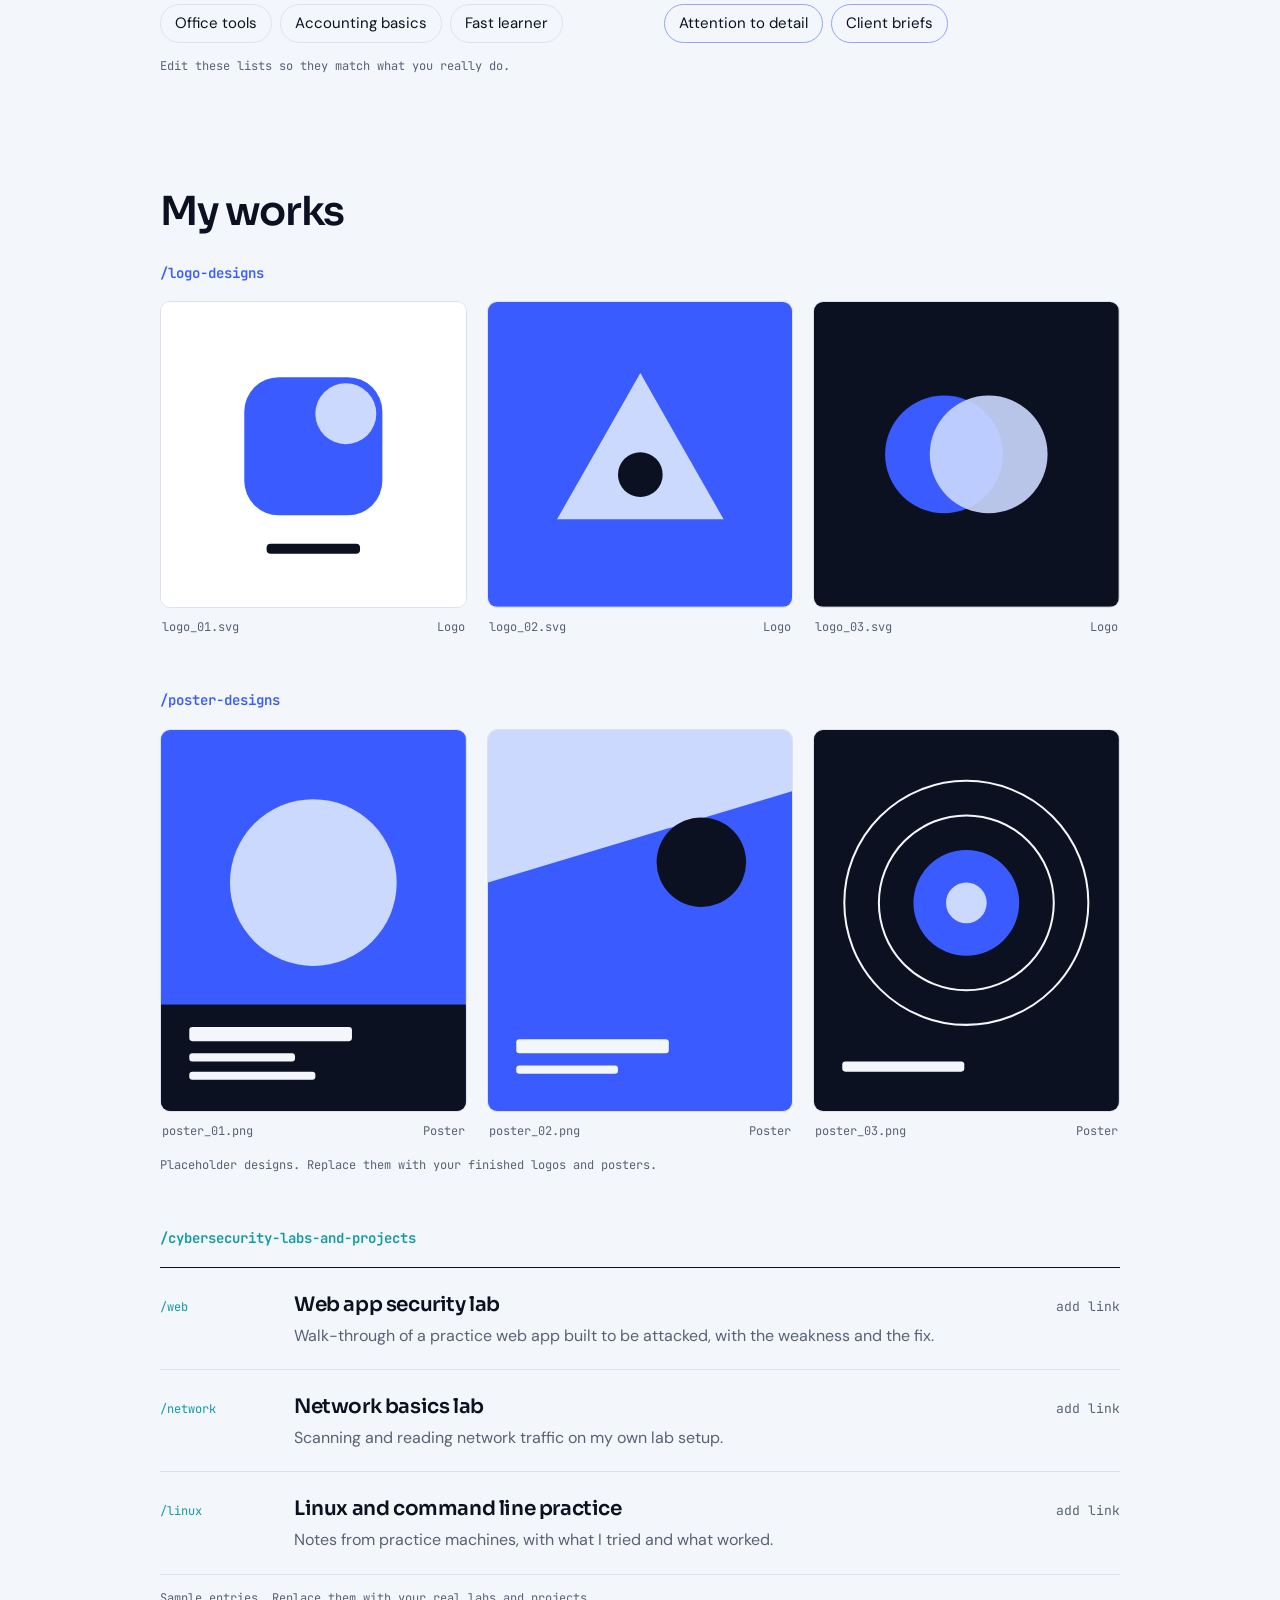
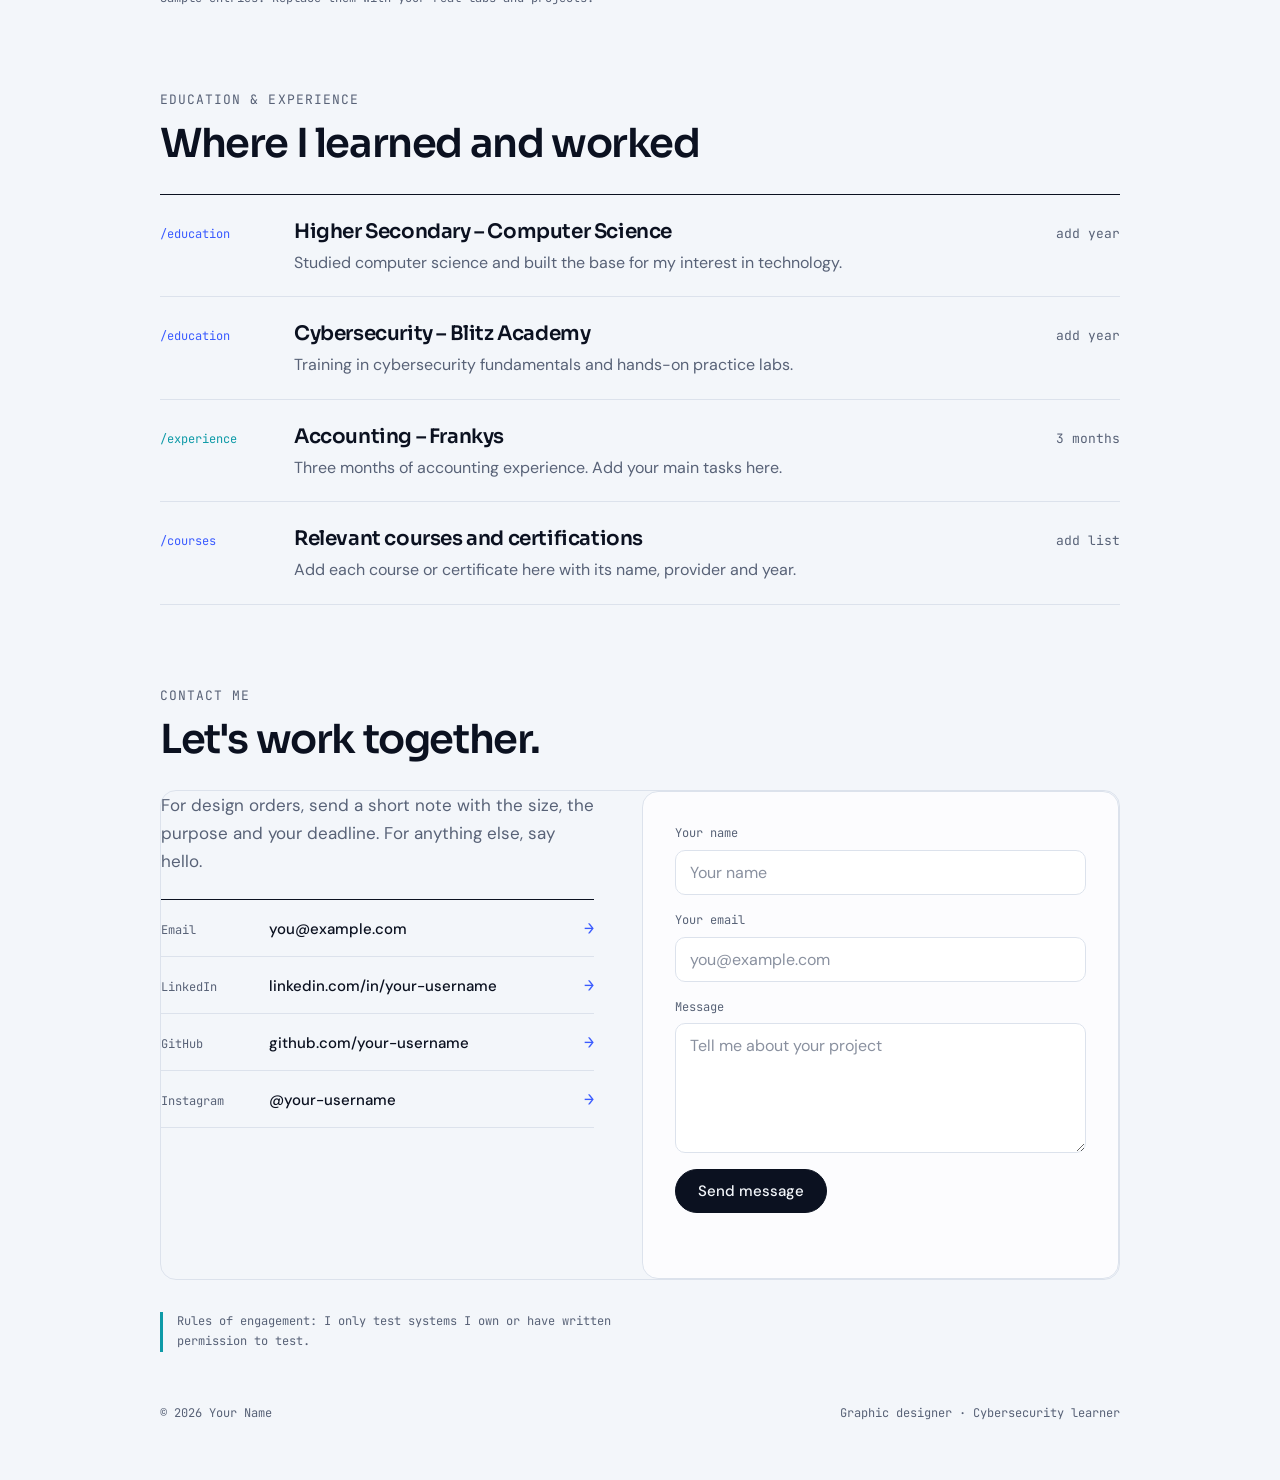
==== commit c36aae63: "Update logo text in index.html" ====
--- a/index.html
+++ b/index.html
@@ -142,7 +142,7 @@
 
 <div class="wrap">
   <header class="bar">
-    <a class="logo" href="#top">Your Name</a>
+    <a class="logo" href="#top">aswin n b</a>
     <nav aria-label="Sections"><a href="#top">Home</a><a href="#about">About</a><a href="#skills">Skills</a><a href="#projects">Projects</a><a href="#education">Education</a><a href="#contact">Contact</a></nav>
   </header>
 
